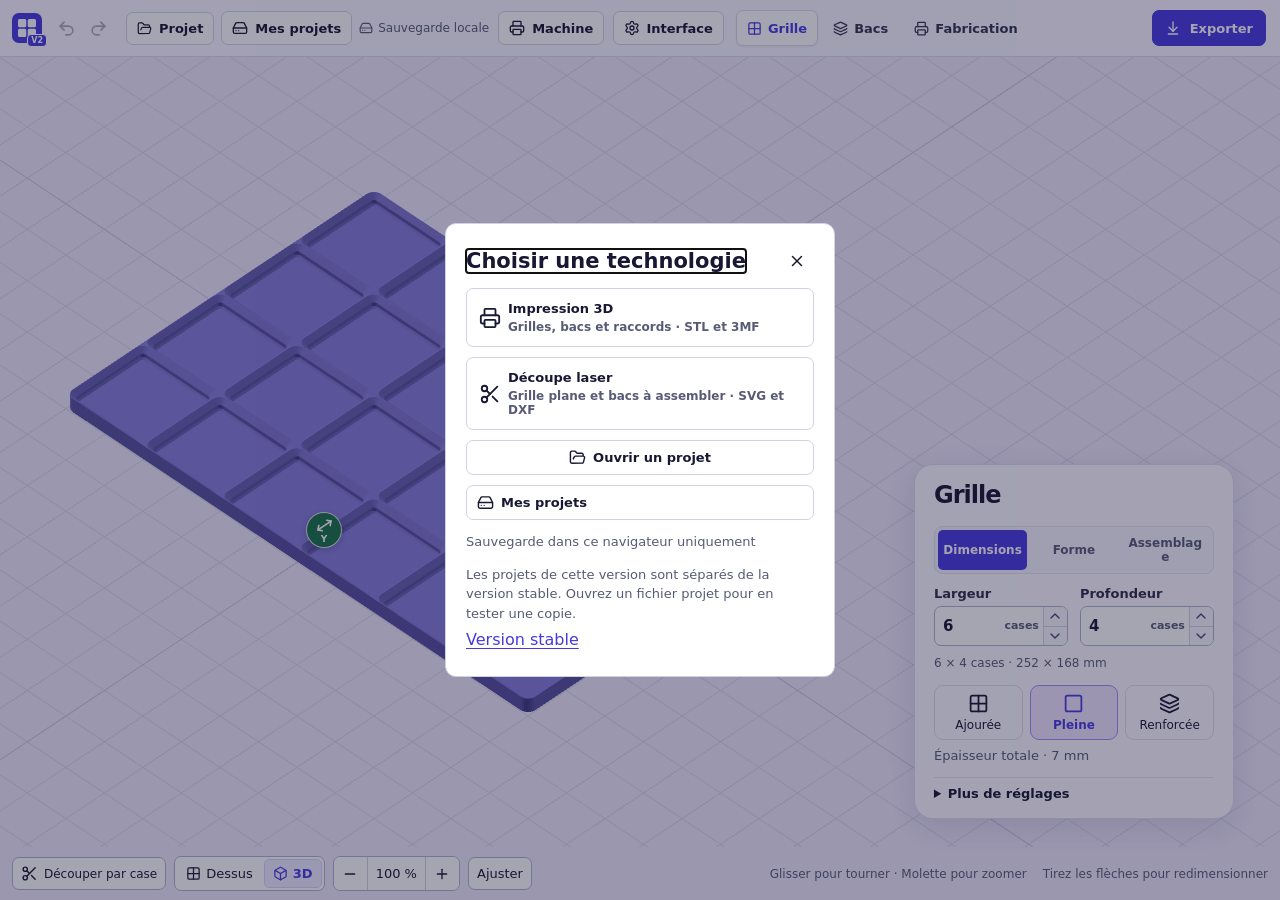
==== next/index.html @ 12ed4723 "Publish preview 0.2.0-preview.8 with grid profile controls" ====
<!doctype html>
<html lang="fr">
  <head>
    <meta charset="UTF-8">
    <meta name="viewport" content="width=device-width, initial-scale=1.0, viewport-fit=cover, interactive-widget=resizes-content">
    <meta name="description" content="Concevez, découpez et préparez une grille Gridfinity pour l’impression 3D.">
    <meta name="theme-color" content="#ffffff">
    <link rel="icon" href="./gridfinity.svg" type="image/svg+xml">
    <title>Ultimate Gridfinity</title>
    <script type="module" crossorigin src="./assets/index-DjkcQC_R.js"></script>
    <link rel="stylesheet" crossorigin href="./assets/index-CkT2dF80.css">
  </head>
  <body>
    <div id="root"></div>
  </body>
</html>
---- next/assets/index-CkT2dF80.css ----
:root{color:#181833;font-synthesis:none;--ink:#181833;--muted:#575b75;--border:#cfd2e2;--line:#e1e3ed;--accent:#4739df;--accent-hover:#382ac6;--accent-soft:#eeebff;--radius:7px;--workbench:#eee8fa;background:#fff;font-family:Inter,Segoe UI,system-ui,sans-serif}*,:before,:after{box-sizing:border-box}body{margin:0}button,input,select{color:inherit;font:inherit}button{cursor:pointer}button:disabled{opacity:.55;cursor:default}button:focus-visible,input:focus-visible,select:focus-visible,summary:focus-visible{outline:2px solid var(--accent);outline-offset:3px}button svg{flex:none}h1,h2,p,dl{margin:0}button,output{font-variant-numeric:tabular-nums}.visually-hidden{clip-path:inset(50%);white-space:nowrap;width:1px;height:1px;padding:0;position:absolute;overflow:hidden}.topbar{z-index:3;background:#f9f7ff;border-bottom:1px solid #ded8ef;grid-template-columns:minmax(max-content,1fr) auto minmax(max-content,1fr);align-items:center;min-height:57px;display:grid}.project-bar{align-items:center;gap:9px;padding:8px 12px;display:flex}.project-bar .project-controls{margin-left:4px}.brand-mark{flex:none}.stage-bar{display:contents}.stage-bar .primary{white-space:nowrap;grid-column:3;justify-self:end;width:auto;min-height:36px;margin-right:14px;padding:7px 12px;font-size:13px}.history-actions{gap:2px;display:flex}.history-actions button{width:30px;height:32px;padding:0}.history-actions button:disabled{opacity:.35;color:inherit;background:0 0}.technology-dialog .technology-choice{text-align:left;justify-content:flex-start;align-items:center;gap:12px;width:100%;margin-top:8px;padding:12px;display:flex}.technology-choice span{gap:4px;display:grid}.technology-choice small{color:var(--muted);font-size:12px}.outline-control{margin:12px 0}.grid-corner-controls{margin-bottom:12px}.corner-picker{grid-template-columns:1fr 1fr;gap:6px;margin:12px 0;display:grid}.corner-picker button{border:1px solid var(--border);border-radius:var(--radius);background:var(--panel,#fff);min-width:0;min-height:36px;color:var(--muted);padding:7px 6px;font-size:12px}.corner-picker button[aria-pressed=true]{border-color:var(--accent);background:var(--accent-soft);color:var(--accent)}.corner-picker .corner-preview{grid-column:1/-1;justify-items:center;gap:5px;display:grid}.corner-preview svg{width:100%;height:74px;overflow:visible}.corner-preview path{fill:var(--accent-soft);stroke:var(--accent);stroke-width:1.5px;vector-effect:non-scaling-stroke}.corner-preview circle{fill:var(--muted);opacity:.3}.corner-preview circle.active{fill:var(--accent);opacity:1}.corner-types{margin-bottom:10px}.corner-types button{flex-direction:column;flex:1;align-items:center;gap:4px;min-width:0;padding:7px 3px;font-size:12px;display:flex}.corner-types svg{fill:none;stroke:currentColor;stroke-width:1.8px;stroke-linecap:round;stroke-linejoin:round}.grid-corner-controls>.field{margin:10px 0}.outline-control .outline-preview{border:1px solid var(--line);border-radius:var(--radius);background:var(--workbench);width:100%;height:98px;fill:var(--accent-soft);stroke:var(--accent);stroke-width:.007px;margin:8px 0;padding:8px;display:block}.level-picker{border:1px solid var(--border);border-radius:var(--radius);background:var(--panel);align-items:center;gap:5px;min-width:0;padding:0 5px;display:flex}.level-picker select{min-width:0;max-width:100%;min-height:33px;color:var(--ink);background:var(--panel);border:0}.laser-toolpath{stroke:var(--accent);stroke-width:1px;stroke-dasharray:4 2;vector-effect:non-scaling-stroke;pointer-events:none}.laser-bin-fields{margin-top:12px}.laser-bin{cursor:pointer}.laser-bin :is(rect,path){fill-opacity:.42;stroke:var(--ink);stroke-width:1px;vector-effect:non-scaling-stroke}.laser-bin.selected :is(rect,path){stroke:var(--accent);stroke-width:2px}.laser-bin.conflict :is(rect,path){stroke:#b03c22;stroke-dasharray:4 2}.laser-bin text{fill:var(--ink);text-anchor:middle;dominant-baseline:central;font-weight:700}.laser-placement-target{cursor:pointer}.laser-placement-dot{fill:var(--accent);fill-opacity:.55;pointer-events:none}.laser-placement-target:is(:hover,:focus-visible) .laser-placement-dot{fill-opacity:1}.laser-bin-create,.laser-bin-measures{margin-block:12px}.laser-bin-options .checkbox-field{margin-top:8px}.laser-explode{align-items:center;gap:6px;display:inline-flex}.laser-explode[aria-pressed=true]{background:var(--accent-soft);color:var(--accent)}.laser-bin-view-select{max-width:100%;min-height:42px;font:inherit;color:var(--ink);background:var(--panel,white);border:1px solid var(--border);border-radius:var(--radius);padding:0 5px;font-size:16px;display:none}.laser-workbench-viewport{inset:0 var(--scene-reserve) 0 0;grid-template:minmax(0,1fr)/minmax(0,1fr);place-items:center;min-width:0;display:grid;position:absolute;overflow:hidden}.laser-panel-sheet{flex-direction:column;justify-content:center;align-items:center;gap:7px;width:min(94%,890px);height:92%;margin:0;display:flex}.laser-panel-sheet svg{width:100%;height:auto;max-height:calc(100% - 24px)}.laser-sheet-stock{fill:var(--panel,white)}.laser-panel-sheet path{fill-opacity:.4;stroke:var(--accent);stroke-width:1px;vector-effect:non-scaling-stroke}.laser-panel-sheet text{fill:var(--ink);text-anchor:middle;dominant-baseline:central;font-weight:700}.laser-panel-sheet figcaption{text-align:center;color:var(--muted);font-size:12px}.laser-interior-plan{-webkit-user-select:none;user-select:none;flex-direction:column;justify-content:center;align-items:center;gap:5px;width:min(90%,720px);height:88%;min-height:0;margin:0;display:flex}.laser-interior-plan svg{touch-action:none;width:100%;height:auto;min-height:0;max-height:calc(100% - 22px);display:block}.laser-interior-plan figcaption{color:var(--muted);text-align:center;font-size:12px}.laser-interior-rim,.laser-interior-floor{stroke-width:1px;vector-effect:non-scaling-stroke}.laser-interior-rim{fill:var(--accent-soft);stroke:var(--accent)}.laser-interior-floor{fill:var(--panel,white);stroke:var(--border)}.laser-divider{cursor:grab;touch-action:none}.laser-divider:active{cursor:grabbing}.laser-divider:focus{outline:none}.laser-divider-hit{stroke:#0000;stroke-width:26px;stroke-linecap:round;vector-effect:non-scaling-stroke}.laser-divider-shape,.laser-divider-number{stroke-width:1px;vector-effect:non-scaling-stroke;pointer-events:none}.laser-divider-shape{fill:#8394c4;stroke:#50628e}.laser-divider-number{fill:var(--panel,white);stroke:#50628e}.laser-divider:is(.selected,:hover) .laser-divider-shape{fill:var(--accent);stroke:var(--accent)}.laser-divider.selected .laser-divider-number{stroke:var(--accent);stroke-width:2px}.laser-divider:focus-visible .laser-divider-shape{stroke:var(--ink);stroke-width:1.5px;stroke-dasharray:3 2}.laser-divider text{fill:var(--ink);dominant-baseline:central;text-anchor:middle;pointer-events:none;font-weight:750}.laser-segment-controls{gap:13px;margin-top:12px;display:grid}.laser-interior-bin-picker{grid-template-columns:auto minmax(0,1fr);align-items:center;gap:8px}.laser-segment-controls .fields{gap:9px 12px;margin-top:0}.laser-divider-actions .secondary{justify-content:center;align-items:center;gap:5px;display:inline-flex}.laser-divider-add{grid-template-columns:repeat(2,minmax(0,1fr));display:grid}.laser-divider-add button{justify-content:center;min-width:0}.laser-divider-pick{flex-wrap:wrap;gap:5px;display:flex}.laser-divider-pick .secondary{min-width:40px;min-height:36px}.laser-divider-pick .secondary[aria-pressed=true]{border-color:var(--accent);background:var(--accent-soft);color:var(--accent)}.project-controls>button,.machine-trigger,.project-dialog .secondary,.control-details .secondary{align-items:center;gap:7px;display:flex}.project-dialog{border:1px solid var(--border);width:min(390px,100% - 30px);color:var(--ink);border-radius:11px;padding:20px}.project-dialog::backdrop{background:#17153762}.dialog-heading{justify-content:space-between;align-items:center;display:flex}.dialog-heading h2{font-size:21px}.project-dialog .secondary{width:100%;margin-top:10px}.machine-dialog{width:min(460px,100% - 24px);max-height:calc(100dvh - 24px)}.machine-dialog .dialog-heading h2:focus{outline:none}.machine-setup-help{margin-top:5px}.machine-profiles>.field,.machine-settings,.laser-stock-settings{margin-top:12px}.machine-dialog .input-wrap{height:44px}.machine-dialog .profile-form{border-top:1px solid var(--line);margin-top:14px;padding-top:3px}.machine-dialog .profile-form .secondary{width:auto}.machine-dialog .profile-form .icon-button{margin-top:10px}.machine-setup-actions{border-top:1px solid var(--line);grid-template-columns:minmax(0,1fr) minmax(0,1fr);align-items:stretch;gap:8px;margin-top:15px;padding-top:13px;display:grid}.machine-setup-actions .secondary{justify-content:center;margin-top:0}.machine-setup-actions button{min-width:0}.machine-trigger{white-space:nowrap}.machine-menu-dialog>:is(.field,.notice,.machine-empty,.machine-menu-measurement){margin-top:12px}.machine-menu-actions{margin-top:14px}.machine-menu-actions .secondary{justify-content:center}@media (width>=791px) and (width<=1100px){.project-bar :is(.machine-trigger,.interface-trigger) span{display:none}}@media (width>=791px) and (width<=900px) and (height>=561px){.project-controls>button span{display:none}}.step-nav{grid-column:2;align-items:center;gap:4px;display:flex}.step-nav button{border-radius:var(--radius);color:#33344f;white-space:nowrap;background:0 0;border:1px solid #0000;align-items:center;gap:6px;min-height:36px;padding:6px 10px;font-size:13px;font-weight:650;display:flex}.step-nav button:hover{background:#ffffff80}.step-nav button[aria-current]{color:var(--accent);background:#fff;border-color:#dcd6ed;box-shadow:0 1px 2px #2a244414}.workspace{--card-right:clamp(16px, 3.6vw, 56px);--card-width:clamp(255px, 25vw, 348px);--scene-reserve:calc(var(--card-right) + var(--card-width) + 12px);grid-template-rows:minmax(0,1fr);grid-template-columns:minmax(0,1fr);height:calc(100dvh - 57px);min-height:420px;display:grid;position:relative}.sidebar{right:var(--card-right);z-index:2;width:var(--card-width);background:#fcfaff;border:1px solid #dfd7ee;border-radius:19px;flex-direction:column;max-height:calc(100% - 132px);display:flex;position:absolute;bottom:clamp(65px,9vh,108px);box-shadow:0 9px 30px #30244f20}.step-body{overscroll-behavior:contain;scrollbar-width:thin;flex:1;min-height:0;padding:17px 19px;overflow:auto}.step-body .input-wrap{height:40px}.step-body .input-wrap input{padding-left:8px}.step-body .unit{padding-inline:3px 4px;font-size:11px}.step-body .number-stepper{flex-basis:24px}.workspace.drawing-open{--card-width:clamp(304px, 35vw, 490px)}[data-step=grid] .scene-dimension{display:none}[data-step=bins] .scene-dimension[style]{visibility:hidden;opacity:0;transition:opacity .12s,visibility 0s .24s}[data-step=bins] .scene-axis:is(:hover,:focus-within,:has(.scene-resize:active)) .scene-dimension[style]{visibility:visible;opacity:1;transition-delay:0s}.bin-drawing{border-bottom:1px solid var(--line);margin-bottom:16px;padding-bottom:13px}.drawing-heading{justify-content:space-between;align-items:center;gap:8px;margin-bottom:10px;display:flex}.drawing-heading h2{letter-spacing:-.035em;font-size:22px}.drawing-pdf{color:var(--accent);align-items:center;gap:5px;padding:5px 8px;display:flex}.drawing-caption{color:var(--muted);font-size:12px}.drawing-views{grid-template-columns:repeat(3,minmax(0,1fr));gap:6px;display:grid}.drawing-views button{border:1px solid var(--border);border-radius:var(--radius);background:#fff;justify-content:center;align-items:center;gap:5px;min-height:35px;padding:4px;font-size:13px;font-weight:650;display:flex}.drawing-views button[aria-pressed=true]{background:var(--accent-soft);color:var(--accent);border-color:#af9cf3}.drawing-sheet,.drawing-placeholder{aspect-ratio:1.5;width:100%;min-height:150px;max-height:min(29dvh,280px);margin-top:8px;display:block}.drawing-placeholder{text-align:center;color:var(--muted);place-items:center;font-size:13px;display:grid}.drawing-caption{margin-top:3px}.drawing-cut-position{color:var(--muted);align-items:center;gap:8px;font-size:12px;display:flex}.drawing-cut-position input{width:0;min-width:40px;accent-color:var(--accent);flex:1}.drawing-cut-position span:last-child{text-align:right;white-space:nowrap;min-width:62px}.drawing-stock{fill:#f0edf7;stroke:#817d94;stroke-width:1.15px;vector-effect:non-scaling-stroke}.drawing-sockets rect{fill:#fff;stroke:#a39cb2;stroke-width:.8px;vector-effect:non-scaling-stroke}.drawing-cut{fill:#e3d6ff;stroke:#a083da;stroke-width:.85px;vector-effect:non-scaling-stroke}.drawing-selected{stroke:#32235c;stroke-width:2px;vector-effect:non-scaling-stroke}.drawing-hatch{fill:none;stroke:#9b7ded;stroke-width:.85px;vector-effect:non-scaling-stroke}.drawing-dimension line{stroke:#36334d;stroke-width:1px;vector-effect:non-scaling-stroke}.drawing-dimension text{fill:var(--ink);font-weight:700}.card-heading{justify-content:space-between;align-items:center;gap:8px;display:flex}.card-action{color:var(--accent);white-space:nowrap;background:0 0;border:0;border-radius:5px;align-items:center;gap:5px;padding:5px 6px;font-size:13px;font-weight:650;display:flex}.card-action:hover:not(:disabled){background:var(--accent-soft)}.grid-card-size{color:var(--muted);margin-top:10px;font-size:12px}.sidebar .grid-types{background:0 0;border:0;gap:7px;padding:0}.sidebar .grid-types button{border:1px solid #e1d9ed;border-radius:9px;align-content:center;justify-items:center;gap:4px;min-height:55px;font-size:12px;display:grid}.sidebar .grid-types button[aria-pressed=true]{background:#eee5ff;border-color:#a58af6}.sidebar .grid-card-options{border:0;border-top:1px solid var(--line);border-radius:0;padding:8px 0 0}.grid-card-options .grid-modes{margin:10px 0}.bin-color-swatch{vertical-align:-2px;border:1px solid #18183330;border-radius:4px;flex:none;width:15px;height:15px;display:inline-block}.bin-color-field{align-items:center;gap:5px;font-size:12px;font-weight:650;display:flex}.bin-color-field input{border:1px solid var(--border);cursor:pointer;background:#fff;border-radius:7px;width:34px;height:32px;padding:3px}.section-title{margin-bottom:16px}.section-title h1{letter-spacing:-.04em;font-size:24px;font-weight:745;line-height:1.14}.section-title p{color:var(--muted);margin-top:5px;font-size:13px;line-height:1.4}.dimension-settings{border-top:1px solid var(--line);margin-top:12px;padding-top:12px}.dimension-settings>.custom-units{margin-bottom:10px}.primary{border:1px solid var(--accent);border-radius:var(--radius);background:var(--accent);color:#fff;justify-content:center;align-items:center;gap:9px;width:100%;min-height:49px;padding:11px 9px;font-size:15px;font-weight:700;display:flex}.primary:hover:not(:disabled){background:var(--accent-hover)}.segments{border:1px solid var(--border);border-radius:var(--radius);background:#f7f7fc;margin-bottom:18px;padding:3px;display:flex}.segments button{background:0 0;border:1px solid #0000;border-radius:5px;flex:1;min-height:33px;font-size:14px}.segments button[aria-pressed=true]{color:var(--accent);background:#fff;border-color:#c8c2fa;font-weight:700}.grid-modes{grid-template-columns:repeat(2,minmax(0,1fr));gap:3px;display:grid}.grid-modes button,.custom-units button{white-space:nowrap;padding-inline:5px;font-size:13px}.custom-units{margin-bottom:12px}.fields{grid-template-columns:repeat(2,minmax(0,1fr));gap:13px 12px;display:grid}.field{color:#2d2e48;align-content:end;gap:5px;min-width:0;font-size:13px;font-weight:560;display:grid}.field select{border-radius:var(--radius);background:#fff;border:1px solid #aeb3ca;width:100%;min-width:0;height:39px;padding:5px 8px;font-size:14px}.variant-setting{margin-top:15px}.grid-types{gap:3px;margin-bottom:0}.grid-types button{flex:1 1 0;padding-inline:4px;font-size:13px}.variant-setting .help{margin-top:6px}.input-wrap{border-radius:var(--radius);background:#fff;border:1px solid #aeb3ca;align-items:center;min-width:0;height:50px;display:flex}.input-wrap:focus-within{border-color:var(--accent);box-shadow:0 0 0 2px #4739df24}.input-wrap.invalid{border-color:#b14229}.input-wrap input{width:100%;min-width:0;color:var(--ink);font-variant-numeric:tabular-nums;background:0 0;border:0;outline:none;padding:8px 0 8px 10px;font-size:15px}.input-wrap input:focus-visible{outline:none}.unit{color:var(--muted);padding:0 7px 0 4px;font-size:12px}.number-stepper{border-left:1px solid var(--border);flex:0 0 31px;grid-template-rows:1fr 1fr;align-self:stretch;display:grid}.number-stepper button{color:#424474;touch-action:manipulation;background:#f6f6fd;border:0;place-items:center;padding:0;display:grid}.number-stepper button:first-child{border-radius:0 6px 0 0}.number-stepper button:last-child{border-top:1px solid var(--border);border-radius:0 0 6px}.number-stepper button:hover:not(:disabled){background:var(--accent-soft);color:var(--accent)}.number-stepper button:focus-visible{z-index:1;outline-offset:-2px}.measurement{border:1px solid var(--line);border-radius:var(--radius);background:#f9f9fe;margin-top:22px;padding:8px 11px;font-size:13px}.measurement div{justify-content:space-between;gap:8px;padding:7px 0;display:flex}.measurement div+div{border-top:1px solid var(--line)}.measurement dt{color:var(--muted)}.measurement dd{white-space:nowrap;font-variant-numeric:tabular-nums;margin:0;font-weight:720}.help{color:var(--muted);margin-top:13px;font-size:13px;line-height:1.5}.sample{color:var(--accent);background:0 0;border:none;justify-content:center;align-items:center;gap:7px;margin-top:15px;padding:8px 0;font-size:13px;font-weight:640;display:flex}.sample:hover{text-decoration:underline}.shape-buttons{grid-template-columns:repeat(2,minmax(0,1fr));gap:9px;display:grid}.shape-buttons button{border-radius:var(--radius);background:#fff;border:1px solid #aeb3ca;align-content:center;justify-items:center;gap:6px;min-height:72px;padding:8px 4px;font-size:14px;font-weight:580;display:grid}.shape-buttons button.active,.shape-buttons button:hover:not(:disabled){border-color:var(--accent);background:var(--accent-soft)}.shape-buttons button.active svg{color:var(--accent)}.cut-section,.print-list,.draw-help{border-top:1px solid var(--line);margin-top:20px;padding-top:16px}.cut-list{scrollbar-width:thin;gap:4px;max-height:126px;margin-bottom:13px;display:grid;overflow:auto}.cut-row{border-radius:var(--radius);min-height:38px;display:flex}.cut-row.active,.files li.active{background:var(--accent-soft)}.cut-row:hover,.files li:hover{background:#f3f1ff}.cut-row>button:first-child{text-align:left;background:0 0;border:0;flex:1;align-items:center;gap:9px;padding:8px;font-size:14px;display:flex}.cut-row.active>button:first-child{font-weight:720}.icon-button{background:0 0;border:0;border-radius:5px;place-items:center;padding:8px;display:inline-grid}.icon-button:hover{color:var(--accent);background:#e6e1ff}.vertices{color:#31324e;margin-top:13px;font-size:13px}.vertices summary{cursor:pointer;width:fit-content;font-weight:650}.reference-mode{margin-bottom:11px}.reference-mode button{font-size:12px}.vertex-choice{align-items:center;gap:10px;margin:9px 0;display:flex}.vertex-choice select{border:1px solid var(--border);background:#fff;border-radius:5px;flex:1;min-width:0;padding:6px 8px}.draw-help h2{font-size:15px}.draw-help p{color:var(--muted);margin:5px 0 9px;font-size:13px;line-height:1.45}.draw-actions{align-items:center;gap:7px;display:flex}.secondary{border:1px solid var(--border);border-radius:var(--radius);background:#fff;padding:8px 10px;font-size:13px;font-weight:650}.control-details{border:1px solid var(--line);border-radius:var(--radius);margin-top:12px;padding:9px 10px}.control-details summary{cursor:pointer;font-size:13px;font-weight:700}.control-details .fields,.control-details>.field,.profile-form>.field{margin-top:10px}.control-details .help{margin:8px 0}.control-actions{align-items:center;gap:8px;display:flex}.profile-apply{margin-top:7px}.text-field{border-radius:var(--radius);background:#fff;border:1px solid #aeb3ca;width:100%;padding:8px 9px}.bin-suggestion{margin:8px 0;font-size:13px}.space-actions{gap:6px;display:grid}.checkbox-field{align-items:center;gap:7px;margin-top:10px;font-size:13px;display:flex}.cut-border-controls>.field{margin-top:8px}.control-heading{margin-bottom:9px;font-size:14px;font-weight:740}.connector-setting{margin-top:16px}.connector-setting>.field+.field,.connector-setting .help{margin-top:8px}.clearance-presets,.connector-filter{align-items:center;gap:6px;margin-top:8px;display:flex}.clearance-presets{flex-wrap:wrap}.clearance-presets button{padding:5px 7px;font-size:12px}.clearance-presets button[aria-pressed=true]{border-color:var(--accent);color:var(--accent);background:var(--accent-soft)}.connector-comparison{margin-top:12px}.connector-filter{font-size:12px}.connector-filter input{accent-color:var(--accent)}.connector-choices,.junction-rows{margin:8px 0 0;padding:0;list-style:none}.connector-choices li,.junction-rows li{border-top:1px solid var(--line);padding:8px 5px;font-size:13px}.connector-choices li.active,.junction-rows li.active{background:var(--accent-soft)}.connector-choices small,.junction-rows small{color:var(--muted);overflow-wrap:anywhere;margin-top:3px;display:block}.connector-choices .connector-best{color:#176554;font-weight:700}.connector-choices .file-download{margin-top:5px}.junction-list{margin-bottom:10px}.junction-count{color:var(--muted);margin-left:5px;font-weight:550}.junction-rows li{justify-content:space-between;align-items:flex-start;gap:5px;display:flex}.junction-rows .junction-open{color:#854516}.connector-status{margin-block:7px}.usable-area,.assembled-size{color:var(--muted);flex-wrap:wrap;justify-content:space-between;gap:4px 8px;font-size:13px;display:flex}.usable-area{margin-top:12px}.assembled-size{margin-top:6px}.usable-area strong,.assembled-size strong{color:var(--ink)}.print-summary{letter-spacing:-.02em;font-size:18px;font-weight:740}.cell-count{color:#87530f;margin-top:4px;font-size:13px;font-weight:650}.notice{border-radius:var(--radius);color:#754711;background:#fff7ea;border:1px solid #edd2a7;margin:10px 0;padding:9px 10px;font-size:13px;line-height:1.38}.notice.error{color:#8d2e1a;background:#fff1ed;border-color:#efc7bc}.files{margin:11px 0 0;padding:0;list-style:none}.files li{border-top:1px solid var(--line);justify-content:space-between;align-items:center;gap:3px;min-height:46px;padding:4px;display:flex}.file-piece{text-align:left;background:0 0;border:0;flex:1;align-items:center;gap:9px;padding:4px 0;font-size:13px;display:flex}.file-piece small{color:var(--muted);margin-top:2px;font-size:12px;display:block}.file-number{background:var(--accent-soft);min-width:25px;height:25px;color:var(--accent);border-radius:50%;place-items:center;font-weight:720;display:grid}.file-download{border:1px solid var(--border);background:#fff;border-radius:5px;justify-content:center;align-items:center;gap:4px;min-height:31px;padding:4px 6px;font-size:12px;display:flex}.file-download:hover:not(:disabled){border-color:var(--accent);color:var(--accent)}.clip-file>span{padding-left:5px;font-size:13px}.clip-file strong{color:#087c6e;margin-left:4px}.download-status{color:#276c60;text-align:center;overflow-wrap:anywhere;margin-top:7px;font-size:12px}.print-tabs{margin-bottom:13px}.print-tabs+.download-status{margin-bottom:10px}.print-tabs button{min-width:0;padding-inline:2px;font-size:12px}.workspace.notice-open{--card-right:20px;--card-width:clamp(268px, 23vw, 314px);background:var(--workbench)}.notice-open .sidebar{max-height:calc(100% - 56px);top:28px;bottom:auto}.notice-preview{min-width:0;min-height:0;padding:19px calc(var(--scene-reserve) + 12px) 11px 22px;grid-template-rows:minmax(0,1fr) auto;display:grid}.notice-scroll{min-height:0;padding:9px 7px 12px;overflow:auto}.notice-spread{grid-template-columns:repeat(2,minmax(0,1fr));place-items:start center;gap:14px;display:grid}.notice-spread:has(>:only-child){grid-template-columns:minmax(0,1fr)}.notice-paper{background:#fff;border:1px solid #dad3e9;border-radius:5px;width:min(100%,70.7dvh - 111.706px);min-width:0;height:auto;font-family:Arial,Helvetica,sans-serif;display:block;box-shadow:0 5px 15px #30244f18}.notice-spread.enlarged{grid-template-columns:minmax(595px,1fr)}.notice-spread.enlarged .notice-paper{width:min(100%,680px)}.notice-pagination{justify-content:center;align-items:center;gap:9px;display:flex}.notice-pagination button{place-items:center;min-height:32px;padding:3px 7px;display:inline-grid}.notice-pagination .notice-zoom{align-items:center;gap:5px;margin-left:5px;display:inline-flex}.notice-pagination output,.notice-empty{color:var(--muted);font-size:13px}.notice-empty{text-align:center;margin:30px auto}.notice-sections{gap:7px;margin-block:5px 13px;display:grid}.notice-sections button{text-align:left;align-items:center;gap:8px;min-height:41px;display:flex}.notice-sections button svg:last-child{margin-left:auto}.notice-sections button[aria-pressed=true]{color:var(--accent);background:var(--accent-soft);border-color:#bbb1f2}.notice-download{margin-bottom:8px}.notice-ink{margin-bottom:12px}.notice-ink button{font-size:12px}@media (width<=1090px){.notice-spread{grid-template-columns:minmax(0,1fr)}.notice-paper:nth-child(2){display:none}}.plan{background:var(--workbench);grid-area:1/1;grid-template-rows:minmax(0,1fr) auto;grid-template-columns:auto minmax(0,1fr);min-width:0;min-height:0;display:grid;overflow:hidden}.plan-heading,.plan-footer{justify-content:space-between;align-items:center;gap:12px;padding:9px 12px;display:flex}.plan-heading{grid-area:2/1}.plan-footer{grid-area:2/2;justify-self:end}.plan-tools{flex-wrap:wrap;flex:auto;align-items:center;gap:8px;display:flex}.cell-tool{border-radius:var(--radius);white-space:nowrap;background:#fff;border:1px solid #aeb3ca;align-items:center;gap:6px;min-height:33px;padding:5px 8px;font-size:12px;display:flex}.cell-tool[aria-pressed=true]{color:#794207;background:#ffecd0;border-color:#b5640b}.view-switch{border-radius:var(--radius);background:#fff;border:1px solid #aeb3ca;gap:2px;padding:2px;display:flex}.view-switch button{white-space:nowrap;background:0 0;border:1px solid #0000;border-radius:5px;justify-content:center;align-items:center;gap:5px;height:29px;padding:0 8px;font-size:13px;display:flex}.view-switch button[aria-pressed=true]{background:var(--accent-soft);color:var(--accent);border-color:#d9d1ff;font-weight:680}.view-switch button:hover:not(:disabled){color:var(--accent)}.zoom-tools{flex:none;align-items:center;gap:8px;display:flex}.zoom-tools button,.zoom-tools output{background:#fff;place-items:center;height:33px;padding:0 8px;font-size:13px;display:grid}.zoom-tools button:hover:not(:disabled){color:var(--accent);background:var(--accent-soft)}.zoom-group{border-radius:var(--radius);border:1px solid #aeb3ca;display:flex;overflow:hidden}.zoom-group button{border:0;width:33px}.zoom-group button:focus-visible{outline-offset:-3px}.zoom-group output{border-left:1px solid var(--border);border-right:1px solid var(--border);min-width:59px}.fit-button{border-radius:var(--radius);border:1px solid #aeb3ca}.paper{grid-area:1/1/2/-1;min-height:0;display:grid;position:relative}.plan-canvas{display:contents}.mobile-tool-icon,.mobile-panel-bar{display:none}.plan-canvas>svg{touch-action:none;-webkit-user-select:none;user-select:none;cursor:grab;width:100%;height:100%;min-height:0;transition:opacity .18s;display:block}.plan-canvas>svg:active{cursor:grabbing}.plan-canvas>svg.drawing,.plan-canvas>svg.drawing *{cursor:crosshair}.plan-canvas.showing-3d>svg{opacity:0;pointer-events:none}.scene3d{opacity:0;pointer-events:none;background:var(--workbench);min-height:0;transition:opacity .24s;display:grid;position:absolute;inset:0;overflow:hidden}.scene3d.active{opacity:1;pointer-events:auto}.scene3d canvas{touch-action:none;cursor:grab;width:100%;height:100%;min-height:0;display:block}.scene3d canvas:active{cursor:grabbing}.scene3d canvas:focus-visible{outline:2px solid var(--accent);outline-offset:-3px}.scene-labels{pointer-events:none;position:absolute;inset:0}.scene-labels span{color:#4231c5;background:#fff;border:1px solid #5a45cf;border-radius:50%;place-items:center;min-width:25px;min-height:25px;padding:2px 4px;font-size:12px;font-weight:740;display:grid;position:absolute;top:0;left:0;box-shadow:0 1px 4px #30246b28}.scene-labels .selected{color:#fff;background:var(--accent)}.scene-options{bottom:7px;left:0;right:var(--scene-reserve);pointer-events:none;flex-wrap:wrap;justify-content:center;align-items:center;gap:10px;padding-inline:8px;display:flex;position:absolute}.print-visibility{pointer-events:auto}.print-visibility-select{display:none}.explode-button{pointer-events:auto;background:#fff;border:1px solid #c8c3e4;border-radius:8px;justify-content:center;align-items:center;gap:6px;min-height:43px;display:flex;box-shadow:0 2px 5px #30246b0c}.explode-button:hover,.explode-button[aria-pressed=true]{color:#3928c7;background:#e8e1ff}.scene-dimensions{pointer-events:none;position:absolute;inset:0}.scene-dimension{color:#fff;pointer-events:auto;background:#201c2d;border-radius:17px;width:130px;padding:6px 7px 5px 11px;position:absolute;top:0;left:0;box-shadow:0 3px 12px #28213b2e}.scene-dimension:not([style]){visibility:hidden}.scene-resize{background:var(--axis-color);color:#fff;cursor:grab;touch-action:none;-webkit-user-select:none;user-select:none;pointer-events:auto;border:1px solid #ffffffc9;border-radius:50%;grid-template-rows:18px 10px;align-content:center;place-items:center;width:36px;height:36px;display:grid;position:absolute;top:0;left:0;box-shadow:0 2px 7px #27204b45}.scene-resize:not([style]){visibility:hidden}.scene-resize svg{transform:rotate(var(--resize-angle));pointer-events:none}[data-axis=width]{--axis-color:#a92c40}[data-axis=depth]{--axis-color:#187347}[data-axis=height]{--axis-color:#2257ad}.scene-axis-letter{pointer-events:none;font-size:9px;font-weight:800;line-height:1}.scene-resize:hover,.scene-resize:active{background:color-mix(in srgb, var(--axis-color), black 18%)}.scene-resize:active{cursor:grabbing}.scene-resize:focus-visible{outline:2px solid var(--axis-color);outline-offset:3px}.section-indicator{color:#392589;background:#e7e1ff;border-radius:7px;margin:0;padding:6px 10px;font-size:12px;font-weight:650}.drawing-selection{margin-bottom:10px}.stretch-feedback{z-index:1;border-radius:var(--radius);color:#165c4b;pointer-events:none;background:#f5fffa;border:1px solid #b3d9ce;max-width:min(380px,100% - 24px);padding:8px 11px;font-size:13px;font-weight:650;position:absolute;bottom:12px;left:12px}.stretch-feedback.blocked{color:#834b19;background:#fff6e9;border-color:#eccb9b}.scene-dimension .field{color:#ece7fa;gap:1px}.scene-dimension .field label{white-space:nowrap;font-size:11px}.scene-dimension .input-wrap{background:0 0;border:0;border-radius:5px;height:31px}.scene-dimension .input-wrap:focus-within{box-shadow:0 0 0 2px #a99aff}.scene-dimension .input-wrap.invalid{box-shadow:0 0 0 2px #fba287}.scene-dimension .input-wrap input{color:#fff;padding:1px 0;font-size:17px;font-weight:720}.scene-dimension .unit{color:#e0d9f2;padding:0 4px 0 0;font-size:10px}.scene-dimension .number-stepper{border:0;flex-basis:23px}.scene-dimension .number-stepper button{color:#fff;background:#ffffff16;border-color:#ffffff28}.scene-dimension .number-stepper button:hover:not(:disabled){color:#fff;background:#ffffff34}.scene-dimension .number-stepper svg{width:13px;height:13px}.explode-button{min-height:38px;color:var(--accent);padding:6px 14px;font-size:13px;font-weight:680}.scene-help{color:var(--muted);flex-wrap:wrap;align-items:center;gap:5px 16px;font-size:12px;display:flex}.scene-conflict-note{color:#8d430a;font-weight:650}.scene-fit-bin{border-radius:var(--radius);color:#783706;background:#fff7e9;border:1px solid #a65b26;max-width:calc(100% - 24px);min-height:38px;padding:7px 12px;font-size:13px;font-weight:700;position:absolute;top:12px;left:12px;box-shadow:0 2px 8px #34204726}.scene-fit-bin:hover{background:#ffe9cc}.scene-touch{display:none}.scene-clip-note{align-items:center;gap:5px;display:inline-flex}.viewer-status{border:1px solid var(--border);color:var(--muted);background:#fff;border-radius:6px;padding:5px 8px;font-size:12px;position:absolute;inset:8px 8px auto auto}.scene-unavailable{color:var(--muted);font-size:12px}.empty-plan{color:var(--muted);text-align:center;pointer-events:none;place-self:center;padding:10px;position:absolute}.dimensions{pointer-events:none;text-anchor:middle;fill:var(--ink);font-weight:740}.dimensions line{stroke:#30304b;stroke-width:1px;vector-effect:non-scaling-stroke}.stock,.socket-rim,.socket-floor,.cut-shape,.cut-handle,.affected,.affected-split,.seam,.clip,.print-piece{vector-effect:non-scaling-stroke}.stock{fill:#ece8ff;stroke:#494569;stroke-width:1.25px}.sockets{pointer-events:none}.socket-rim{fill:#ffffff65;stroke:#696485;stroke-width:.85px}.socket-floor{fill:#fefeff;stroke:#6c688c;stroke-width:.8px}.magnet-pocket{fill:#c4b9e5;stroke:#69598e;stroke-width:.9px;vector-effect:non-scaling-stroke}.weight-pocket{fill:none;stroke:#69598e;stroke-dasharray:3 2;vector-effect:non-scaling-stroke}.screw-hole{fill:#51466f}.edge-guides{pointer-events:none}.edge-guides line{stroke:#9c550d;stroke-width:1.2px;stroke-dasharray:3 3;vector-effect:non-scaling-stroke}.edge-guides text{fill:#794207;stroke:#fffefa;stroke-width:3px;paint-order:stroke;stroke-linejoin:round;vector-effect:non-scaling-stroke;font-weight:720}.affected{fill:#ffd78c31;stroke:#b16a239e;stroke-width:1px;stroke-dasharray:4 3}.affected-split{fill:#6857ef17;stroke:#5743bda8;stroke-width:1px;stroke-dasharray:4 3}.cut-shape{fill:#ffbf5965;stroke:#b5640b;stroke-width:1.3px;stroke-dasharray:6 4;cursor:move}.cut-shape.selected{stroke:#c26903;stroke-width:1.8px}.cut-border{fill:#52a6a68a;stroke:#276d74;stroke-width:1px;vector-effect:non-scaling-stroke;pointer-events:none}.cut-handle{fill:#fff6e9;stroke:#c26903;stroke-width:1.7px;cursor:crosshair}.cell-hit{fill:#0000;stroke:#0000;cursor:crosshair;vector-effect:non-scaling-stroke}.cell-hit:hover,.cell-hit:focus-visible{fill:#f4a94b4d;stroke:#a25512;stroke-width:1.2px;outline:none}.scene3d canvas[data-placement-target=available]:not(:active){cursor:copy}.scene3d canvas[data-placement-target=blocked]:not(:active){cursor:not-allowed}.placement-hint{color:#276c60;font-size:13px;font-weight:650}.placement-hint.blocked{color:#8d2e1a}.bin-slot{cursor:pointer}.bin-outline{fill-opacity:.33;stroke-width:1.5px;vector-effect:non-scaling-stroke}.bin-slot.selected .bin-outline,.bin-slot:focus-visible .bin-outline{fill-opacity:.55;stroke-width:2.5px}.bin-slot.conflict .bin-outline{fill:#f89882;stroke:#a94230;stroke-dasharray:4 2}.bin-slot text{text-anchor:middle;dominant-baseline:central;fill:#2b2542;pointer-events:none;paint-order:stroke;stroke:#fff;stroke-width:2px;vector-effect:non-scaling-stroke;font-weight:740}.bin-divider,.bin-notch{vector-effect:non-scaling-stroke;pointer-events:none}.bin-divider{stroke:#463a64;stroke-width:1.25px;opacity:.65}.bin-notch{stroke:#fff;stroke-width:3px;stroke-linecap:round}.bin-space-preview{fill:#55b7a52b;stroke:#168370;stroke-dasharray:6 4;stroke-width:2px;vector-effect:non-scaling-stroke;pointer-events:none}.key.bin-space-key{background:#e2f2ee;border:1px dashed #168370}.add-bin{color:var(--accent);align-items:center;gap:7px;display:flex}.bin-count{margin-bottom:10px;font-size:13px;font-weight:680}.bins-list>summary{align-items:center;gap:5px;min-height:20px;display:flex}.bins-list>summary>.bin-caption{margin-left:auto}.bins-list[open]>summary>svg{transform:rotate(180deg)}.bins-list .cut-list{margin:8px 0 0}.bin-inspector{border:1px solid var(--line);background:#faf9fe;border-radius:10px;margin-top:12px}.bin-inspector-header{justify-content:space-between;align-items:center;gap:4px;padding:10px;display:flex}.bin-inspector-header>div:first-child{overflow-wrap:anywhere;min-width:0}.bin-inspector-header h2{font-size:16px}.bin-inspector-header .bin-caption{white-space:nowrap}.bin-caption{color:var(--muted);font-size:12px;font-weight:500}.bin-inspector-actions{align-items:center;gap:3px;display:flex}.bin-inspector-actions .icon-button{width:26px;height:32px;padding:0}.bin-inspector>.notice{margin:0 10px 10px}.bin-inspector>.notice>button{margin-top:7px;display:flex}.bin-supports{margin:0 10px 8px}.bin-inspector-body{border-top:1px solid var(--line);padding:10px}.bin-inspector-body .fields{gap:9px 8px}.bin-size-label{margin-top:7px}.bin-stack-action{justify-content:center;width:100%;margin-top:10px}.bin-options{border:0;border-top:1px solid var(--line);border-radius:0;margin:0}.bin-option-group{border-top:1px solid var(--line);margin-top:10px;padding-top:10px}.bin-option-group .control-heading{margin:0;font-size:13px}.bin-separate-action{margin-top:10px}.bin-height-sizes{color:var(--muted);margin:5px 0 12px;padding:0;font-size:12px;line-height:1.6;list-style:none}.bin-file-height{color:var(--muted);margin-top:3px;display:block}.draft{pointer-events:none}.draft polyline{fill:none;stroke:#b5640b;stroke-width:1.5px;vector-effect:non-scaling-stroke}.draft circle{fill:#b5640b}.seam{stroke:#5847df;stroke-width:1.8px;stroke-dasharray:7 4;pointer-events:none}.seam.missing{stroke:#aa3d25}.seam.inspected{stroke-width:3.2px}.seam.muted,.link-muted{opacity:.28}.junction-label{fill:#302162;stroke:#fff;stroke-width:2.5px;paint-order:stroke;vector-effect:non-scaling-stroke;pointer-events:none;font-weight:750}.clip{fill:#48c8b5;stroke:#056f61;stroke-width:1.15px}.print-piece{stroke:#5f5778;stroke-width:1px;cursor:grab}.print-piece.highlighted{fill:#c9bfff;stroke:var(--accent);stroke-width:2px}.piece-number{cursor:grab}.piece-number circle{fill:#fff;stroke:var(--accent);stroke-width:1.5px;vector-effect:non-scaling-stroke}.piece-number text{text-anchor:middle;dominant-baseline:central;fill:var(--accent);pointer-events:none;font-weight:730}.piece-number.highlighted circle{fill:var(--accent)}.piece-number.highlighted text{fill:#fff}.plan-footer{min-height:47px}.legend{color:#373952;flex-wrap:wrap;gap:8px 16px;font-size:12px;display:flex}.legend span{white-space:nowrap;align-items:center;gap:6px;display:flex}.key{background:#ece8ff;border:1px solid #696485;border-radius:3px;width:15px;height:14px}.key.cut{background:#ffecd0;border:1px dashed #b5640b}.key.cut-border-key{background:#a2d0d0;border-color:#276d74}.key.join{border:0;border-top:2px dashed #5847df;border-radius:0;height:0}.key.clip-key{background:#6dd4c4;border-color:#056f61}.key.opening{background:0 0;border-color:#8f89a9}.key.magnet{background:#c4b9e5;border-color:#69598e;border-radius:50%}.key.weight-pocket-key{border:1px dashed #69598e}.key.screw-hole-key{background:#51466f;border-radius:50%}.key.bin-key{background:#f4c9a6;border-color:#b57540}.scale{text-align:center;white-space:nowrap;flex:none;min-width:2px;font-size:11px}.scale span{width:max-content;display:block;position:relative;left:50%;transform:translate(-50%)}.scale i{border:1px solid #45445f;border-top-width:0;height:6px;display:block}@media (pointer:coarse){.scene-mouse{display:none}.scene-touch{display:inline}}@media (prefers-reduced-motion:reduce){.scene3d,.plan-canvas>svg{transition:none}}.junction-editor{border:1px solid var(--line);background:var(--accent-soft);border-radius:10px;margin:0 0 14px;padding:10px 12px}.junction-editor h2{margin:0;font-size:16px}.junction-editor .field{margin:8px 0}.junction-editor .help{margin:5px 0 0}.scene-junctions{pointer-events:none;position:absolute;inset:0}.scene-junctions .junction-pin{color:#3c2a9c;pointer-events:auto;background:#fff;border:1px solid #5744d1;border-radius:9px;place-items:center;min-width:30px;height:29px;padding:0 6px;font-size:12px;font-weight:750;display:grid;position:absolute;top:0;left:0;box-shadow:0 2px 6px #24194845}.scene-junctions .junction-pin:not([style]){visibility:hidden}.scene-junctions .junction-pin.position{border-radius:50%;width:20px;min-width:20px;height:20px;padding:0}.scene-junctions .junction-pin[aria-pressed=true],.scene-junctions .junction-pin:hover{color:#fff;background:#4a36cf}.scene-junctions .junction-pin.warning:not([aria-pressed=true]):not(:hover){color:#932f13;border-color:#aa3d25}.junction-pin circle{fill:#fff;stroke:#5744d1;stroke-width:1.3px;vector-effect:non-scaling-stroke;cursor:pointer}.junction-pin text{fill:#3c2a9c;pointer-events:none;font-weight:750}.junction-pin.selected circle,.junction-pin:hover circle,.junction-pin:focus-visible circle{fill:#4a36cf}.junction-pin.selected text,.junction-pin:hover text,.junction-pin:focus-visible text{fill:#fff}.junction-pin.warning:not(.selected):not(:hover) circle{stroke:#aa3d25}.junction-hint{background:var(--panel);color:var(--ink);pointer-events:none;border-radius:7px;margin:0;padding:6px 9px;font-size:12px;position:absolute;top:10px;left:12px}:root{--ready-bg:#f2fbf7;--ready-ink:#21634f;--ready-line:#c2ddd2;--warning-bg:#fff7ea;--warning-ink:#754711;--warning-line:#edd2a7}.interface-trigger{white-space:nowrap;align-items:center;gap:6px;display:inline-flex}.interface-dialog .field{margin-block:18px}.interface-label{margin-bottom:7px;font-size:13px;font-weight:700}.appearance-options{margin-bottom:0}.appearance-options button{justify-content:center;align-items:center;gap:6px;display:flex}.drawer-height-field{margin-block:12px}.drawer-height-field .help{margin-top:5px}.drawer-clearance,.print-preflight{border:1px solid var(--ready-line);background:var(--ready-bg);color:var(--ready-ink);border-radius:9px;margin-block:9px;padding:9px 10px;font-size:13px;line-height:1.4}.drawer-clearance.warning,.print-preflight.warning{border-color:var(--warning-line);background:var(--warning-bg);color:var(--warning-ink)}.drawer-clearance p{margin-top:3px}.drawer-clearance ul{margin:5px 0;padding-left:17px}.print-preflight h3{align-items:center;gap:6px;margin:0 0 3px;font-size:14px;display:flex}.print-preflight .help{color:inherit}.print-preflight .drawer-clearance{margin:8px 0 5px}.preflight-actions{flex-wrap:wrap;gap:6px;margin-top:8px;display:flex}.preflight-actions button{font-size:12px}.preflight-issues{margin:5px 0 0;padding:0;list-style:none}.preflight-issues li{flex-wrap:wrap;align-items:center;gap:5px;padding:5px 0;display:flex}.preflight-issues li+li{border-top:1px solid var(--warning-line)}.preflight-issues small{flex-basis:100%}.preflight-issues .file-download{min-height:27px}:root[data-theme=dark]{--lightningcss-light: ;--lightningcss-dark:initial;color-scheme:dark;color:#eeedf7;--ink:#eeedf7;--muted:#b6b3cb;--border:#53536f;--line:#3e3b55;--accent:#b8acff;--accent-hover:#6753e6;--accent-soft:#373057;--workbench:#202036;--panel:#27263a;--control:#302e45;--control-soft:#2c2a40;--ready-bg:#233e38;--ready-ink:#a9e6ce;--ready-line:#436c5d;--warning-bg:#493421;--warning-ink:#ffdbaf;--warning-line:#775838;background:#141423}[data-theme=dark] .topbar{border-color:var(--line);background:#222135}[data-theme=dark] .sidebar{background:var(--panel);border-color:var(--line);box-shadow:0 9px 30px #09071780}[data-theme=dark] .step-body .field,[data-theme=dark] .step-nav button,[data-theme=dark] .vertices,[data-theme=dark] .legend{color:var(--ink)}[data-theme=dark] .step-nav button:hover,[data-theme=dark] .step-nav button[aria-current],[data-theme=dark] .icon-button:hover,[data-theme=dark] .cut-row:hover,[data-theme=dark] .files li:hover{background:var(--accent-soft);color:var(--accent);border-color:var(--line)}[data-theme=dark] .primary{color:#fff;background:#5745d5}[data-theme=dark] .primary:hover:not(:disabled){background:var(--accent-hover)}[data-theme=dark] :is(.project-dialog,.secondary,.text-field,.input-wrap,.field select,.vertex-choice select,.bin-color-field input,.drawing-views button,.file-download,.cell-tool,.view-switch,.zoom-tools button,.zoom-tools output,.explode-button,.print-visibility-select,.viewer-status,.cut-row){background:var(--control);border-color:var(--border);color:var(--ink)}[data-theme=dark] :is(.segments,.measurement,.bin-inspector,.number-stepper button){background:var(--control-soft);border-color:var(--line);color:var(--ink)}[data-theme=dark] .input-wrap input{color:var(--ink)}[data-theme=dark] .unit{color:var(--muted)}[data-theme=dark] :is(.segments,.view-switch,.drawing-views,.notice-sections,.clearance-presets) button[aria-pressed=true],[data-theme=dark] .sidebar .grid-types button[aria-pressed=true]{background:var(--accent-soft);color:var(--accent);border-color:#7766bd}[data-theme=dark] .sidebar .grid-types button{border-color:var(--border)}[data-theme=dark] .notice{background:var(--warning-bg);color:var(--warning-ink);border-color:var(--warning-line)}[data-theme=dark] .notice.error{color:#ffc9c1;background:#502b30;border-color:#845056}[data-theme=dark] :is(.junction-open,.cell-count,.scene-conflict-note,.placement-hint.blocked){color:var(--warning-ink)}[data-theme=dark] :is(.connector-choices .connector-best,.clip-file strong,.download-status,.placement-hint){color:var(--ready-ink)}[data-theme=dark] .placement-hint.blocked{color:var(--warning-ink)}[data-theme=dark] .drawing-stock{fill:#403956;stroke:#aaa0bd}[data-theme=dark] .drawing-sockets rect{fill:#2b263d;stroke:#9185ab}[data-theme=dark] .drawing-dimension line,[data-theme=dark] .dimensions line{stroke:#bfb9d1}[data-theme=dark] .drawing-selected{stroke:#d1bbff}[data-theme=dark] .stock{fill:#4b435f;stroke:#b0a8c7}[data-theme=dark] .socket-rim{fill:#35324a;stroke:#a19ab6}[data-theme=dark] .socket-floor{fill:#242236;stroke:#aaa1c3}[data-theme=dark] .print-piece{opacity:.88}[data-theme=dark] .piece-number circle{fill:#27233a;stroke:var(--accent)}[data-theme=dark] .piece-number text{fill:var(--accent)}[data-theme=dark] .piece-number.highlighted circle{fill:#5947cb}[data-theme=dark] .piece-number.highlighted text{fill:#fff}[data-theme=dark] .junction-label{fill:#f4edff;stroke:#272138}[data-theme=dark] .scale i{border-color:var(--muted)}[data-theme=dark] .dimensions text{stroke:var(--workbench);fill:var(--ink)}[data-theme=dark] .notice-paper{border-color:var(--border);background:#fff}[data-theme=dark] .scene-dimension .input-wrap input{color:#fff}[data-theme=dark] .scene-dimension .number-stepper button{color:#fff;background:#ffffff16}[data-theme=dark] .stretch-feedback{background:var(--ready-bg);color:var(--ready-ink);border-color:var(--ready-line)}[data-theme=dark] .stretch-feedback.blocked,[data-theme=dark] .scene-fit-bin{background:var(--warning-bg);color:var(--warning-ink);border-color:var(--warning-line)}@media (width<=490px){.interface-trigger span{display:none}}@media (width<=790px),(width<=960px) and (height<=560px) and (orientation:landscape){:root{--mobile-nav:calc(56px + env(safe-area-inset-bottom,0px));--mobile-bar:#f9f7ff;--mobile-surface:#fcfaff;--mobile-left:max(8px, env(safe-area-inset-left,0px));--mobile-right:max(8px, env(safe-area-inset-right,0px))}:root[data-theme=dark]{--mobile-bar:#222135;--mobile-surface:var(--panel)}body{overflow:hidden}#root{height:100dvh;padding:0 0 var(--mobile-nav);background:var(--workbench);flex-direction:column;display:flex}.topbar{min-height:0;padding:env(safe-area-inset-top,0px) var(--mobile-right) 0 var(--mobile-left);background:var(--mobile-bar);border-color:var(--line);flex:none;grid-template-columns:minmax(0,1fr) auto}.project-bar{gap:5px;min-width:0;padding:4px 0}.project-bar .project-controls{margin:0}.project-bar .brand-mark{width:29px;height:29px}.project-bar .history-actions{gap:0}.project-bar :is(.history-actions button,.project-controls>button,.machine-trigger,.interface-trigger),.stage-bar .stage-export{justify-content:center;min-width:44px;min-height:44px}.project-bar .history-actions button{width:44px}.project-controls>button,.machine-trigger{padding-inline:8px}.interface-trigger span,.machine-trigger span,.stage-export span{display:none}.stage-bar .stage-export{grid-area:1/2;margin:0 0 0 5px;padding:0 11px}.step-nav{z-index:4;min-height:var(--mobile-nav);padding:4px var(--mobile-right) calc(4px + env(safe-area-inset-bottom,0px)) var(--mobile-left);background:var(--mobile-bar);border-top:1px solid var(--line);grid-template-columns:repeat(3,minmax(0,1fr));gap:3px;display:grid;position:fixed;inset:auto 0 0}.step-nav button{text-align:center;white-space:normal;overflow-wrap:anywhere;flex-direction:column;justify-content:center;gap:3px;min-width:0;min-height:47px;padding:4px 2px;font-size:11px;line-height:1.12}.step-nav svg{width:17px;height:17px}.workspace,.workspace.drawing-open,.workspace.notice-open{--scene-reserve:0px;min-width:0;height:auto;min-height:0;padding-inline:env(safe-area-inset-left,0px) env(safe-area-inset-right,0px);flex-direction:column;flex:1 1 0;display:flex;overflow:hidden}.plan,.notice-preview{flex:1 1 0;width:100%;min-height:0}.plan{grid-template-rows:minmax(0,1fr) auto auto;grid-template-columns:minmax(0,1fr)}.paper{grid-area:1/1;grid-template-rows:minmax(0,1fr) auto;min-width:0}.plan-canvas{grid-area:1/1;min-width:0;min-height:0;display:grid;position:relative;overflow:hidden}.plan-heading{border-top:1px solid var(--line);background:var(--mobile-bar);grid-area:2/1}.plan-footer{grid-area:3/1;justify-self:stretch;min-height:0}.plan-footer:empty{padding:0}.plan-heading,.plan-footer{gap:5px;padding:4px 8px}.plan-tools{justify-content:space-between;gap:5px;min-width:0}.zoom-tools,.view-switch{gap:3px}.plan-tools .view-switch button,.zoom-tools button,.zoom-tools output,.cell-tool{min-width:40px;min-height:42px;padding:0 6px;font-size:12px}.zoom-tools .fit-button{width:42px}.zoom-group output{min-width:43px}.plan-tools .view-switch svg{width:15px;height:15px}.level-picker select{min-height:42px;font-size:16px}.laser-explode,.laser-bin-view-switch button{min-height:42px}.laser-divider-pick .secondary{min-width:44px;min-height:44px}.laser-bin-view-switch svg{display:none}.mobile-tool-icon{display:block}.fit-button span{display:none}.scene-options{overscroll-behavior-inline:contain;scrollbar-width:none;background:var(--mobile-bar);border-top:1px solid var(--line);pointer-events:auto;flex-wrap:nowrap;grid-area:2/1;justify-content:flex-start;gap:4px;padding:2px 7px;position:static;overflow:auto}.scene-options .view-switch{flex:none}.scene-options .view-switch button{min-height:39px;padding:0 6px;font-size:11px}.scene-options .explode-button{flex:none;width:42px;min-height:42px;padding:0}.scene-options .explode-button span{display:none}.scene-options .section-indicator{flex:none}.scene-help{font-size:11px}.plan-footer .legend{gap:4px 7px;font-size:10px}.plan-footer .legend span{white-space:normal}.plan-footer .key{flex:none;width:10px;height:10px}.placement-hint{font-size:12px}.sidebar,.notice-open .sidebar{border:1px solid var(--line);background:var(--mobile-surface);width:100%;min-height:0;max-height:none;box-shadow:none;border-width:1px 0 0;border-radius:14px 14px 0 0;flex:0 0 min(100%,clamp(11rem,44%,25rem));order:0;margin:0;position:static}.workspace[data-panel=scene] .sidebar{flex:none}.workspace[data-panel=scene] .step-body,.workspace[data-panel=settings] :is(.plan,.notice-preview){display:none}.workspace[data-panel=settings] .sidebar{border-radius:0;flex:1 1 0}.mobile-panel-bar{border-bottom:1px solid var(--line);flex:none;align-items:center;gap:4px;padding:0 7px;display:flex}.mobile-panel-bar button{border-radius:var(--radius);min-height:45px;color:var(--ink);background:0 0;border:0;justify-content:center;align-items:center;gap:8px;font-size:13px;font-weight:700;display:flex}.mobile-panel-bar button:active{background:var(--accent-soft)}.mobile-panel-toggle{flex:1;min-width:0;padding:0 8px}.mobile-panel-toggle span{text-align:left;flex:1}.mobile-panel-size{flex:none;width:44px;padding:0}.step-body{overscroll-behavior:contain;padding:13px 12px 16px;scroll-padding-block:12px;overflow:auto}.step-body .section-title{margin-bottom:12px}.step-body .section-title h1{font-size:21px}.step-body .input-wrap{height:45px}.step-body .number-stepper{flex:none;display:flex}.step-body .number-stepper button{border:0;border-radius:0;min-width:33px}.step-body .number-stepper button+button{border-left:1px solid var(--border)}.step-body :is(.field select,.text-field),.interface-dialog select{min-height:44px}.step-body :is(input:not([type=range]),select),.project-dialog select{font-size:16px}.step-body :is(.print-tabs button,.drawing-views button,.primary,.file-download,.control-actions button){min-height:44px}.step-body .shape-buttons{grid-template-columns:repeat(4,minmax(0,1fr));gap:5px}.step-body .shape-buttons button{overflow-wrap:anywhere;min-height:54px;font-size:11px}.notice-preview{padding:4px 5px 6px}.notice-scroll{overscroll-behavior:contain;padding:4px 4px 8px}.notice-spread{grid-template-columns:minmax(0,1fr)}.notice-paper{width:min(100%,555px)}.notice-pagination button{min-width:42px;min-height:42px}.project-dialog{max-height:calc(100dvh - 24px);overflow:auto}.project-dialog .secondary,.appearance-options button{min-height:44px}}@media (width<=540px){.laser-bin-view-switch{display:none}.laser-bin-view-select{display:block}.cell-tool span,.plan-footer .legend,.plan-footer .scene-mouse,.plan-footer .scene-touch{display:none}.plan-footer:not(:has(.placement-hint,.scene-conflict-note,.scale,.scene-unavailable)){display:none}.plan-footer .scale{margin-left:auto}.scene-dimension{display:none}.scene-resize{width:44px;height:44px}.scene-junctions .junction-pin{min-width:34px;height:34px}.scene-junctions .junction-pin.position{width:28px;min-width:28px;height:28px}}@media (width<=375px){.project-controls>button span{display:none}}@media (width<=350px){.project-bar{gap:2px}.project-bar .brand-mark{width:24px;height:24px}.plan-tools{gap:3px}.plan-tools .view-switch button,.zoom-tools button{min-width:36px}.step-body .number-stepper button{min-width:29px}}@media (width<=960px) and (height<=560px) and (orientation:landscape){:root{--mobile-nav:calc(45px + env(safe-area-inset-bottom,0px))}.step-nav{padding-block:2px calc(2px + env(safe-area-inset-bottom,0px))}.step-nav button{flex-direction:row;min-height:40px}.workspace,.workspace.drawing-open,.workspace.notice-open{flex-direction:row}.plan,.notice-preview{width:auto;min-width:0}.sidebar,.notice-open .sidebar{border-width:0 0 0 1px;border-radius:0;flex-basis:clamp(220px,39%,350px)}.workspace[data-panel=scene] .sidebar{right:env(safe-area-inset-right,0px);border-radius:0 0 0 10px;width:auto;position:absolute;top:0}.workspace[data-panel=scene] .mobile-panel-toggle{min-width:145px}.workspace[data-panel=settings] .sidebar{border:0}.step-body{container-type:inline-size}.plan{grid-template-columns:auto minmax(0,1fr);container-type:inline-size}.paper{display:contents}.plan-canvas{grid-area:1/1/2/-1}.plan-heading,.plan-footer{grid-column:1/-1}.plan-heading{padding:2px 6px}.plan:has(.scene-options) .plan-heading{grid-column:1}.plan:has(.scene-options) .plan-tools{flex-wrap:nowrap}.plan:has(.scene-options) .plan-tools .view-switch span{display:none}.scene-options{grid-area:2/2;min-width:0;padding:2px 6px}.scene-options .print-visibility{display:none}.print-visibility-select{border:1px solid var(--border);border-radius:var(--radius);background:var(--panel);min-width:0;max-width:136px;min-height:44px;color:var(--ink);font:inherit;flex:0 auto;padding:0 5px;font-size:16px;display:block}.plan-footer :is(.legend,.scene-mouse,.scene-touch){display:none}.plan-footer:not(:has(.placement-hint,.scene-conflict-note,.scene-clip-note,.scale,.scene-unavailable)){display:none}.plan-footer .scale{margin-left:auto}@container (width<560px){.plan:has(.scene-options>button:nth-of-type(3)) .zoom-group output{display:none}.laser-bin-view-switch{display:none}.laser-bin-view-select{display:block}}@container (width<490px){.plan:has(.scene-options) .zoom-group output{display:none}}@container (width<475px){.plan:has(.scene-options>button:nth-of-type(3)) .plan-heading{grid-column:1/-1}.scene-options:has(>button:nth-of-type(3)){grid-area:3/1/4/-1}.plan:has(.scene-options>button:nth-of-type(3)) .plan-footer{grid-row:4}.laser-workbench .zoom-group output,.laser-explode span{display:none}.laser-explode{justify-content:center;min-width:42px}}@container (width<380px){.plan:has(.scene-options) .plan-heading{grid-column:1/-1}.scene-options{grid-area:3/1/4/-1}.plan-footer{grid-row:4}}@container (width<275px){.step-body .fields{grid-template-columns:minmax(0,1fr)}}}@media (width<=790px) and (height<=420px) and (orientation:portrait){.workspace:has(.step-body :is(input,select):focus) :is(.plan,.notice-preview){display:none}.workspace:has(.step-body :is(input,select):focus) .sidebar{flex:1 1 0}}@media (width<=790px),(width<=960px) and (height<=560px) and (orientation:landscape){.step-nav{right:25%}.project-bar .project-controls>.library-trigger{z-index:4;width:25%;min-height:var(--mobile-nav);padding:4px var(--mobile-right) calc(4px + env(safe-area-inset-bottom,0px)) 4px;border:0;border-top:1px solid var(--line);background:var(--mobile-bar);white-space:normal;text-align:center;border-radius:0;flex-direction:column;justify-content:center;align-items:center;gap:3px;margin:0;font-size:12px;line-height:1.2;display:flex;position:fixed;bottom:0;right:0}.project-bar .project-controls>.library-trigger span{display:inline}.project-bar .project-controls>.library-trigger[aria-expanded=true]{background:var(--accent-soft)}.library-trigger svg{width:17px;height:17px}}@media (width<=960px) and (height<=560px) and (orientation:landscape){.project-bar .project-controls>.library-trigger{flex-direction:row;gap:6px}}.release-notice{z-index:4;pointer-events:none;gap:7px;max-width:min(450px,100% - 32px);font-size:12px;display:grid;position:absolute;top:12px;left:16px}.brand-identity{flex:none;align-items:center;display:flex;position:relative}.preview-brand-badge{border:1px solid var(--panel,#fff);color:#fff;pointer-events:none;background:#4739df;border-radius:4px;padding:1px 3px;font-size:8px;font-weight:750;line-height:1.15;position:absolute;bottom:-4px;right:-5px}.preview-return{color:var(--accent);text-underline-offset:3px;margin-block:7px;display:inline-block}.recovery-notice{background:var(--panel,#fcfaff);color:var(--ink);border:1px solid var(--line);pointer-events:auto;border-radius:8px;align-items:center;gap:8px;padding:8px 10px;display:flex}.inspector-tabs{border:1px solid var(--line);background:var(--control-soft,#f6f3fc);border-radius:8px;gap:2px;margin:4px 0 12px;padding:3px;display:flex}.inspector-tabs button{min-width:0;min-height:34px;color:var(--muted);overflow-wrap:anywhere;background:0 0;border:0;border-radius:5px;flex:1;padding:6px 4px;font-size:12px;font-weight:600}.inspector-tabs button[aria-selected=true]{background:var(--accent);color:#fff}[data-theme=dark] .inspector-tabs button[aria-selected=true]{background:var(--accent-soft);color:var(--accent);box-shadow:inset 0 0 0 1px var(--accent)}.inspector-page[hidden],.grid-card-options[hidden]{display:none}.grid-profile{margin-top:10px}.puzzle-profile-hint{margin:8px 0}.puzzle-profile-hint .card-action{margin-top:5px}.grid-support-review{margin:10px 0}.grid-support-list{gap:6px;margin:6px 0 0;padding:0;list-style:none;display:grid}.grid-support-list li{color:var(--muted);align-items:baseline;gap:8px;font-size:12px;display:flex}.inspector-page .workshop-section{margin-top:0}.inspector-page .bin-option-group{margin-top:12px}.step-body .bin-options{border:0}@media (pointer:coarse){.inspector-tabs button{min-height:44px}}@media (width<=540px){.release-notice{max-width:calc(100% - 16px);font-size:11px;top:5px;left:8px}}.inspector-back{color:var(--muted);background:0 0;border:0;align-items:center;gap:4px;margin:-3px 0 10px;padding:5px 0;font-size:13px;font-weight:600;display:inline-flex}.inspector-back:hover{color:var(--accent)}.workshop-section{margin-top:18px}.workshop-section>.control-heading{margin:0 0 8px;font-size:14px}.workshop-tools{gap:1px;display:grid}.workshop-tool{border:0;border-bottom:1px solid var(--line);width:100%;min-width:0;min-height:54px;color:var(--ink);text-align:left;background:0 0;align-items:center;gap:10px;padding:10px 0;display:flex}.workshop-tool>span{flex:1;gap:3px;min-width:0;display:grid}.workshop-tool strong{font-size:14px;font-weight:650}.workshop-tool small{color:var(--muted);font-size:12px;line-height:1.4}.workshop-tool>svg:first-child{color:var(--accent)}.workshop-tool>svg:last-child{color:var(--muted)}.workshop-tool:hover:not(:disabled){color:var(--accent)}.creation-actions{flex-wrap:wrap;gap:8px;margin:0 0 14px;display:flex}.creation-actions>button{white-space:normal;min-width:0;min-height:38px;padding:7px 9px;font-size:13px}.creation-actions>:is(.primary,.secondary){flex:auto;justify-content:center}.creation-actions>.card-action{flex-basis:100%}.creation-actions svg{flex-shrink:0}.machine-summary{border:1px solid var(--line);background:var(--panel,#fff);text-align:left;border-radius:9px;align-items:center;gap:9px;width:100%;margin:0 0 14px;padding:11px;display:flex}.machine-summary span{gap:4px;min-width:0;display:grid}.machine-summary strong{font-size:13px;font-weight:650}.machine-summary small{color:var(--muted);font-size:12px}.machine-summary:hover{border-color:var(--accent)}.bin-split-recommendation{border:1px solid var(--accent);background:var(--accent-soft);color:var(--ink);border-radius:9px;gap:7px;margin:8px 0 12px;padding:12px;font-size:13px;line-height:1.45;display:grid}.bin-split-recommendation>strong{color:var(--accent);font-size:14px}.bin-split-recommendation>small{color:var(--muted);font-size:12px}.split-recommendation-actions{flex-wrap:wrap;align-items:center;gap:5px 8px;display:flex}.split-recommendation-actions>.primary{min-height:38px;padding:8px 10px;font-size:13px}.split-recommendation-actions>.card-action{white-space:normal}.inspector-actions{gap:6px;margin:0 0 16px;display:flex}.inspector-actions>button{flex:1;justify-items:center;gap:5px;min-width:0;padding:9px 4px;font-size:12px;display:grid}.step-body .bin-inspector{background:0 0;border:0}.step-body .bin-inspector-header,.step-body .bin-inspector-body{padding:12px 0}.step-body .bin-inspector>.notice,.step-body .bin-supports{margin-inline:0}.step-body .bin-options{padding-inline:0}.bin-inspector-body .workshop-tool{margin-top:10px}.piece-files .files{margin-top:8px}.profile-save .profile-form{margin-top:10px}.profile-save .control-actions{margin-bottom:0}.setup-open-project{justify-content:center;align-items:center;gap:7px;width:100%;margin-top:18px;display:flex}.laser-content-filter button{min-width:0;font-size:12px}.step-body .grid-corner-controls{margin-bottom:0}@media (width<=790px),(height<=560px) and (pointer:coarse){.step-nav{grid-template-columns:repeat(3,minmax(0,1fr))}.inspector-back{min-height:40px}.creation-actions>button{min-height:44px}.inspector-actions>button{min-height:50px}.workshop-tool{min-height:58px}}.bin-cut-controls{gap:12px;display:grid}.bin-cut-parts{gap:7px;margin:0;padding:0;list-style:none;display:grid}.bin-cut-parts li{align-items:center;gap:8px;font-size:14px;display:flex}.bin-cut-parts li>span:last-child{color:var(--muted);margin-left:auto}.part-swatch{border:1px solid #0002;border-radius:4px;flex:none;width:14px;height:14px}.scene-bin-labels,.scene-cut-handles{pointer-events:none;position:absolute;inset:0;overflow:hidden}.scene-bin-labels span{background:var(--panel,#fff);color:var(--ink);white-space:nowrap;border:2px solid;border-radius:8px;padding:4px 7px;font-size:12px;font-weight:700;position:absolute;top:0;left:0}.bin-cut-handle{background:var(--panel,#fff);min-height:40px;color:var(--ink);cursor:ew-resize;touch-action:none;pointer-events:auto;white-space:nowrap;border:2px solid #d34c68;border-radius:12px;align-items:center;gap:7px;padding:7px 10px;font-size:13px;display:flex;position:absolute;top:0;left:0;box-shadow:0 3px 12px #21173a26}.bin-cut-handle.axis-y{border-color:#189976}.bin-cut-handle strong{color:#c93655}.bin-cut-handle.axis-y strong{color:#128664}.bin-cut-handle[hidden],.scene-bin-labels span[hidden]{display:none}:root[data-theme=dark] .bin-cut-handle strong{color:#ff9bb0}:root[data-theme=dark] .bin-cut-handle.axis-y strong{color:#71dcb9}.project-controls{align-items:center;gap:7px;display:flex}.library-trigger{white-space:nowrap}.library-trigger[aria-expanded=true]{background:var(--accent-soft);border-color:var(--accent);color:var(--accent)}.local-save-badge{max-width:160px;color:var(--muted);align-items:center;gap:5px;font-size:12px;display:flex}.local-save-badge>span{text-overflow:ellipsis;white-space:nowrap;overflow:hidden}.local-save-badge.unavailable{color:var(--warning-ink)}.local-project-dialog{width:min(560px,100% - 24px);max-height:calc(100dvh - 32px);overflow-y:auto}.local-storage-notice{border:1px solid var(--line);background:var(--accent-soft);border-radius:8px;margin-top:16px;padding:12px;font-size:14px;line-height:1.5}.local-storage-notice p{color:var(--muted);margin-top:7px}.local-project-file-actions{grid-template-columns:1fr 1fr;gap:8px;display:grid}.local-project-file-actions>button{justify-content:center}.local-project-library{border-top:1px solid var(--line);margin-top:20px;padding-top:16px}.local-project-library h3{margin:20px 0 12px;font-size:16px}.local-project-form{gap:12px;display:grid}.local-project-form .field{color:var(--ink);font-size:14px}.local-project-form .text-field{width:100%;min-height:44px}.local-project-actions{flex-wrap:wrap;align-items:center;gap:8px;display:flex}.local-project-actions>button{min-height:44px}.local-project-actions>.primary{flex:1}.project-dialog .local-project-actions>.secondary{width:auto;margin:0}.local-project-list{gap:8px;max-height:300px;margin:0;padding:0;list-style:none;display:grid;overflow-y:auto}.local-project-list li{border:1px solid var(--border);border-radius:8px;align-items:center;gap:8px;padding:6px 8px;display:flex}.local-project-list li.active{border-color:var(--accent)}.local-project-open{text-align:left;background:0 0;border:0;flex:1;gap:5px;min-width:0;padding:7px 0;display:grid}.local-project-open strong{overflow-wrap:anywhere;align-items:center;gap:6px;font-size:14px;display:flex}.local-project-open small{color:var(--muted);font-size:12px}.local-project-delete{gap:5px;max-width:130px;display:grid}.local-project-status{color:var(--ready-ink);margin-top:12px;font-size:14px}.project-autosave-help{margin-top:12px}@media (width<=1050px){.local-save-badge>span{display:none}}@media (width<=420px){.local-project-file-actions{grid-template-columns:1fr;gap:0}}@media (width<=540px){.local-save-badge:not(.unavailable){display:none}.local-save-badge.unavailable{z-index:3;top:calc(60px + env(safe-area-inset-top,0px));border:1px solid var(--warning-line);background:var(--warning-bg);border-radius:7px;max-width:260px;padding:8px 10px;font-size:14px;position:fixed;right:8px}.local-save-badge.unavailable>span{display:inline}}
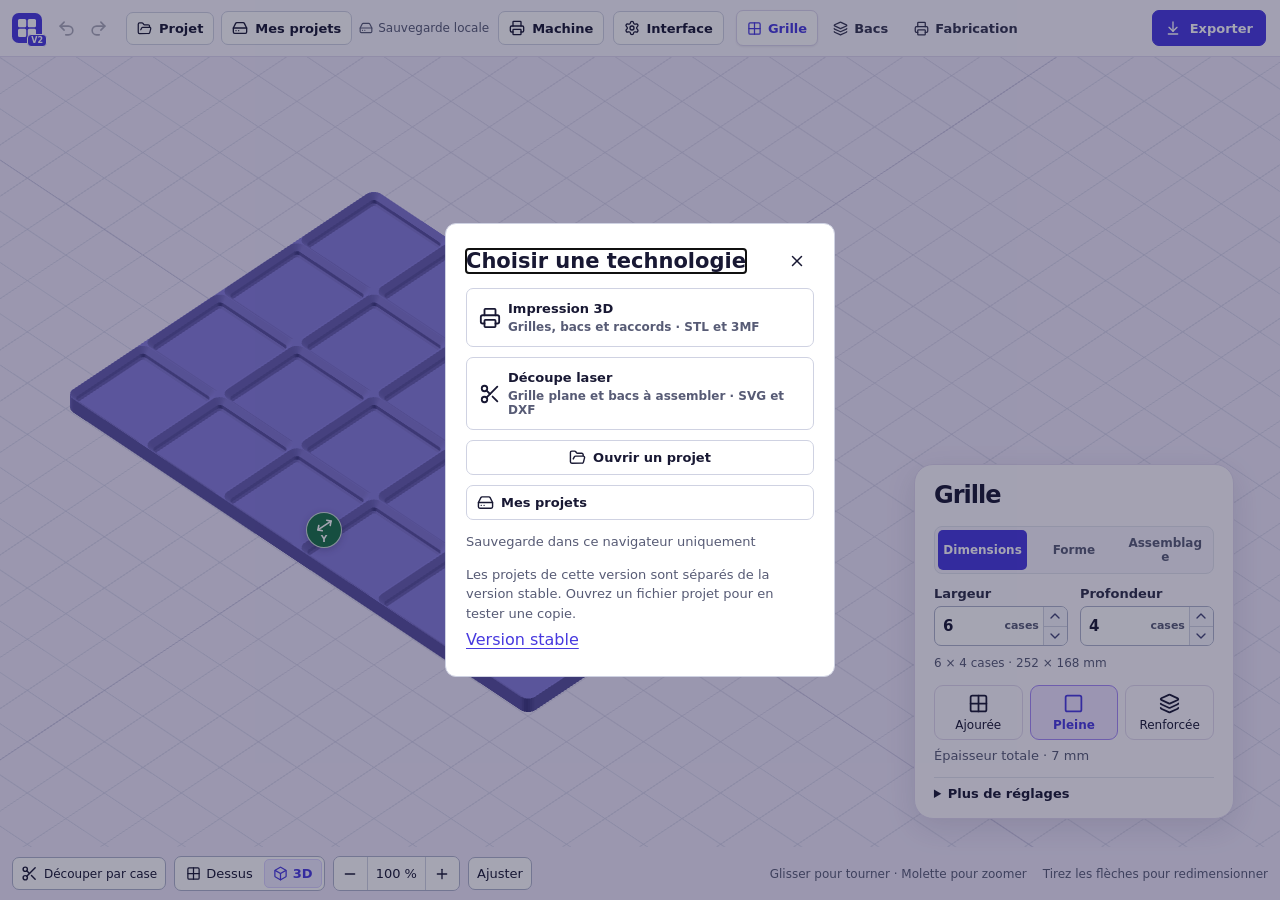
==== commit 62ff830e: "Publish V2 preview.9 with fabrication verification" ====
--- a/next/index.html
+++ b/next/index.html
@@ -7,8 +7,8 @@
     <meta name="theme-color" content="#ffffff">
     <link rel="icon" href="./gridfinity.svg" type="image/svg+xml">
     <title>Ultimate Gridfinity</title>
-    <script type="module" crossorigin src="./assets/index-DjkcQC_R.js"></script>
-    <link rel="stylesheet" crossorigin href="./assets/index-CkT2dF80.css">
+    <script type="module" crossorigin src="./assets/index-BOZpH4cC.js"></script>
+    <link rel="stylesheet" crossorigin href="./assets/index-D-LChztu.css">
   </head>
   <body>
     <div id="root"></div>
--- a/next/assets/index-D-LChztu.css
+++ b/next/assets/index-D-LChztu.css
@@ -0,0 +1 @@
+:root{color:#181833;font-synthesis:none;--ink:#181833;--muted:#575b75;--border:#cfd2e2;--line:#e1e3ed;--accent:#4739df;--accent-hover:#382ac6;--accent-soft:#eeebff;--radius:7px;--workbench:#eee8fa;background:#fff;font-family:Inter,Segoe UI,system-ui,sans-serif}*,:before,:after{box-sizing:border-box}body{margin:0}button,input,select{color:inherit;font:inherit}button{cursor:pointer}button:disabled{opacity:.55;cursor:default}button:focus-visible,input:focus-visible,select:focus-visible,summary:focus-visible{outline:2px solid var(--accent);outline-offset:3px}button svg{flex:none}h1,h2,p,dl{margin:0}button,output{font-variant-numeric:tabular-nums}.visually-hidden{clip-path:inset(50%);white-space:nowrap;width:1px;height:1px;padding:0;position:absolute;overflow:hidden}.topbar{z-index:3;background:#f9f7ff;border-bottom:1px solid #ded8ef;grid-template-columns:minmax(max-content,1fr) auto minmax(max-content,1fr);align-items:center;min-height:57px;display:grid}.project-bar{align-items:center;gap:9px;padding:8px 12px;display:flex}.project-bar .project-controls{margin-left:4px}.brand-mark{flex:none}.stage-bar{display:contents}.stage-bar .primary{white-space:nowrap;grid-column:3;justify-self:end;width:auto;min-height:36px;margin-right:14px;padding:7px 12px;font-size:13px}.history-actions{gap:2px;display:flex}.history-actions button{width:30px;height:32px;padding:0}.history-actions button:disabled{opacity:.35;color:inherit;background:0 0}.technology-dialog .technology-choice{text-align:left;justify-content:flex-start;align-items:center;gap:12px;width:100%;margin-top:8px;padding:12px;display:flex}.technology-choice span{gap:4px;display:grid}.technology-choice small{color:var(--muted);font-size:12px}.outline-control{margin:12px 0}.grid-corner-controls{margin-bottom:12px}.corner-picker{grid-template-columns:1fr 1fr;gap:6px;margin:12px 0;display:grid}.corner-picker button{border:1px solid var(--border);border-radius:var(--radius);background:var(--panel,#fff);min-width:0;min-height:36px;color:var(--muted);padding:7px 6px;font-size:12px}.corner-picker button[aria-pressed=true]{border-color:var(--accent);background:var(--accent-soft);color:var(--accent)}.corner-picker .corner-preview{grid-column:1/-1;justify-items:center;gap:5px;display:grid}.corner-preview svg{width:100%;height:74px;overflow:visible}.corner-preview path{fill:var(--accent-soft);stroke:var(--accent);stroke-width:1.5px;vector-effect:non-scaling-stroke}.corner-preview circle{fill:var(--muted);opacity:.3}.corner-preview circle.active{fill:var(--accent);opacity:1}.corner-types{margin-bottom:10px}.corner-types button{flex-direction:column;flex:1;align-items:center;gap:4px;min-width:0;padding:7px 3px;font-size:12px;display:flex}.corner-types svg{fill:none;stroke:currentColor;stroke-width:1.8px;stroke-linecap:round;stroke-linejoin:round}.grid-corner-controls>.field{margin:10px 0}.outline-control .outline-preview{border:1px solid var(--line);border-radius:var(--radius);background:var(--workbench);width:100%;height:98px;fill:var(--accent-soft);stroke:var(--accent);stroke-width:.007px;margin:8px 0;padding:8px;display:block}.level-picker{border:1px solid var(--border);border-radius:var(--radius);background:var(--panel);align-items:center;gap:5px;min-width:0;padding:0 5px;display:flex}.level-picker select{min-width:0;max-width:100%;min-height:33px;color:var(--ink);background:var(--panel);border:0}.laser-toolpath{stroke:var(--accent);stroke-width:1px;stroke-dasharray:4 2;vector-effect:non-scaling-stroke;pointer-events:none}.laser-bin-fields{margin-top:12px}.laser-bin{cursor:pointer}.laser-bin :is(rect,path){fill-opacity:.42;stroke:var(--ink);stroke-width:1px;vector-effect:non-scaling-stroke}.laser-bin.selected :is(rect,path){stroke:var(--accent);stroke-width:2px}.laser-bin.conflict :is(rect,path){stroke:#b03c22;stroke-dasharray:4 2}.laser-bin text{fill:var(--ink);text-anchor:middle;dominant-baseline:central;font-weight:700}.laser-placement-target{cursor:pointer}.laser-placement-dot{fill:var(--accent);fill-opacity:.55;pointer-events:none}.laser-placement-target:is(:hover,:focus-visible) .laser-placement-dot{fill-opacity:1}.laser-bin-create,.laser-bin-measures{margin-block:12px}.laser-bin-options .checkbox-field{margin-top:8px}.laser-explode{align-items:center;gap:6px;display:inline-flex}.laser-explode[aria-pressed=true]{background:var(--accent-soft);color:var(--accent)}.laser-bin-view-select{max-width:100%;min-height:42px;font:inherit;color:var(--ink);background:var(--panel,white);border:1px solid var(--border);border-radius:var(--radius);padding:0 5px;font-size:16px;display:none}.laser-workbench-viewport{inset:0 var(--scene-reserve) 0 0;grid-template:minmax(0,1fr)/minmax(0,1fr);place-items:center;min-width:0;display:grid;position:absolute;overflow:hidden}.laser-panel-sheet{flex-direction:column;justify-content:center;align-items:center;gap:7px;width:min(94%,890px);height:92%;margin:0;display:flex}.laser-panel-sheet svg{width:100%;height:auto;max-height:calc(100% - 24px)}.laser-sheet-stock{fill:var(--panel,white)}.laser-panel-sheet path{fill-opacity:.4;stroke:var(--accent);stroke-width:1px;vector-effect:non-scaling-stroke}.laser-sheet-marks polyline{fill:none;stroke:var(--ink);stroke-width:1.2px;vector-effect:non-scaling-stroke;pointer-events:none}.laser-panel-sheet text{fill:var(--ink);text-anchor:middle;dominant-baseline:central;font-weight:700}.laser-panel-sheet figcaption{text-align:center;color:var(--muted);font-size:12px}.laser-interior-plan{-webkit-user-select:none;user-select:none;flex-direction:column;justify-content:center;align-items:center;gap:5px;width:min(90%,720px);height:88%;min-height:0;margin:0;display:flex}.laser-interior-plan svg{touch-action:none;width:100%;height:auto;min-height:0;max-height:calc(100% - 22px);display:block}.laser-interior-plan figcaption{color:var(--muted);text-align:center;font-size:12px}.laser-interior-rim,.laser-interior-floor{stroke-width:1px;vector-effect:non-scaling-stroke}.laser-interior-rim{fill:var(--accent-soft);stroke:var(--accent)}.laser-interior-floor{fill:var(--panel,white);stroke:var(--border)}.laser-divider{cursor:grab;touch-action:none}.laser-divider:active{cursor:grabbing}.laser-divider:focus{outline:none}.laser-divider-hit{stroke:#0000;stroke-width:26px;stroke-linecap:round;vector-effect:non-scaling-stroke}.laser-divider-shape,.laser-divider-number{stroke-width:1px;vector-effect:non-scaling-stroke;pointer-events:none}.laser-divider-shape{fill:#8394c4;stroke:#50628e}.laser-divider-number{fill:var(--panel,white);stroke:#50628e}.laser-divider:is(.selected,:hover) .laser-divider-shape{fill:var(--accent);stroke:var(--accent)}.laser-divider.selected .laser-divider-number{stroke:var(--accent);stroke-width:2px}.laser-divider:focus-visible .laser-divider-shape{stroke:var(--ink);stroke-width:1.5px;stroke-dasharray:3 2}.laser-divider text{fill:var(--ink);dominant-baseline:central;text-anchor:middle;pointer-events:none;font-weight:750}.laser-segment-controls{gap:13px;margin-top:12px;display:grid}.laser-interior-bin-picker{grid-template-columns:auto minmax(0,1fr);align-items:center;gap:8px}.laser-segment-controls .fields{gap:9px 12px;margin-top:0}.laser-divider-actions .secondary{justify-content:center;align-items:center;gap:5px;display:inline-flex}.laser-divider-add{grid-template-columns:repeat(2,minmax(0,1fr));display:grid}.laser-divider-add button{justify-content:center;min-width:0}.laser-divider-pick{flex-wrap:wrap;gap:5px;display:flex}.laser-divider-pick .secondary{min-width:40px;min-height:36px}.laser-divider-pick .secondary[aria-pressed=true]{border-color:var(--accent);background:var(--accent-soft);color:var(--accent)}.project-controls>button,.machine-trigger,.project-dialog .secondary,.control-details .secondary{align-items:center;gap:7px;display:flex}.project-dialog{border:1px solid var(--border);width:min(390px,100% - 30px);color:var(--ink);border-radius:11px;padding:20px}.project-dialog::backdrop{background:#17153762}.dialog-heading{justify-content:space-between;align-items:center;display:flex}.dialog-heading h2{font-size:21px}.project-dialog .secondary{width:100%;margin-top:10px}.machine-dialog{width:min(460px,100% - 24px);max-height:calc(100dvh - 24px)}.machine-dialog .dialog-heading h2:focus{outline:none}.machine-setup-help{margin-top:5px}.machine-profiles>.field,.machine-settings,.laser-stock-settings{margin-top:12px}.machine-dialog .input-wrap{height:44px}.machine-dialog .profile-form{border-top:1px solid var(--line);margin-top:14px;padding-top:3px}.machine-dialog .profile-form .secondary{width:auto}.machine-dialog .profile-form .icon-button{margin-top:10px}.machine-setup-actions{border-top:1px solid var(--line);grid-template-columns:minmax(0,1fr) minmax(0,1fr);align-items:stretch;gap:8px;margin-top:15px;padding-top:13px;display:grid}.machine-setup-actions .secondary{justify-content:center;margin-top:0}.machine-setup-actions button{min-width:0}.machine-trigger{white-space:nowrap}.machine-menu-dialog>:is(.field,.notice,.machine-empty,.machine-menu-measurement){margin-top:12px}.machine-menu-actions{margin-top:14px}.machine-menu-actions .secondary{justify-content:center}@media (width>=791px) and (width<=1100px){.project-bar :is(.machine-trigger,.interface-trigger) span{display:none}}@media (width>=791px) and (width<=900px) and (height>=561px){.project-controls>button span{display:none}}.step-nav{grid-column:2;align-items:center;gap:4px;display:flex}.step-nav button{border-radius:var(--radius);color:#33344f;white-space:nowrap;background:0 0;border:1px solid #0000;align-items:center;gap:6px;min-height:36px;padding:6px 10px;font-size:13px;font-weight:650;display:flex}.step-nav button:hover{background:#ffffff80}.step-nav button[aria-current]{color:var(--accent);background:#fff;border-color:#dcd6ed;box-shadow:0 1px 2px #2a244414}.workspace{--card-right:clamp(16px, 3.6vw, 56px);--card-width:clamp(255px, 25vw, 348px);--scene-reserve:calc(var(--card-right) + var(--card-width) + 12px);grid-template-rows:minmax(0,1fr);grid-template-columns:minmax(0,1fr);height:calc(100dvh - 57px);min-height:420px;display:grid;position:relative}.sidebar{right:var(--card-right);z-index:2;width:var(--card-width);background:#fcfaff;border:1px solid #dfd7ee;border-radius:19px;flex-direction:column;max-height:calc(100% - 132px);display:flex;position:absolute;bottom:clamp(65px,9vh,108px);box-shadow:0 9px 30px #30244f20}.step-body{overscroll-behavior:contain;scrollbar-width:thin;flex:1;min-height:0;padding:17px 19px;overflow:auto}.step-body .input-wrap{height:40px}.step-body .input-wrap input{padding-left:8px}.step-body .unit{padding-inline:3px 4px;font-size:11px}.step-body .number-stepper{flex-basis:24px}.workspace.drawing-open{--card-width:clamp(304px, 35vw, 490px)}[data-step=grid] .scene-dimension{display:none}[data-step=bins] .scene-dimension[style]{visibility:hidden;opacity:0;transition:opacity .12s,visibility 0s .24s}[data-step=bins] .scene-axis:is(:hover,:focus-within,:has(.scene-resize:active)) .scene-dimension[style]{visibility:visible;opacity:1;transition-delay:0s}.bin-drawing{border-bottom:1px solid var(--line);margin-bottom:16px;padding-bottom:13px}.drawing-heading{justify-content:space-between;align-items:center;gap:8px;margin-bottom:10px;display:flex}.drawing-heading h2{letter-spacing:-.035em;font-size:22px}.drawing-pdf{color:var(--accent);align-items:center;gap:5px;padding:5px 8px;display:flex}.drawing-caption{color:var(--muted);font-size:12px}.drawing-views{grid-template-columns:repeat(3,minmax(0,1fr));gap:6px;display:grid}.drawing-views button{border:1px solid var(--border);border-radius:var(--radius);background:#fff;justify-content:center;align-items:center;gap:5px;min-height:35px;padding:4px;font-size:13px;font-weight:650;display:flex}.drawing-views button[aria-pressed=true]{background:var(--accent-soft);color:var(--accent);border-color:#af9cf3}.drawing-sheet,.drawing-placeholder{aspect-ratio:1.5;width:100%;min-height:150px;max-height:min(29dvh,280px);margin-top:8px;display:block}.drawing-placeholder{text-align:center;color:var(--muted);place-items:center;font-size:13px;display:grid}.drawing-caption{margin-top:3px}.drawing-cut-position{color:var(--muted);align-items:center;gap:8px;font-size:12px;display:flex}.drawing-cut-position input{width:0;min-width:40px;accent-color:var(--accent);flex:1}.drawing-cut-position span:last-child{text-align:right;white-space:nowrap;min-width:62px}.drawing-stock{fill:#f0edf7;stroke:#817d94;stroke-width:1.15px;vector-effect:non-scaling-stroke}.drawing-sockets rect{fill:#fff;stroke:#a39cb2;stroke-width:.8px;vector-effect:non-scaling-stroke}.drawing-cut{fill:#e3d6ff;stroke:#a083da;stroke-width:.85px;vector-effect:non-scaling-stroke}.drawing-selected{stroke:#32235c;stroke-width:2px;vector-effect:non-scaling-stroke}.drawing-hatch{fill:none;stroke:#9b7ded;stroke-width:.85px;vector-effect:non-scaling-stroke}.drawing-dimension line{stroke:#36334d;stroke-width:1px;vector-effect:non-scaling-stroke}.drawing-dimension text{fill:var(--ink);font-weight:700}.card-heading{justify-content:space-between;align-items:center;gap:8px;display:flex}.card-action{color:var(--accent);white-space:nowrap;background:0 0;border:0;border-radius:5px;align-items:center;gap:5px;padding:5px 6px;font-size:13px;font-weight:650;display:flex}.card-action:hover:not(:disabled){background:var(--accent-soft)}.grid-card-size{color:var(--muted);margin-top:10px;font-size:12px}.sidebar .grid-types{background:0 0;border:0;gap:7px;padding:0}.sidebar .grid-types button{border:1px solid #e1d9ed;border-radius:9px;align-content:center;justify-items:center;gap:4px;min-height:55px;font-size:12px;display:grid}.sidebar .grid-types button[aria-pressed=true]{background:#eee5ff;border-color:#a58af6}.sidebar .grid-card-options{border:0;border-top:1px solid var(--line);border-radius:0;padding:8px 0 0}.grid-card-options .grid-modes{margin:10px 0}.bin-color-swatch{vertical-align:-2px;border:1px solid #18183330;border-radius:4px;flex:none;width:15px;height:15px;display:inline-block}.bin-color-field{align-items:center;gap:5px;font-size:12px;font-weight:650;display:flex}.bin-color-field input{border:1px solid var(--border);cursor:pointer;background:#fff;border-radius:7px;width:34px;height:32px;padding:3px}.section-title{margin-bottom:16px}.section-title h1{letter-spacing:-.04em;font-size:24px;font-weight:745;line-height:1.14}.section-title p{color:var(--muted);margin-top:5px;font-size:13px;line-height:1.4}.dimension-settings{border-top:1px solid var(--line);margin-top:12px;padding-top:12px}.dimension-settings>.custom-units{margin-bottom:10px}.primary{border:1px solid var(--accent);border-radius:var(--radius);background:var(--accent);color:#fff;justify-content:center;align-items:center;gap:9px;width:100%;min-height:49px;padding:11px 9px;font-size:15px;font-weight:700;display:flex}.primary:hover:not(:disabled){background:var(--accent-hover)}.segments{border:1px solid var(--border);border-radius:var(--radius);background:#f7f7fc;margin-bottom:18px;padding:3px;display:flex}.segments button{background:0 0;border:1px solid #0000;border-radius:5px;flex:1;min-height:33px;font-size:14px}.segments button[aria-pressed=true]{color:var(--accent);background:#fff;border-color:#c8c2fa;font-weight:700}.grid-modes{grid-template-columns:repeat(2,minmax(0,1fr));gap:3px;display:grid}.grid-modes button,.custom-units button{white-space:nowrap;padding-inline:5px;font-size:13px}.custom-units{margin-bottom:12px}.fields{grid-template-columns:repeat(2,minmax(0,1fr));gap:13px 12px;display:grid}.field{color:#2d2e48;align-content:end;gap:5px;min-width:0;font-size:13px;font-weight:560;display:grid}.field select{border-radius:var(--radius);background:#fff;border:1px solid #aeb3ca;width:100%;min-width:0;height:39px;padding:5px 8px;font-size:14px}.variant-setting{margin-top:15px}.grid-types{gap:3px;margin-bottom:0}.grid-types button{flex:1 1 0;padding-inline:4px;font-size:13px}.variant-setting .help{margin-top:6px}.input-wrap{border-radius:var(--radius);background:#fff;border:1px solid #aeb3ca;align-items:center;min-width:0;height:50px;display:flex}.input-wrap:focus-within{border-color:var(--accent);box-shadow:0 0 0 2px #4739df24}.input-wrap.invalid{border-color:#b14229}.input-wrap input{width:100%;min-width:0;color:var(--ink);font-variant-numeric:tabular-nums;background:0 0;border:0;outline:none;padding:8px 0 8px 10px;font-size:15px}.input-wrap input:focus-visible{outline:none}.unit{color:var(--muted);padding:0 7px 0 4px;font-size:12px}.number-stepper{border-left:1px solid var(--border);flex:0 0 31px;grid-template-rows:1fr 1fr;align-self:stretch;display:grid}.number-stepper button{color:#424474;touch-action:manipulation;background:#f6f6fd;border:0;place-items:center;padding:0;display:grid}.number-stepper button:first-child{border-radius:0 6px 0 0}.number-stepper button:last-child{border-top:1px solid var(--border);border-radius:0 0 6px}.number-stepper button:hover:not(:disabled){background:var(--accent-soft);color:var(--accent)}.number-stepper button:focus-visible{z-index:1;outline-offset:-2px}.measurement{border:1px solid var(--line);border-radius:var(--radius);background:#f9f9fe;margin-top:22px;padding:8px 11px;font-size:13px}.measurement div{justify-content:space-between;gap:8px;padding:7px 0;display:flex}.measurement div+div{border-top:1px solid var(--line)}.measurement dt{color:var(--muted)}.measurement dd{white-space:nowrap;font-variant-numeric:tabular-nums;margin:0;font-weight:720}.help{color:var(--muted);margin-top:13px;font-size:13px;line-height:1.5}.sample{color:var(--accent);background:0 0;border:none;justify-content:center;align-items:center;gap:7px;margin-top:15px;padding:8px 0;font-size:13px;font-weight:640;display:flex}.sample:hover{text-decoration:underline}.shape-buttons{grid-template-columns:repeat(2,minmax(0,1fr));gap:9px;display:grid}.shape-buttons button{border-radius:var(--radius);background:#fff;border:1px solid #aeb3ca;align-content:center;justify-items:center;gap:6px;min-height:72px;padding:8px 4px;font-size:14px;font-weight:580;display:grid}.shape-buttons button.active,.shape-buttons button:hover:not(:disabled){border-color:var(--accent);background:var(--accent-soft)}.shape-buttons button.active svg{color:var(--accent)}.cut-section,.print-list,.draw-help{border-top:1px solid var(--line);margin-top:20px;padding-top:16px}.cut-list{scrollbar-width:thin;gap:4px;max-height:126px;margin-bottom:13px;display:grid;overflow:auto}.cut-row{border-radius:var(--radius);min-height:38px;display:flex}.cut-row.active,.files li.active{background:var(--accent-soft)}.cut-row:hover,.files li:hover{background:#f3f1ff}.cut-row>button:first-child{text-align:left;background:0 0;border:0;flex:1;align-items:center;gap:9px;padding:8px;font-size:14px;display:flex}.cut-row.active>button:first-child{font-weight:720}.icon-button{background:0 0;border:0;border-radius:5px;place-items:center;padding:8px;display:inline-grid}.icon-button:hover{color:var(--accent);background:#e6e1ff}.vertices{color:#31324e;margin-top:13px;font-size:13px}.vertices summary{cursor:pointer;width:fit-content;font-weight:650}.reference-mode{margin-bottom:11px}.reference-mode button{font-size:12px}.vertex-choice{align-items:center;gap:10px;margin:9px 0;display:flex}.vertex-choice select{border:1px solid var(--border);background:#fff;border-radius:5px;flex:1;min-width:0;padding:6px 8px}.draw-help h2{font-size:15px}.draw-help p{color:var(--muted);margin:5px 0 9px;font-size:13px;line-height:1.45}.draw-actions{align-items:center;gap:7px;display:flex}.secondary{border:1px solid var(--border);border-radius:var(--radius);background:#fff;padding:8px 10px;font-size:13px;font-weight:650}.control-details{border:1px solid var(--line);border-radius:var(--radius);margin-top:12px;padding:9px 10px}.control-details summary{cursor:pointer;font-size:13px;font-weight:700}.control-details .fields,.control-details>.field,.profile-form>.field{margin-top:10px}.control-details .help{margin:8px 0}.control-actions{align-items:center;gap:8px;display:flex}.profile-apply{margin-top:7px}.text-field{border-radius:var(--radius);background:#fff;border:1px solid #aeb3ca;width:100%;padding:8px 9px}.bin-suggestion{margin:8px 0;font-size:13px}.space-actions{gap:6px;display:grid}.checkbox-field{align-items:center;gap:7px;margin-top:10px;font-size:13px;display:flex}.cut-border-controls>.field{margin-top:8px}.control-heading{margin-bottom:9px;font-size:14px;font-weight:740}.connector-setting{margin-top:16px}.connector-setting>.field+.field,.connector-setting .help{margin-top:8px}.clearance-presets,.connector-filter{align-items:center;gap:6px;margin-top:8px;display:flex}.clearance-presets{flex-wrap:wrap}.clearance-presets button{padding:5px 7px;font-size:12px}.clearance-presets button[aria-pressed=true]{border-color:var(--accent);color:var(--accent);background:var(--accent-soft)}.connector-comparison{margin-top:12px}.connector-filter{font-size:12px}.connector-filter input{accent-color:var(--accent)}.connector-choices,.junction-rows{margin:8px 0 0;padding:0;list-style:none}.connector-choices li,.junction-rows li{border-top:1px solid var(--line);padding:8px 5px;font-size:13px}.connector-choices li.active,.junction-rows li.active{background:var(--accent-soft)}.connector-choices small,.junction-rows small{color:var(--muted);overflow-wrap:anywhere;margin-top:3px;display:block}.connector-choices .connector-best{color:#176554;font-weight:700}.connector-choices .file-download{margin-top:5px}.junction-list{margin-bottom:10px}.junction-count{color:var(--muted);margin-left:5px;font-weight:550}.junction-rows li{justify-content:space-between;align-items:flex-start;gap:5px;display:flex}.junction-rows .junction-open{color:#854516}.connector-status{margin-block:7px}.usable-area,.assembled-size{color:var(--muted);flex-wrap:wrap;justify-content:space-between;gap:4px 8px;font-size:13px;display:flex}.usable-area{margin-top:12px}.assembled-size{margin-top:6px}.usable-area strong,.assembled-size strong{color:var(--ink)}.print-summary{letter-spacing:-.02em;font-size:18px;font-weight:740}.cell-count{color:#87530f;margin-top:4px;font-size:13px;font-weight:650}.notice{border-radius:var(--radius);color:#754711;background:#fff7ea;border:1px solid #edd2a7;margin:10px 0;padding:9px 10px;font-size:13px;line-height:1.38}.notice.error{color:#8d2e1a;background:#fff1ed;border-color:#efc7bc}.files{margin:11px 0 0;padding:0;list-style:none}.files li{border-top:1px solid var(--line);justify-content:space-between;align-items:center;gap:3px;min-height:46px;padding:4px;display:flex}.file-piece{text-align:left;background:0 0;border:0;flex:1;align-items:center;gap:9px;padding:4px 0;font-size:13px;display:flex}.file-piece small{color:var(--muted);margin-top:2px;font-size:12px;display:block}.file-number{background:var(--accent-soft);min-width:25px;height:25px;color:var(--accent);border-radius:50%;place-items:center;font-weight:720;display:grid}.file-download{border:1px solid var(--border);background:#fff;border-radius:5px;justify-content:center;align-items:center;gap:4px;min-height:31px;padding:4px 6px;font-size:12px;display:flex}.file-download:hover:not(:disabled){border-color:var(--accent);color:var(--accent)}.clip-file>span{padding-left:5px;font-size:13px}.clip-file strong{color:#087c6e;margin-left:4px}.download-status{color:#276c60;text-align:center;overflow-wrap:anywhere;margin-top:7px;font-size:12px}.print-tabs{margin-bottom:13px}.print-tabs+.download-status{margin-bottom:10px}.print-tabs button{min-width:0;padding-inline:2px;font-size:12px}.workspace.notice-open{--card-right:20px;--card-width:clamp(268px, 23vw, 314px);background:var(--workbench)}.notice-open .sidebar{max-height:calc(100% - 56px);top:28px;bottom:auto}.notice-preview{min-width:0;min-height:0;padding:19px calc(var(--scene-reserve) + 12px) 11px 22px;grid-template-rows:minmax(0,1fr) auto;display:grid}.notice-scroll{min-height:0;padding:9px 7px 12px;overflow:auto}.notice-spread{grid-template-columns:repeat(2,minmax(0,1fr));place-items:start center;gap:14px;display:grid}.notice-spread:has(>:only-child){grid-template-columns:minmax(0,1fr)}.notice-paper{background:#fff;border:1px solid #dad3e9;border-radius:5px;width:min(100%,70.7dvh - 111.706px);min-width:0;height:auto;font-family:Arial,Helvetica,sans-serif;display:block;box-shadow:0 5px 15px #30244f18}.notice-spread.enlarged{grid-template-columns:minmax(595px,1fr)}.notice-spread.enlarged .notice-paper{width:min(100%,680px)}.notice-pagination{justify-content:center;align-items:center;gap:9px;display:flex}.notice-pagination button{place-items:center;min-height:32px;padding:3px 7px;display:inline-grid}.notice-pagination .notice-zoom{align-items:center;gap:5px;margin-left:5px;display:inline-flex}.notice-pagination output,.notice-empty{color:var(--muted);font-size:13px}.notice-empty{text-align:center;margin:30px auto}.notice-sections{gap:7px;margin-block:5px 13px;display:grid}.notice-sections button{text-align:left;align-items:center;gap:8px;min-height:41px;display:flex}.notice-sections button svg:last-child{margin-left:auto}.notice-sections button[aria-pressed=true]{color:var(--accent);background:var(--accent-soft);border-color:#bbb1f2}.notice-download{margin-bottom:8px}.notice-ink{margin-bottom:12px}.notice-ink button{font-size:12px}@media (width<=1090px){.notice-spread{grid-template-columns:minmax(0,1fr)}.notice-paper:nth-child(2){display:none}}.plan{background:var(--workbench);grid-area:1/1;grid-template-rows:minmax(0,1fr) auto;grid-template-columns:auto minmax(0,1fr);min-width:0;min-height:0;display:grid;overflow:hidden}.plan-heading,.plan-footer{justify-content:space-between;align-items:center;gap:12px;padding:9px 12px;display:flex}.plan-heading{grid-area:2/1}.plan-footer{grid-area:2/2;justify-self:end}.plan-tools{flex-wrap:wrap;flex:auto;align-items:center;gap:8px;display:flex}.cell-tool{border-radius:var(--radius);white-space:nowrap;background:#fff;border:1px solid #aeb3ca;align-items:center;gap:6px;min-height:33px;padding:5px 8px;font-size:12px;display:flex}.cell-tool[aria-pressed=true]{color:#794207;background:#ffecd0;border-color:#b5640b}.view-switch{border-radius:var(--radius);background:#fff;border:1px solid #aeb3ca;gap:2px;padding:2px;display:flex}.view-switch button{white-space:nowrap;background:0 0;border:1px solid #0000;border-radius:5px;justify-content:center;align-items:center;gap:5px;height:29px;padding:0 8px;font-size:13px;display:flex}.view-switch button[aria-pressed=true]{background:var(--accent-soft);color:var(--accent);border-color:#d9d1ff;font-weight:680}.view-switch button:hover:not(:disabled){color:var(--accent)}.zoom-tools{flex:none;align-items:center;gap:8px;display:flex}.zoom-tools button,.zoom-tools output{background:#fff;place-items:center;height:33px;padding:0 8px;font-size:13px;display:grid}.zoom-tools button:hover:not(:disabled){color:var(--accent);background:var(--accent-soft)}.zoom-group{border-radius:var(--radius);border:1px solid #aeb3ca;display:flex;overflow:hidden}.zoom-group button{border:0;width:33px}.zoom-group button:focus-visible{outline-offset:-3px}.zoom-group output{border-left:1px solid var(--border);border-right:1px solid var(--border);min-width:59px}.fit-button{border-radius:var(--radius);border:1px solid #aeb3ca}.paper{grid-area:1/1/2/-1;min-height:0;display:grid;position:relative}.plan-canvas{display:contents}.mobile-tool-icon,.mobile-panel-bar{display:none}.plan-canvas>svg{touch-action:none;-webkit-user-select:none;user-select:none;cursor:grab;width:100%;height:100%;min-height:0;transition:opacity .18s;display:block}.plan-canvas>svg:active{cursor:grabbing}.plan-canvas>svg.drawing,.plan-canvas>svg.drawing *{cursor:crosshair}.plan-canvas.showing-3d>svg{opacity:0;pointer-events:none}.scene3d{opacity:0;pointer-events:none;background:var(--workbench);min-height:0;transition:opacity .24s;display:grid;position:absolute;inset:0;overflow:hidden}.scene3d.active{opacity:1;pointer-events:auto}.scene3d canvas{touch-action:none;cursor:grab;width:100%;height:100%;min-height:0;display:block}.scene3d canvas:active{cursor:grabbing}.scene3d canvas:focus-visible{outline:2px solid var(--accent);outline-offset:-3px}.scene-labels{pointer-events:none;position:absolute;inset:0}.scene-labels span{color:#4231c5;background:#fff;border:1px solid #5a45cf;border-radius:50%;place-items:center;min-width:25px;min-height:25px;padding:2px 4px;font-size:12px;font-weight:740;display:grid;position:absolute;top:0;left:0;box-shadow:0 1px 4px #30246b28}.scene-labels .selected{color:#fff;background:var(--accent)}.scene-options{bottom:7px;left:0;right:var(--scene-reserve);pointer-events:none;flex-wrap:wrap;justify-content:center;align-items:center;gap:10px;padding-inline:8px;display:flex;position:absolute}.print-visibility{pointer-events:auto}.print-visibility-select{display:none}.explode-button{pointer-events:auto;background:#fff;border:1px solid #c8c3e4;border-radius:8px;justify-content:center;align-items:center;gap:6px;min-height:43px;display:flex;box-shadow:0 2px 5px #30246b0c}.explode-button:hover,.explode-button[aria-pressed=true]{color:#3928c7;background:#e8e1ff}.scene-dimensions{pointer-events:none;position:absolute;inset:0}.scene-dimension{color:#fff;pointer-events:auto;background:#201c2d;border-radius:17px;width:130px;padding:6px 7px 5px 11px;position:absolute;top:0;left:0;box-shadow:0 3px 12px #28213b2e}.scene-dimension:not([style]){visibility:hidden}.scene-resize{background:var(--axis-color);color:#fff;cursor:grab;touch-action:none;-webkit-user-select:none;user-select:none;pointer-events:auto;border:1px solid #ffffffc9;border-radius:50%;grid-template-rows:18px 10px;align-content:center;place-items:center;width:36px;height:36px;display:grid;position:absolute;top:0;left:0;box-shadow:0 2px 7px #27204b45}.scene-resize:not([style]){visibility:hidden}.scene-resize svg{transform:rotate(var(--resize-angle));pointer-events:none}[data-axis=width]{--axis-color:#a92c40}[data-axis=depth]{--axis-color:#187347}[data-axis=height]{--axis-color:#2257ad}.scene-axis-letter{pointer-events:none;font-size:9px;font-weight:800;line-height:1}.scene-resize:hover,.scene-resize:active{background:color-mix(in srgb, var(--axis-color), black 18%)}.scene-resize:active{cursor:grabbing}.scene-resize:focus-visible{outline:2px solid var(--axis-color);outline-offset:3px}.section-indicator{color:#392589;background:#e7e1ff;border-radius:7px;margin:0;padding:6px 10px;font-size:12px;font-weight:650}.drawing-selection{margin-bottom:10px}.stretch-feedback{z-index:1;border-radius:var(--radius);color:#165c4b;pointer-events:none;background:#f5fffa;border:1px solid #b3d9ce;max-width:min(380px,100% - 24px);padding:8px 11px;font-size:13px;font-weight:650;position:absolute;bottom:12px;left:12px}.stretch-feedback.blocked{color:#834b19;background:#fff6e9;border-color:#eccb9b}.scene-dimension .field{color:#ece7fa;gap:1px}.scene-dimension .field label{white-space:nowrap;font-size:11px}.scene-dimension .input-wrap{background:0 0;border:0;border-radius:5px;height:31px}.scene-dimension .input-wrap:focus-within{box-shadow:0 0 0 2px #a99aff}.scene-dimension .input-wrap.invalid{box-shadow:0 0 0 2px #fba287}.scene-dimension .input-wrap input{color:#fff;padding:1px 0;font-size:17px;font-weight:720}.scene-dimension .unit{color:#e0d9f2;padding:0 4px 0 0;font-size:10px}.scene-dimension .number-stepper{border:0;flex-basis:23px}.scene-dimension .number-stepper button{color:#fff;background:#ffffff16;border-color:#ffffff28}.scene-dimension .number-stepper button:hover:not(:disabled){color:#fff;background:#ffffff34}.scene-dimension .number-stepper svg{width:13px;height:13px}.explode-button{min-height:38px;color:var(--accent);padding:6px 14px;font-size:13px;font-weight:680}.scene-help{color:var(--muted);flex-wrap:wrap;align-items:center;gap:5px 16px;font-size:12px;display:flex}.scene-conflict-note{color:#8d430a;font-weight:650}.scene-fit-bin{border-radius:var(--radius);color:#783706;background:#fff7e9;border:1px solid #a65b26;max-width:calc(100% - 24px);min-height:38px;padding:7px 12px;font-size:13px;font-weight:700;position:absolute;top:12px;left:12px;box-shadow:0 2px 8px #34204726}.scene-fit-bin:hover{background:#ffe9cc}.scene-touch{display:none}.scene-clip-note{align-items:center;gap:5px;display:inline-flex}.viewer-status{border:1px solid var(--border);color:var(--muted);background:#fff;border-radius:6px;padding:5px 8px;font-size:12px;position:absolute;inset:8px 8px auto auto}.scene-unavailable{color:var(--muted);font-size:12px}.empty-plan{color:var(--muted);text-align:center;pointer-events:none;place-self:center;padding:10px;position:absolute}.dimensions{pointer-events:none;text-anchor:middle;fill:var(--ink);font-weight:740}.dimensions line{stroke:#30304b;stroke-width:1px;vector-effect:non-scaling-stroke}.stock,.socket-rim,.socket-floor,.cut-shape,.cut-handle,.affected,.affected-split,.seam,.clip,.print-piece{vector-effect:non-scaling-stroke}.stock{fill:#ece8ff;stroke:#494569;stroke-width:1.25px}.sockets{pointer-events:none}.socket-rim{fill:#ffffff65;stroke:#696485;stroke-width:.85px}.socket-floor{fill:#fefeff;stroke:#6c688c;stroke-width:.8px}.magnet-pocket{fill:#c4b9e5;stroke:#69598e;stroke-width:.9px;vector-effect:non-scaling-stroke}.weight-pocket{fill:none;stroke:#69598e;stroke-dasharray:3 2;vector-effect:non-scaling-stroke}.screw-hole{fill:#51466f}.edge-guides{pointer-events:none}.edge-guides line{stroke:#9c550d;stroke-width:1.2px;stroke-dasharray:3 3;vector-effect:non-scaling-stroke}.edge-guides text{fill:#794207;stroke:#fffefa;stroke-width:3px;paint-order:stroke;stroke-linejoin:round;vector-effect:non-scaling-stroke;font-weight:720}.affected{fill:#ffd78c31;stroke:#b16a239e;stroke-width:1px;stroke-dasharray:4 3}.affected-split{fill:#6857ef17;stroke:#5743bda8;stroke-width:1px;stroke-dasharray:4 3}.cut-shape{fill:#ffbf5965;stroke:#b5640b;stroke-width:1.3px;stroke-dasharray:6 4;cursor:move}.cut-shape.selected{stroke:#c26903;stroke-width:1.8px}.cut-border{fill:#52a6a68a;stroke:#276d74;stroke-width:1px;vector-effect:non-scaling-stroke;pointer-events:none}.cut-handle{fill:#fff6e9;stroke:#c26903;stroke-width:1.7px;cursor:crosshair}.cell-hit{fill:#0000;stroke:#0000;cursor:crosshair;vector-effect:non-scaling-stroke}.cell-hit:hover,.cell-hit:focus-visible{fill:#f4a94b4d;stroke:#a25512;stroke-width:1.2px;outline:none}.scene3d canvas[data-placement-target=available]:not(:active){cursor:copy}.scene3d canvas[data-placement-target=blocked]:not(:active){cursor:not-allowed}.placement-hint{color:#276c60;font-size:13px;font-weight:650}.placement-hint.blocked{color:#8d2e1a}.bin-slot{cursor:pointer}.bin-outline{fill-opacity:.33;stroke-width:1.5px;vector-effect:non-scaling-stroke}.bin-slot.selected .bin-outline,.bin-slot:focus-visible .bin-outline{fill-opacity:.55;stroke-width:2.5px}.bin-slot.conflict .bin-outline{fill:#f89882;stroke:#a94230;stroke-dasharray:4 2}.bin-slot text{text-anchor:middle;dominant-baseline:central;fill:#2b2542;pointer-events:none;paint-order:stroke;stroke:#fff;stroke-width:2px;vector-effect:non-scaling-stroke;font-weight:740}.bin-divider,.bin-notch{vector-effect:non-scaling-stroke;pointer-events:none}.bin-divider{stroke:#463a64;stroke-width:1.25px;opacity:.65}.bin-notch{stroke:#fff;stroke-width:3px;stroke-linecap:round}.bin-space-preview{fill:#55b7a52b;stroke:#168370;stroke-dasharray:6 4;stroke-width:2px;vector-effect:non-scaling-stroke;pointer-events:none}.key.bin-space-key{background:#e2f2ee;border:1px dashed #168370}.add-bin{color:var(--accent);align-items:center;gap:7px;display:flex}.bin-count{margin-bottom:10px;font-size:13px;font-weight:680}.bins-list>summary{align-items:center;gap:5px;min-height:20px;display:flex}.bins-list>summary>.bin-caption{margin-left:auto}.bins-list[open]>summary>svg{transform:rotate(180deg)}.bins-list .cut-list{margin:8px 0 0}.bin-inspector{border:1px solid var(--line);background:#faf9fe;border-radius:10px;margin-top:12px}.bin-inspector-header{justify-content:space-between;align-items:center;gap:4px;padding:10px;display:flex}.bin-inspector-header>div:first-child{overflow-wrap:anywhere;min-width:0}.bin-inspector-header h2{font-size:16px}.bin-inspector-header .bin-caption{white-space:nowrap}.bin-caption{color:var(--muted);font-size:12px;font-weight:500}.bin-inspector-actions{align-items:center;gap:3px;display:flex}.bin-inspector-actions .icon-button{width:26px;height:32px;padding:0}.bin-inspector>.notice{margin:0 10px 10px}.bin-inspector>.notice>button{margin-top:7px;display:flex}.bin-supports{margin:0 10px 8px}.bin-inspector-body{border-top:1px solid var(--line);padding:10px}.bin-inspector-body .fields{gap:9px 8px}.bin-size-label{margin-top:7px}.bin-stack-action{justify-content:center;width:100%;margin-top:10px}.bin-options{border:0;border-top:1px solid var(--line);border-radius:0;margin:0}.bin-option-group{border-top:1px solid var(--line);margin-top:10px;padding-top:10px}.bin-option-group .control-heading{margin:0;font-size:13px}.bin-separate-action{margin-top:10px}.bin-height-sizes{color:var(--muted);margin:5px 0 12px;padding:0;font-size:12px;line-height:1.6;list-style:none}.bin-file-height{color:var(--muted);margin-top:3px;display:block}.draft{pointer-events:none}.draft polyline{fill:none;stroke:#b5640b;stroke-width:1.5px;vector-effect:non-scaling-stroke}.draft circle{fill:#b5640b}.seam{stroke:#5847df;stroke-width:1.8px;stroke-dasharray:7 4;pointer-events:none}.seam.missing{stroke:#aa3d25}.seam.inspected{stroke-width:3.2px}.seam.muted,.link-muted{opacity:.28}.junction-label{fill:#302162;stroke:#fff;stroke-width:2.5px;paint-order:stroke;vector-effect:non-scaling-stroke;pointer-events:none;font-weight:750}.clip{fill:#48c8b5;stroke:#056f61;stroke-width:1.15px}.print-piece{stroke:#5f5778;stroke-width:1px;cursor:grab}.print-piece.highlighted{fill:#c9bfff;stroke:var(--accent);stroke-width:2px}.piece-number{cursor:grab}.piece-number circle{fill:#fff;stroke:var(--accent);stroke-width:1.5px;vector-effect:non-scaling-stroke}.piece-number text{text-anchor:middle;dominant-baseline:central;fill:var(--accent);pointer-events:none;font-weight:730}.piece-number.highlighted circle{fill:var(--accent)}.piece-number.highlighted text{fill:#fff}.plan-footer{min-height:47px}.legend{color:#373952;flex-wrap:wrap;gap:8px 16px;font-size:12px;display:flex}.legend span{white-space:nowrap;align-items:center;gap:6px;display:flex}.key{background:#ece8ff;border:1px solid #696485;border-radius:3px;width:15px;height:14px}.key.cut{background:#ffecd0;border:1px dashed #b5640b}.key.cut-border-key{background:#a2d0d0;border-color:#276d74}.key.join{border:0;border-top:2px dashed #5847df;border-radius:0;height:0}.key.clip-key{background:#6dd4c4;border-color:#056f61}.key.opening{background:0 0;border-color:#8f89a9}.key.magnet{background:#c4b9e5;border-color:#69598e;border-radius:50%}.key.weight-pocket-key{border:1px dashed #69598e}.key.screw-hole-key{background:#51466f;border-radius:50%}.key.bin-key{background:#f4c9a6;border-color:#b57540}.scale{text-align:center;white-space:nowrap;flex:none;min-width:2px;font-size:11px}.scale span{width:max-content;display:block;position:relative;left:50%;transform:translate(-50%)}.scale i{border:1px solid #45445f;border-top-width:0;height:6px;display:block}@media (pointer:coarse){.scene-mouse{display:none}.scene-touch{display:inline}}@media (prefers-reduced-motion:reduce){.scene3d,.plan-canvas>svg{transition:none}}.junction-editor{border:1px solid var(--line);background:var(--accent-soft);border-radius:10px;margin:0 0 14px;padding:10px 12px}.junction-editor h2{margin:0;font-size:16px}.junction-editor .field{margin:8px 0}.junction-editor .help{margin:5px 0 0}.scene-junctions{pointer-events:none;position:absolute;inset:0}.scene-junctions .junction-pin{color:#3c2a9c;pointer-events:auto;background:#fff;border:1px solid #5744d1;border-radius:9px;place-items:center;min-width:30px;height:29px;padding:0 6px;font-size:12px;font-weight:750;display:grid;position:absolute;top:0;left:0;box-shadow:0 2px 6px #24194845}.scene-junctions .junction-pin:not([style]){visibility:hidden}.scene-junctions .junction-pin.position{border-radius:50%;width:20px;min-width:20px;height:20px;padding:0}.scene-junctions .junction-pin[aria-pressed=true],.scene-junctions .junction-pin:hover{color:#fff;background:#4a36cf}.scene-junctions .junction-pin.warning:not([aria-pressed=true]):not(:hover){color:#932f13;border-color:#aa3d25}.junction-pin circle{fill:#fff;stroke:#5744d1;stroke-width:1.3px;vector-effect:non-scaling-stroke;cursor:pointer}.junction-pin text{fill:#3c2a9c;pointer-events:none;font-weight:750}.junction-pin.selected circle,.junction-pin:hover circle,.junction-pin:focus-visible circle{fill:#4a36cf}.junction-pin.selected text,.junction-pin:hover text,.junction-pin:focus-visible text{fill:#fff}.junction-pin.warning:not(.selected):not(:hover) circle{stroke:#aa3d25}.junction-hint{background:var(--panel);color:var(--ink);pointer-events:none;border-radius:7px;margin:0;padding:6px 9px;font-size:12px;position:absolute;top:10px;left:12px}:root{--ready-bg:#f2fbf7;--ready-ink:#21634f;--ready-line:#c2ddd2;--warning-bg:#fff7ea;--warning-ink:#754711;--warning-line:#edd2a7}.interface-trigger{white-space:nowrap;align-items:center;gap:6px;display:inline-flex}.interface-dialog .field{margin-block:18px}.interface-label{margin-bottom:7px;font-size:13px;font-weight:700}.appearance-options{margin-bottom:0}.appearance-options button{justify-content:center;align-items:center;gap:6px;display:flex}.drawer-height-field{margin-block:12px}.drawer-height-field .help{margin-top:5px}.drawer-clearance,.print-preflight{border:1px solid var(--ready-line);background:var(--ready-bg);color:var(--ready-ink);border-radius:9px;margin-block:9px;padding:9px 10px;font-size:13px;line-height:1.4}.drawer-clearance.warning,.print-preflight.warning{border-color:var(--warning-line);background:var(--warning-bg);color:var(--warning-ink)}.drawer-clearance p{margin-top:3px}.drawer-clearance ul{margin:5px 0;padding-left:17px}.print-preflight h3{align-items:center;gap:6px;margin:0 0 3px;font-size:14px;display:flex}.print-preflight .help{color:inherit}.print-preflight .drawer-clearance{margin:8px 0 5px}.preflight-actions{flex-wrap:wrap;gap:6px;margin-top:8px;display:flex}.preflight-actions button{font-size:12px}.preflight-issues{margin:5px 0 0;padding:0;list-style:none}.preflight-issues li{flex-wrap:wrap;align-items:center;gap:5px;padding:5px 0;display:flex}.preflight-issues li+li{border-top:1px solid var(--warning-line)}.preflight-issues small{flex-basis:100%}.preflight-issues .file-download{min-height:27px}:root[data-theme=dark]{--lightningcss-light: ;--lightningcss-dark:initial;color-scheme:dark;color:#eeedf7;--ink:#eeedf7;--muted:#b6b3cb;--border:#53536f;--line:#3e3b55;--accent:#b8acff;--accent-hover:#6753e6;--accent-soft:#373057;--workbench:#202036;--panel:#27263a;--control:#302e45;--control-soft:#2c2a40;--ready-bg:#233e38;--ready-ink:#a9e6ce;--ready-line:#436c5d;--warning-bg:#493421;--warning-ink:#ffdbaf;--warning-line:#775838;background:#141423}[data-theme=dark] .topbar{border-color:var(--line);background:#222135}[data-theme=dark] .sidebar{background:var(--panel);border-color:var(--line);box-shadow:0 9px 30px #09071780}[data-theme=dark] .step-body .field,[data-theme=dark] .step-nav button,[data-theme=dark] .vertices,[data-theme=dark] .legend{color:var(--ink)}[data-theme=dark] .step-nav button:hover,[data-theme=dark] .step-nav button[aria-current],[data-theme=dark] .icon-button:hover,[data-theme=dark] .cut-row:hover,[data-theme=dark] .files li:hover{background:var(--accent-soft);color:var(--accent);border-color:var(--line)}[data-theme=dark] .primary{color:#fff;background:#5745d5}[data-theme=dark] .primary:hover:not(:disabled){background:var(--accent-hover)}[data-theme=dark] :is(.project-dialog,.secondary,.text-field,.input-wrap,.field select,.vertex-choice select,.bin-color-field input,.drawing-views button,.file-download,.cell-tool,.view-switch,.zoom-tools button,.zoom-tools output,.explode-button,.print-visibility-select,.viewer-status,.cut-row){background:var(--control);border-color:var(--border);color:var(--ink)}[data-theme=dark] :is(.segments,.measurement,.bin-inspector,.number-stepper button){background:var(--control-soft);border-color:var(--line);color:var(--ink)}[data-theme=dark] .input-wrap input{color:var(--ink)}[data-theme=dark] .unit{color:var(--muted)}[data-theme=dark] :is(.segments,.view-switch,.drawing-views,.notice-sections,.clearance-presets) button[aria-pressed=true],[data-theme=dark] .sidebar .grid-types button[aria-pressed=true]{background:var(--accent-soft);color:var(--accent);border-color:#7766bd}[data-theme=dark] .sidebar .grid-types button{border-color:var(--border)}[data-theme=dark] .notice{background:var(--warning-bg);color:var(--warning-ink);border-color:var(--warning-line)}[data-theme=dark] .notice.error{color:#ffc9c1;background:#502b30;border-color:#845056}[data-theme=dark] :is(.junction-open,.cell-count,.scene-conflict-note,.placement-hint.blocked){color:var(--warning-ink)}[data-theme=dark] :is(.connector-choices .connector-best,.clip-file strong,.download-status,.placement-hint){color:var(--ready-ink)}[data-theme=dark] .placement-hint.blocked{color:var(--warning-ink)}[data-theme=dark] .drawing-stock{fill:#403956;stroke:#aaa0bd}[data-theme=dark] .drawing-sockets rect{fill:#2b263d;stroke:#9185ab}[data-theme=dark] .drawing-dimension line,[data-theme=dark] .dimensions line{stroke:#bfb9d1}[data-theme=dark] .drawing-selected{stroke:#d1bbff}[data-theme=dark] .stock{fill:#4b435f;stroke:#b0a8c7}[data-theme=dark] .socket-rim{fill:#35324a;stroke:#a19ab6}[data-theme=dark] .socket-floor{fill:#242236;stroke:#aaa1c3}[data-theme=dark] .print-piece{opacity:.88}[data-theme=dark] .piece-number circle{fill:#27233a;stroke:var(--accent)}[data-theme=dark] .piece-number text{fill:var(--accent)}[data-theme=dark] .piece-number.highlighted circle{fill:#5947cb}[data-theme=dark] .piece-number.highlighted text{fill:#fff}[data-theme=dark] .junction-label{fill:#f4edff;stroke:#272138}[data-theme=dark] .scale i{border-color:var(--muted)}[data-theme=dark] .dimensions text{stroke:var(--workbench);fill:var(--ink)}[data-theme=dark] .notice-paper{border-color:var(--border);background:#fff}[data-theme=dark] .scene-dimension .input-wrap input{color:#fff}[data-theme=dark] .scene-dimension .number-stepper button{color:#fff;background:#ffffff16}[data-theme=dark] .stretch-feedback{background:var(--ready-bg);color:var(--ready-ink);border-color:var(--ready-line)}[data-theme=dark] .stretch-feedback.blocked,[data-theme=dark] .scene-fit-bin{background:var(--warning-bg);color:var(--warning-ink);border-color:var(--warning-line)}@media (width<=490px){.interface-trigger span{display:none}}@media (width<=790px),(width<=960px) and (height<=560px) and (orientation:landscape){:root{--mobile-nav:calc(56px + env(safe-area-inset-bottom,0px));--mobile-bar:#f9f7ff;--mobile-surface:#fcfaff;--mobile-left:max(8px, env(safe-area-inset-left,0px));--mobile-right:max(8px, env(safe-area-inset-right,0px))}:root[data-theme=dark]{--mobile-bar:#222135;--mobile-surface:var(--panel)}body{overflow:hidden}#root{height:100dvh;padding:0 0 var(--mobile-nav);background:var(--workbench);flex-direction:column;display:flex}.topbar{min-height:0;padding:env(safe-area-inset-top,0px) var(--mobile-right) 0 var(--mobile-left);background:var(--mobile-bar);border-color:var(--line);flex:none;grid-template-columns:minmax(0,1fr) auto}.project-bar{gap:5px;min-width:0;padding:4px 0}.project-bar .project-controls{margin:0}.project-bar .brand-mark{width:29px;height:29px}.project-bar .history-actions{gap:0}.project-bar :is(.history-actions button,.project-controls>button,.machine-trigger,.interface-trigger),.stage-bar .stage-export{justify-content:center;min-width:44px;min-height:44px}.project-bar .history-actions button{width:44px}.project-controls>button,.machine-trigger{padding-inline:8px}.interface-trigger span,.machine-trigger span,.stage-export span{display:none}.stage-bar .stage-export{grid-area:1/2;margin:0 0 0 5px;padding:0 11px}.step-nav{z-index:4;min-height:var(--mobile-nav);padding:4px var(--mobile-right) calc(4px + env(safe-area-inset-bottom,0px)) var(--mobile-left);background:var(--mobile-bar);border-top:1px solid var(--line);grid-template-columns:repeat(3,minmax(0,1fr));gap:3px;display:grid;position:fixed;inset:auto 0 0}.step-nav button{text-align:center;white-space:normal;overflow-wrap:anywhere;flex-direction:column;justify-content:center;gap:3px;min-width:0;min-height:47px;padding:4px 2px;font-size:11px;line-height:1.12}.step-nav svg{width:17px;height:17px}.workspace,.workspace.drawing-open,.workspace.notice-open{--scene-reserve:0px;min-width:0;height:auto;min-height:0;padding-inline:env(safe-area-inset-left,0px) env(safe-area-inset-right,0px);flex-direction:column;flex:1 1 0;display:flex;overflow:hidden}.plan,.notice-preview{flex:1 1 0;width:100%;min-height:0}.plan{grid-template-rows:minmax(0,1fr) auto auto;grid-template-columns:minmax(0,1fr)}.paper{grid-area:1/1;grid-template-rows:minmax(0,1fr) auto;min-width:0}.plan-canvas{grid-area:1/1;min-width:0;min-height:0;display:grid;position:relative;overflow:hidden}.plan-heading{border-top:1px solid var(--line);background:var(--mobile-bar);grid-area:2/1}.plan-footer{grid-area:3/1;justify-self:stretch;min-height:0}.plan-footer:empty{padding:0}.plan-heading,.plan-footer{gap:5px;padding:4px 8px}.plan-tools{justify-content:space-between;gap:5px;min-width:0}.zoom-tools,.view-switch{gap:3px}.plan-tools .view-switch button,.zoom-tools button,.zoom-tools output,.cell-tool{min-width:40px;min-height:42px;padding:0 6px;font-size:12px}.zoom-tools .fit-button{width:42px}.zoom-group output{min-width:43px}.plan-tools .view-switch svg{width:15px;height:15px}.level-picker select{min-height:42px;font-size:16px}.laser-explode,.laser-bin-view-switch button{min-height:42px}.laser-divider-pick .secondary{min-width:44px;min-height:44px}.laser-bin-view-switch svg{display:none}.mobile-tool-icon{display:block}.fit-button span{display:none}.scene-options{overscroll-behavior-inline:contain;scrollbar-width:none;background:var(--mobile-bar);border-top:1px solid var(--line);pointer-events:auto;flex-wrap:nowrap;grid-area:2/1;justify-content:flex-start;gap:4px;padding:2px 7px;position:static;overflow:auto}.scene-options .view-switch{flex:none}.scene-options .view-switch button{min-height:39px;padding:0 6px;font-size:11px}.scene-options .explode-button{flex:none;width:42px;min-height:42px;padding:0}.scene-options .explode-button span{display:none}.scene-options .section-indicator{flex:none}.scene-help{font-size:11px}.plan-footer .legend{gap:4px 7px;font-size:10px}.plan-footer .legend span{white-space:normal}.plan-footer .key{flex:none;width:10px;height:10px}.placement-hint{font-size:12px}.sidebar,.notice-open .sidebar{border:1px solid var(--line);background:var(--mobile-surface);width:100%;min-height:0;max-height:none;box-shadow:none;border-width:1px 0 0;border-radius:14px 14px 0 0;flex:0 0 min(100%,clamp(11rem,44%,25rem));order:0;margin:0;position:static}.workspace[data-panel=scene] .sidebar{flex:none}.workspace[data-panel=scene] .step-body,.workspace[data-panel=settings] :is(.plan,.notice-preview){display:none}.workspace[data-panel=settings] .sidebar{border-radius:0;flex:1 1 0}.mobile-panel-bar{border-bottom:1px solid var(--line);flex:none;align-items:center;gap:4px;padding:0 7px;display:flex}.mobile-panel-bar button{border-radius:var(--radius);min-height:45px;color:var(--ink);background:0 0;border:0;justify-content:center;align-items:center;gap:8px;font-size:13px;font-weight:700;display:flex}.mobile-panel-bar button:active{background:var(--accent-soft)}.mobile-panel-toggle{flex:1;min-width:0;padding:0 8px}.mobile-panel-toggle span{text-align:left;flex:1}.mobile-panel-size{flex:none;width:44px;padding:0}.step-body{overscroll-behavior:contain;padding:13px 12px 16px;scroll-padding-block:12px;overflow:auto}.step-body .section-title{margin-bottom:12px}.step-body .section-title h1{font-size:21px}.step-body .input-wrap{height:45px}.step-body .number-stepper{flex:none;display:flex}.step-body .number-stepper button{border:0;border-radius:0;min-width:33px}.step-body .number-stepper button+button{border-left:1px solid var(--border)}.step-body :is(.field select,.text-field),.interface-dialog select{min-height:44px}.step-body :is(input:not([type=range]),select),.project-dialog select{font-size:16px}.step-body :is(.print-tabs button,.drawing-views button,.primary,.file-download,.control-actions button){min-height:44px}.step-body .shape-buttons{grid-template-columns:repeat(4,minmax(0,1fr));gap:5px}.step-body .shape-buttons button{overflow-wrap:anywhere;min-height:54px;font-size:11px}.notice-preview{padding:4px 5px 6px}.notice-scroll{overscroll-behavior:contain;padding:4px 4px 8px}.notice-spread{grid-template-columns:minmax(0,1fr)}.notice-paper{width:min(100%,555px)}.notice-pagination button{min-width:42px;min-height:42px}.project-dialog{max-height:calc(100dvh - 24px);overflow:auto}.project-dialog .secondary,.appearance-options button{min-height:44px}}@media (width<=540px){.laser-bin-view-switch{display:none}.laser-bin-view-select{display:block}.cell-tool span,.plan-footer .legend,.plan-footer .scene-mouse,.plan-footer .scene-touch{display:none}.plan-footer:not(:has(.placement-hint,.scene-conflict-note,.scale,.scene-unavailable)){display:none}.plan-footer .scale{margin-left:auto}.scene-dimension{display:none}.scene-resize{width:44px;height:44px}.scene-junctions .junction-pin{min-width:34px;height:34px}.scene-junctions .junction-pin.position{width:28px;min-width:28px;height:28px}}@media (width<=375px){.project-controls>button span{display:none}}@media (width<=350px){.project-bar{gap:2px}.project-bar .brand-mark{width:24px;height:24px}.plan-tools{gap:3px}.plan-tools .view-switch button,.zoom-tools button{min-width:36px}.step-body .number-stepper button{min-width:29px}}@media (width<=960px) and (height<=560px) and (orientation:landscape){:root{--mobile-nav:calc(45px + env(safe-area-inset-bottom,0px))}.step-nav{padding-block:2px calc(2px + env(safe-area-inset-bottom,0px))}.step-nav button{flex-direction:row;min-height:40px}.workspace,.workspace.drawing-open,.workspace.notice-open{flex-direction:row}.plan,.notice-preview{width:auto;min-width:0}.sidebar,.notice-open .sidebar{border-width:0 0 0 1px;border-radius:0;flex-basis:clamp(220px,39%,350px)}.workspace[data-panel=scene] .sidebar{right:env(safe-area-inset-right,0px);border-radius:0 0 0 10px;width:auto;position:absolute;top:0}.workspace[data-panel=scene] .mobile-panel-toggle{min-width:145px}.workspace[data-panel=settings] .sidebar{border:0}.step-body{container-type:inline-size}.plan{grid-template-columns:auto minmax(0,1fr);container-type:inline-size}.paper{display:contents}.plan-canvas{grid-area:1/1/2/-1}.plan-heading,.plan-footer{grid-column:1/-1}.plan-heading{padding:2px 6px}.plan:has(.scene-options) .plan-heading{grid-column:1}.plan:has(.scene-options) .plan-tools{flex-wrap:nowrap}.plan:has(.scene-options) .plan-tools .view-switch span{display:none}.scene-options{grid-area:2/2;min-width:0;padding:2px 6px}.scene-options .print-visibility{display:none}.print-visibility-select{border:1px solid var(--border);border-radius:var(--radius);background:var(--panel);min-width:0;max-width:136px;min-height:44px;color:var(--ink);font:inherit;flex:0 auto;padding:0 5px;font-size:16px;display:block}.plan-footer :is(.legend,.scene-mouse,.scene-touch){display:none}.plan-footer:not(:has(.placement-hint,.scene-conflict-note,.scene-clip-note,.scale,.scene-unavailable)){display:none}.plan-footer .scale{margin-left:auto}@container (width<560px){.plan:has(.scene-options>button:nth-of-type(3)) .zoom-group output{display:none}.laser-bin-view-switch{display:none}.laser-bin-view-select{display:block}}@container (width<490px){.plan:has(.scene-options) .zoom-group output{display:none}}@container (width<475px){.plan:has(.scene-options>button:nth-of-type(3)) .plan-heading{grid-column:1/-1}.scene-options:has(>button:nth-of-type(3)){grid-area:3/1/4/-1}.plan:has(.scene-options>button:nth-of-type(3)) .plan-footer{grid-row:4}.laser-workbench .zoom-group output,.laser-explode span{display:none}.laser-explode{justify-content:center;min-width:42px}}@container (width<380px){.plan:has(.scene-options) .plan-heading{grid-column:1/-1}.scene-options{grid-area:3/1/4/-1}.plan-footer{grid-row:4}}@container (width<275px){.step-body .fields{grid-template-columns:minmax(0,1fr)}}}@media (width<=790px) and (height<=420px) and (orientation:portrait){.workspace:has(.step-body :is(input,select):focus) :is(.plan,.notice-preview){display:none}.workspace:has(.step-body :is(input,select):focus) .sidebar{flex:1 1 0}}@media (width<=790px),(width<=960px) and (height<=560px) and (orientation:landscape){.step-nav{right:25%}.project-bar .project-controls>.library-trigger{z-index:4;width:25%;min-height:var(--mobile-nav);padding:4px var(--mobile-right) calc(4px + env(safe-area-inset-bottom,0px)) 4px;border:0;border-top:1px solid var(--line);background:var(--mobile-bar);white-space:normal;text-align:center;border-radius:0;flex-direction:column;justify-content:center;align-items:center;gap:3px;margin:0;font-size:12px;line-height:1.2;display:flex;position:fixed;bottom:0;right:0}.project-bar .project-controls>.library-trigger span{display:inline}.project-bar .project-controls>.library-trigger[aria-expanded=true]{background:var(--accent-soft)}.library-trigger svg{width:17px;height:17px}}@media (width<=960px) and (height<=560px) and (orientation:landscape){.project-bar .project-controls>.library-trigger{flex-direction:row;gap:6px}}.release-notice{z-index:4;pointer-events:none;gap:7px;max-width:min(450px,100% - 32px);font-size:12px;display:grid;position:absolute;top:12px;left:16px}.brand-identity{flex:none;align-items:center;display:flex;position:relative}.preview-brand-badge{border:1px solid var(--panel,#fff);color:#fff;pointer-events:none;background:#4739df;border-radius:4px;padding:1px 3px;font-size:8px;font-weight:750;line-height:1.15;position:absolute;bottom:-4px;right:-5px}.preview-return{color:var(--accent);text-underline-offset:3px;margin-block:7px;display:inline-block}.recovery-notice{background:var(--panel,#fcfaff);color:var(--ink);border:1px solid var(--line);pointer-events:auto;border-radius:8px;align-items:center;gap:8px;padding:8px 10px;display:flex}.inspector-tabs{border:1px solid var(--line);background:var(--control-soft,#f6f3fc);border-radius:8px;gap:2px;margin:4px 0 12px;padding:3px;display:flex}.inspector-tabs button{min-width:0;min-height:34px;color:var(--muted);overflow-wrap:anywhere;background:0 0;border:0;border-radius:5px;flex:1;padding:6px 4px;font-size:12px;font-weight:600}.inspector-tabs button[aria-selected=true]{background:var(--accent);color:#fff}[data-theme=dark] .inspector-tabs button[aria-selected=true]{background:var(--accent-soft);color:var(--accent);box-shadow:inset 0 0 0 1px var(--accent)}.inspector-page[hidden],.grid-card-options[hidden]{display:none}.grid-profile{margin-top:10px}.puzzle-profile-hint{margin:8px 0}.puzzle-profile-hint .card-action{margin-top:5px}.grid-support-review{margin:10px 0}.grid-support-list{gap:6px;margin:6px 0 0;padding:0;list-style:none;display:grid}.grid-support-list li{color:var(--muted);align-items:baseline;gap:8px;font-size:12px;display:flex}.inspector-page .workshop-section{margin-top:0}.inspector-page .bin-option-group{margin-top:12px}.step-body .bin-options{border:0}@media (pointer:coarse){.inspector-tabs button{min-height:44px}}@media (width<=540px){.release-notice{max-width:calc(100% - 16px);font-size:11px;top:5px;left:8px}}.inspector-back{color:var(--muted);background:0 0;border:0;align-items:center;gap:4px;margin:-3px 0 10px;padding:5px 0;font-size:13px;font-weight:600;display:inline-flex}.inspector-back:hover{color:var(--accent)}.workshop-section{margin-top:18px}.workshop-section>.control-heading{margin:0 0 8px;font-size:14px}.workshop-tools{gap:1px;display:grid}.workshop-tool{border:0;border-bottom:1px solid var(--line);width:100%;min-width:0;min-height:54px;color:var(--ink);text-align:left;background:0 0;align-items:center;gap:10px;padding:10px 0;display:flex}.workshop-tool>span{flex:1;gap:3px;min-width:0;display:grid}.workshop-tool strong{font-size:14px;font-weight:650}.workshop-tool small{color:var(--muted);font-size:12px;line-height:1.4}.workshop-tool>svg:first-child{color:var(--accent)}.workshop-tool>svg:last-child{color:var(--muted)}.workshop-tool:hover:not(:disabled){color:var(--accent)}.creation-actions{flex-wrap:wrap;gap:8px;margin:0 0 14px;display:flex}.creation-actions>button{white-space:normal;min-width:0;min-height:38px;padding:7px 9px;font-size:13px}.creation-actions>:is(.primary,.secondary){flex:auto;justify-content:center}.creation-actions>.card-action{flex-basis:100%}.creation-actions svg{flex-shrink:0}.machine-summary{border:1px solid var(--line);background:var(--panel,#fff);text-align:left;border-radius:9px;align-items:center;gap:9px;width:100%;margin:0 0 14px;padding:11px;display:flex}.machine-summary span{gap:4px;min-width:0;display:grid}.machine-summary strong{font-size:13px;font-weight:650}.machine-summary small{color:var(--muted);font-size:12px}.machine-summary:hover{border-color:var(--accent)}.bin-split-recommendation{border:1px solid var(--accent);background:var(--accent-soft);color:var(--ink);border-radius:9px;gap:7px;margin:8px 0 12px;padding:12px;font-size:13px;line-height:1.45;display:grid}.bin-split-recommendation>strong{color:var(--accent);font-size:14px}.bin-split-recommendation>small{color:var(--muted);font-size:12px}.split-recommendation-actions{flex-wrap:wrap;align-items:center;gap:5px 8px;display:flex}.split-recommendation-actions>.primary{min-height:38px;padding:8px 10px;font-size:13px}.split-recommendation-actions>.card-action{white-space:normal}.inspector-actions{gap:6px;margin:0 0 16px;display:flex}.inspector-actions>button{flex:1;justify-items:center;gap:5px;min-width:0;padding:9px 4px;font-size:12px;display:grid}.step-body .bin-inspector{background:0 0;border:0}.step-body .bin-inspector-header,.step-body .bin-inspector-body{padding:12px 0}.step-body .bin-inspector>.notice,.step-body .bin-supports{margin-inline:0}.step-body .bin-options{padding-inline:0}.bin-inspector-body .workshop-tool{margin-top:10px}.piece-files .files{margin-top:8px}.profile-save .profile-form{margin-top:10px}.profile-save .control-actions{margin-bottom:0}.setup-open-project{justify-content:center;align-items:center;gap:7px;width:100%;margin-top:18px;display:flex}.laser-content-filter button{min-width:0;font-size:12px}.step-body .grid-corner-controls{margin-bottom:0}@media (width<=790px),(height<=560px) and (pointer:coarse){.step-nav{grid-template-columns:repeat(3,minmax(0,1fr))}.inspector-back{min-height:40px}.creation-actions>button{min-height:44px}.inspector-actions>button{min-height:50px}.workshop-tool{min-height:58px}}.bin-cut-controls{gap:12px;display:grid}.bin-cut-parts{gap:7px;margin:0;padding:0;list-style:none;display:grid}.bin-cut-parts li{align-items:center;gap:8px;font-size:14px;display:flex}.bin-cut-parts li>span:last-child{color:var(--muted);margin-left:auto}.part-swatch{border:1px solid #0002;border-radius:4px;flex:none;width:14px;height:14px}.scene-bin-labels,.scene-cut-handles{pointer-events:none;position:absolute;inset:0;overflow:hidden}.scene-bin-labels span{background:var(--panel,#fff);color:var(--ink);white-space:nowrap;border:2px solid;border-radius:8px;padding:4px 7px;font-size:12px;font-weight:700;position:absolute;top:0;left:0}.bin-cut-handle{background:var(--panel,#fff);min-height:40px;color:var(--ink);cursor:ew-resize;touch-action:none;pointer-events:auto;white-space:nowrap;border:2px solid #d34c68;border-radius:12px;align-items:center;gap:7px;padding:7px 10px;font-size:13px;display:flex;position:absolute;top:0;left:0;box-shadow:0 3px 12px #21173a26}.bin-cut-handle.axis-y{border-color:#189976}.bin-cut-handle strong{color:#c93655}.bin-cut-handle.axis-y strong{color:#128664}.bin-cut-handle[hidden],.scene-bin-labels span[hidden]{display:none}:root[data-theme=dark] .bin-cut-handle strong{color:#ff9bb0}:root[data-theme=dark] .bin-cut-handle.axis-y strong{color:#71dcb9}.project-controls{align-items:center;gap:7px;display:flex}.library-trigger{white-space:nowrap}.library-trigger[aria-expanded=true]{background:var(--accent-soft);border-color:var(--accent);color:var(--accent)}.local-save-badge{max-width:160px;color:var(--muted);align-items:center;gap:5px;font-size:12px;display:flex}.local-save-badge>span{text-overflow:ellipsis;white-space:nowrap;overflow:hidden}.local-save-badge.unavailable{color:var(--warning-ink)}.local-project-dialog{width:min(560px,100% - 24px);max-height:calc(100dvh - 32px);overflow-y:auto}.local-storage-notice{border:1px solid var(--line);background:var(--accent-soft);border-radius:8px;margin-top:16px;padding:12px;font-size:14px;line-height:1.5}.local-storage-notice p{color:var(--muted);margin-top:7px}.local-project-file-actions{grid-template-columns:1fr 1fr;gap:8px;display:grid}.local-project-file-actions>button{justify-content:center}.local-project-library{border-top:1px solid var(--line);margin-top:20px;padding-top:16px}.local-project-library h3{margin:20px 0 12px;font-size:16px}.local-project-form{gap:12px;display:grid}.local-project-form .field{color:var(--ink);font-size:14px}.local-project-form .text-field{width:100%;min-height:44px}.local-project-actions{flex-wrap:wrap;align-items:center;gap:8px;display:flex}.local-project-actions>button{min-height:44px}.local-project-actions>.primary{flex:1}.project-dialog .local-project-actions>.secondary{width:auto;margin:0}.local-project-list{gap:8px;max-height:300px;margin:0;padding:0;list-style:none;display:grid;overflow-y:auto}.local-project-list li{border:1px solid var(--border);border-radius:8px;align-items:center;gap:8px;padding:6px 8px;display:flex}.local-project-list li.active{border-color:var(--accent)}.local-project-open{text-align:left;background:0 0;border:0;flex:1;gap:5px;min-width:0;padding:7px 0;display:grid}.local-project-open strong{overflow-wrap:anywhere;align-items:center;gap:6px;font-size:14px;display:flex}.local-project-open small{color:var(--muted);font-size:12px}.local-project-delete{gap:5px;max-width:130px;display:grid}.local-project-status{color:var(--ready-ink);margin-top:12px;font-size:14px}.project-autosave-help{margin-top:12px}@media (width<=1050px){.local-save-badge>span{display:none}}@media (width<=420px){.local-project-file-actions{grid-template-columns:1fr;gap:0}}@media (width<=540px){.local-save-badge:not(.unavailable){display:none}.local-save-badge.unavailable{z-index:3;top:calc(60px + env(safe-area-inset-top,0px));border:1px solid var(--warning-line);background:var(--warning-bg);border-radius:7px;max-width:260px;padding:8px 10px;font-size:14px;position:fixed;right:8px}.local-save-badge.unavailable>span{display:inline}}
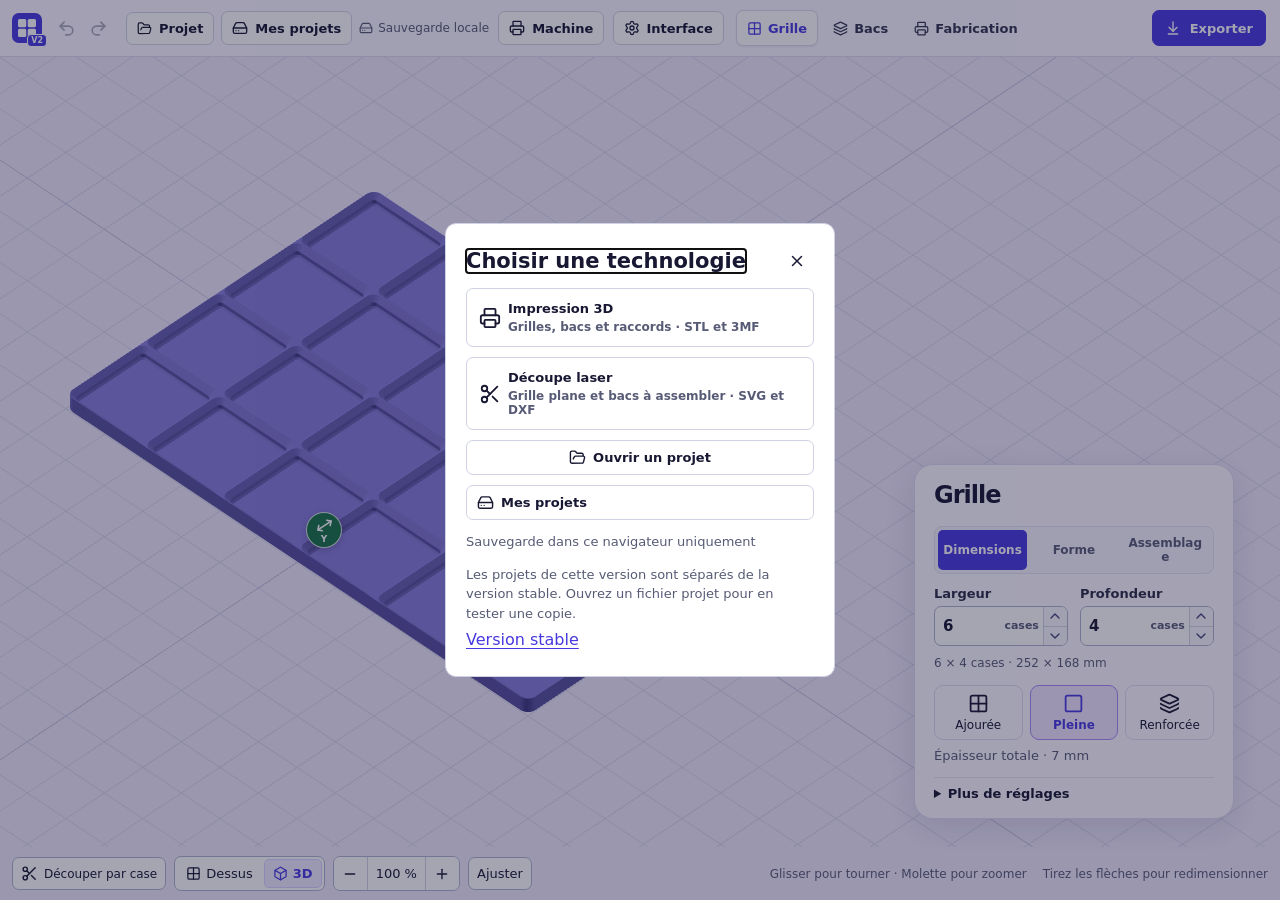
==== commit df6776b1: "Publish V2 preview.10 with object planning and fabrication layouts" ====
--- a/next/index.html
+++ b/next/index.html
@@ -7,8 +7,8 @@
     <meta name="theme-color" content="#ffffff">
     <link rel="icon" href="./gridfinity.svg" type="image/svg+xml">
     <title>Ultimate Gridfinity</title>
-    <script type="module" crossorigin src="./assets/index-BOZpH4cC.js"></script>
-    <link rel="stylesheet" crossorigin href="./assets/index-D-LChztu.css">
+    <script type="module" crossorigin src="./assets/index-DP7PN63_.js"></script>
+    <link rel="stylesheet" crossorigin href="./assets/index-DRsykoeN.css">
   </head>
   <body>
     <div id="root"></div>
--- a/next/assets/index-DRsykoeN.css
+++ b/next/assets/index-DRsykoeN.css
@@ -0,0 +1 @@
+:root{color:#181833;font-synthesis:none;--ink:#181833;--muted:#575b75;--border:#cfd2e2;--line:#e1e3ed;--accent:#4739df;--accent-hover:#382ac6;--accent-soft:#eeebff;--radius:7px;--workbench:#eee8fa;background:#fff;font-family:Inter,Segoe UI,system-ui,sans-serif}*,:before,:after{box-sizing:border-box}body{margin:0}button,input,select{color:inherit;font:inherit}button{cursor:pointer}button:disabled{opacity:.55;cursor:default}button:focus-visible,input:focus-visible,select:focus-visible,summary:focus-visible{outline:2px solid var(--accent);outline-offset:3px}button svg{flex:none}h1,h2,p,dl{margin:0}button,output{font-variant-numeric:tabular-nums}.visually-hidden{clip-path:inset(50%);white-space:nowrap;width:1px;height:1px;padding:0;position:absolute;overflow:hidden}.topbar{z-index:3;background:#f9f7ff;border-bottom:1px solid #ded8ef;grid-template-columns:minmax(max-content,1fr) auto minmax(max-content,1fr);align-items:center;min-height:57px;display:grid}.project-bar{align-items:center;gap:9px;padding:8px 12px;display:flex}.project-bar .project-controls{margin-left:4px}.brand-mark{flex:none}.stage-bar{display:contents}.stage-bar .primary{white-space:nowrap;grid-column:3;justify-self:end;width:auto;min-height:36px;margin-right:14px;padding:7px 12px;font-size:13px}.history-actions{gap:2px;display:flex}.history-actions button{width:30px;height:32px;padding:0}.history-actions button:disabled{opacity:.35;color:inherit;background:0 0}.technology-dialog .technology-choice{text-align:left;justify-content:flex-start;align-items:center;gap:12px;width:100%;margin-top:8px;padding:12px;display:flex}.technology-choice span{gap:4px;display:grid}.technology-choice small{color:var(--muted);font-size:12px}.outline-control{margin:12px 0}.grid-corner-controls{margin-bottom:12px}.corner-picker{grid-template-columns:1fr 1fr;gap:6px;margin:12px 0;display:grid}.corner-picker button{border:1px solid var(--border);border-radius:var(--radius);background:var(--panel,#fff);min-width:0;min-height:36px;color:var(--muted);padding:7px 6px;font-size:12px}.corner-picker button[aria-pressed=true]{border-color:var(--accent);background:var(--accent-soft);color:var(--accent)}.corner-picker .corner-preview{grid-column:1/-1;justify-items:center;gap:5px;display:grid}.corner-preview svg{width:100%;height:74px;overflow:visible}.corner-preview path{fill:var(--accent-soft);stroke:var(--accent);stroke-width:1.5px;vector-effect:non-scaling-stroke}.corner-preview circle{fill:var(--muted);opacity:.3}.corner-preview circle.active{fill:var(--accent);opacity:1}.corner-types{margin-bottom:10px}.corner-types button{flex-direction:column;flex:1;align-items:center;gap:4px;min-width:0;padding:7px 3px;font-size:12px;display:flex}.corner-types svg{fill:none;stroke:currentColor;stroke-width:1.8px;stroke-linecap:round;stroke-linejoin:round}.grid-corner-controls>.field{margin:10px 0}.outline-control .outline-preview{border:1px solid var(--line);border-radius:var(--radius);background:var(--workbench);width:100%;height:98px;fill:var(--accent-soft);stroke:var(--accent);stroke-width:.007px;margin:8px 0;padding:8px;display:block}.level-picker{border:1px solid var(--border);border-radius:var(--radius);background:var(--panel);align-items:center;gap:5px;min-width:0;padding:0 5px;display:flex}.level-picker select{min-width:0;max-width:100%;min-height:33px;color:var(--ink);background:var(--panel);border:0}.laser-toolpath{stroke:var(--accent);stroke-width:1px;stroke-dasharray:4 2;vector-effect:non-scaling-stroke;pointer-events:none}.laser-bin-fields{margin-top:12px}.laser-bin{cursor:pointer}.laser-bin :is(rect,path){fill-opacity:.42;stroke:var(--ink);stroke-width:1px;vector-effect:non-scaling-stroke}.laser-bin.selected :is(rect,path){stroke:var(--accent);stroke-width:2px}.laser-bin.conflict :is(rect,path){stroke:#b03c22;stroke-dasharray:4 2}.laser-bin text{fill:var(--ink);text-anchor:middle;dominant-baseline:central;font-weight:700}.laser-placement-target{cursor:pointer}.laser-placement-dot{fill:var(--accent);fill-opacity:.55;pointer-events:none}.laser-placement-target:is(:hover,:focus-visible) .laser-placement-dot{fill-opacity:1}.laser-bin-create,.laser-bin-measures{margin-block:12px}.laser-bin-options .checkbox-field{margin-top:8px}.laser-explode{align-items:center;gap:6px;display:inline-flex}.laser-explode[aria-pressed=true]{background:var(--accent-soft);color:var(--accent)}.laser-bin-view-select{max-width:100%;min-height:42px;font:inherit;color:var(--ink);background:var(--panel,white);border:1px solid var(--border);border-radius:var(--radius);padding:0 5px;font-size:16px;display:none}.laser-workbench-viewport{inset:0 var(--scene-reserve) 0 0;grid-template:minmax(0,1fr)/minmax(0,1fr);place-items:center;min-width:0;display:grid;position:absolute;overflow:hidden}.laser-panel-sheet{flex-direction:column;justify-content:center;align-items:center;gap:7px;width:min(94%,890px);height:92%;margin:0;display:flex}.laser-panel-sheet svg{width:100%;height:auto;max-height:calc(100% - 24px)}.laser-sheet-stock{fill:var(--panel,white)}.laser-panel-sheet path{fill-opacity:.4;stroke:var(--accent);stroke-width:1px;vector-effect:non-scaling-stroke}.laser-sheet-marks polyline{fill:none;stroke:var(--ink);stroke-width:1.2px;vector-effect:non-scaling-stroke;pointer-events:none}.laser-panel-sheet text{fill:var(--ink);text-anchor:middle;dominant-baseline:central;font-weight:700}.laser-panel-sheet figcaption{text-align:center;color:var(--muted);font-size:12px}.laser-interior-plan{-webkit-user-select:none;user-select:none;flex-direction:column;justify-content:center;align-items:center;gap:5px;width:min(90%,720px);height:88%;min-height:0;margin:0;display:flex}.laser-interior-plan svg{touch-action:none;width:100%;height:auto;min-height:0;max-height:calc(100% - 22px);display:block}.laser-interior-plan figcaption{color:var(--muted);text-align:center;font-size:12px}.laser-interior-rim,.laser-interior-floor{stroke-width:1px;vector-effect:non-scaling-stroke}.laser-interior-rim{fill:var(--accent-soft);stroke:var(--accent)}.laser-interior-floor{fill:var(--panel,white);stroke:var(--border)}.laser-divider{cursor:grab;touch-action:none}.laser-divider:active{cursor:grabbing}.laser-divider:focus{outline:none}.laser-divider-hit{stroke:#0000;stroke-width:26px;stroke-linecap:round;vector-effect:non-scaling-stroke}.laser-divider-shape,.laser-divider-number{stroke-width:1px;vector-effect:non-scaling-stroke;pointer-events:none}.laser-divider-shape{fill:#8394c4;stroke:#50628e}.laser-divider-number{fill:var(--panel,white);stroke:#50628e}.laser-divider:is(.selected,:hover) .laser-divider-shape{fill:var(--accent);stroke:var(--accent)}.laser-divider.selected .laser-divider-number{stroke:var(--accent);stroke-width:2px}.laser-divider:focus-visible .laser-divider-shape{stroke:var(--ink);stroke-width:1.5px;stroke-dasharray:3 2}.laser-divider text{fill:var(--ink);dominant-baseline:central;text-anchor:middle;pointer-events:none;font-weight:750}.laser-segment-controls{gap:13px;margin-top:12px;display:grid}.laser-interior-bin-picker{grid-template-columns:auto minmax(0,1fr);align-items:center;gap:8px}.laser-segment-controls .fields{gap:9px 12px;margin-top:0}.laser-divider-actions .secondary{justify-content:center;align-items:center;gap:5px;display:inline-flex}.laser-divider-add{grid-template-columns:repeat(2,minmax(0,1fr));display:grid}.laser-divider-add button{justify-content:center;min-width:0}.laser-divider-pick{flex-wrap:wrap;gap:5px;display:flex}.laser-divider-pick .secondary{min-width:40px;min-height:36px}.laser-divider-pick .secondary[aria-pressed=true]{border-color:var(--accent);background:var(--accent-soft);color:var(--accent)}.project-controls>button,.machine-trigger,.project-dialog .secondary,.control-details .secondary{align-items:center;gap:7px;display:flex}.project-dialog{border:1px solid var(--border);width:min(390px,100% - 30px);color:var(--ink);border-radius:11px;padding:20px}.project-dialog::backdrop{background:#17153762}.dialog-heading{justify-content:space-between;align-items:center;display:flex}.dialog-heading h2{font-size:21px}.project-dialog .secondary{width:100%;margin-top:10px}.machine-dialog{width:min(460px,100% - 24px);max-height:calc(100dvh - 24px)}.machine-dialog .dialog-heading h2:focus{outline:none}.machine-setup-help{margin-top:5px}.machine-profiles>.field,.machine-settings,.laser-stock-settings{margin-top:12px}.machine-dialog .input-wrap{height:44px}.machine-dialog .profile-form{border-top:1px solid var(--line);margin-top:14px;padding-top:3px}.machine-dialog .profile-form .secondary{width:auto}.machine-dialog .profile-form .icon-button{margin-top:10px}.machine-setup-actions{border-top:1px solid var(--line);grid-template-columns:minmax(0,1fr) minmax(0,1fr);align-items:stretch;gap:8px;margin-top:15px;padding-top:13px;display:grid}.machine-setup-actions .secondary{justify-content:center;margin-top:0}.machine-setup-actions button{min-width:0}.machine-trigger{white-space:nowrap}.machine-menu-dialog>:is(.field,.notice,.machine-empty,.machine-menu-measurement){margin-top:12px}.machine-menu-actions{margin-top:14px}.machine-menu-actions .secondary{justify-content:center}@media (width>=791px) and (width<=1100px){.project-bar :is(.machine-trigger,.interface-trigger) span{display:none}}@media (width>=791px) and (width<=900px) and (height>=561px){.project-controls>button span{display:none}}.step-nav{grid-column:2;align-items:center;gap:4px;display:flex}.step-nav button{border-radius:var(--radius);color:#33344f;white-space:nowrap;background:0 0;border:1px solid #0000;align-items:center;gap:6px;min-height:36px;padding:6px 10px;font-size:13px;font-weight:650;display:flex}.step-nav button:hover{background:#ffffff80}.step-nav button[aria-current]{color:var(--accent);background:#fff;border-color:#dcd6ed;box-shadow:0 1px 2px #2a244414}.workspace{--card-right:clamp(16px, 3.6vw, 56px);--card-width:clamp(255px, 25vw, 348px);--scene-reserve:calc(var(--card-right) + var(--card-width) + 12px);grid-template-rows:minmax(0,1fr);grid-template-columns:minmax(0,1fr);height:calc(100dvh - 57px);min-height:420px;display:grid;position:relative}.sidebar{right:var(--card-right);z-index:2;width:var(--card-width);background:#fcfaff;border:1px solid #dfd7ee;border-radius:19px;flex-direction:column;max-height:calc(100% - 132px);display:flex;position:absolute;bottom:clamp(65px,9vh,108px);box-shadow:0 9px 30px #30244f20}.step-body{overscroll-behavior:contain;scrollbar-width:thin;flex:1;min-height:0;padding:17px 19px;overflow:auto}.step-body .input-wrap{height:40px}.step-body .input-wrap input{padding-left:8px}.step-body .unit{padding-inline:3px 4px;font-size:11px}.step-body .number-stepper{flex-basis:24px}.workspace.drawing-open{--card-width:clamp(304px, 35vw, 490px)}[data-step=grid] .scene-dimension{display:none}[data-step=bins] .scene-dimension[style]{visibility:hidden;opacity:0;transition:opacity .12s,visibility 0s .24s}[data-step=bins] .scene-axis:is(:hover,:focus-within,:has(.scene-resize:active)) .scene-dimension[style]{visibility:visible;opacity:1;transition-delay:0s}.bin-drawing{border-bottom:1px solid var(--line);margin-bottom:16px;padding-bottom:13px}.drawing-heading{justify-content:space-between;align-items:center;gap:8px;margin-bottom:10px;display:flex}.drawing-heading h2{letter-spacing:-.035em;font-size:22px}.drawing-pdf{color:var(--accent);align-items:center;gap:5px;padding:5px 8px;display:flex}.drawing-caption{color:var(--muted);font-size:12px}.drawing-views{grid-template-columns:repeat(3,minmax(0,1fr));gap:6px;display:grid}.drawing-views button{border:1px solid var(--border);border-radius:var(--radius);background:#fff;justify-content:center;align-items:center;gap:5px;min-height:35px;padding:4px;font-size:13px;font-weight:650;display:flex}.drawing-views button[aria-pressed=true]{background:var(--accent-soft);color:var(--accent);border-color:#af9cf3}.drawing-sheet,.drawing-placeholder{aspect-ratio:1.5;width:100%;min-height:150px;max-height:min(29dvh,280px);margin-top:8px;display:block}.drawing-placeholder{text-align:center;color:var(--muted);place-items:center;font-size:13px;display:grid}.drawing-caption{margin-top:3px}.drawing-cut-position{color:var(--muted);align-items:center;gap:8px;font-size:12px;display:flex}.drawing-cut-position input{width:0;min-width:40px;accent-color:var(--accent);flex:1}.drawing-cut-position span:last-child{text-align:right;white-space:nowrap;min-width:62px}.drawing-stock{fill:#f0edf7;stroke:#817d94;stroke-width:1.15px;vector-effect:non-scaling-stroke}.drawing-sockets rect{fill:#fff;stroke:#a39cb2;stroke-width:.8px;vector-effect:non-scaling-stroke}.drawing-cut{fill:#e3d6ff;stroke:#a083da;stroke-width:.85px;vector-effect:non-scaling-stroke}.drawing-selected{stroke:#32235c;stroke-width:2px;vector-effect:non-scaling-stroke}.drawing-hatch{fill:none;stroke:#9b7ded;stroke-width:.85px;vector-effect:non-scaling-stroke}.drawing-dimension line{stroke:#36334d;stroke-width:1px;vector-effect:non-scaling-stroke}.drawing-dimension text{fill:var(--ink);font-weight:700}.card-heading{justify-content:space-between;align-items:center;gap:8px;display:flex}.card-action{color:var(--accent);white-space:nowrap;background:0 0;border:0;border-radius:5px;align-items:center;gap:5px;padding:5px 6px;font-size:13px;font-weight:650;display:flex}.card-action:hover:not(:disabled){background:var(--accent-soft)}.grid-card-size{color:var(--muted);margin-top:10px;font-size:12px}.sidebar .grid-types{background:0 0;border:0;gap:7px;padding:0}.sidebar .grid-types button{border:1px solid #e1d9ed;border-radius:9px;align-content:center;justify-items:center;gap:4px;min-height:55px;font-size:12px;display:grid}.sidebar .grid-types button[aria-pressed=true]{background:#eee5ff;border-color:#a58af6}.sidebar .grid-card-options{border:0;border-top:1px solid var(--line);border-radius:0;padding:8px 0 0}.grid-card-options .grid-modes{margin:10px 0}.bin-color-swatch{vertical-align:-2px;border:1px solid #18183330;border-radius:4px;flex:none;width:15px;height:15px;display:inline-block}.bin-color-field{align-items:center;gap:5px;font-size:12px;font-weight:650;display:flex}.bin-color-field input{border:1px solid var(--border);cursor:pointer;background:#fff;border-radius:7px;width:34px;height:32px;padding:3px}.section-title{margin-bottom:16px}.section-title h1{letter-spacing:-.04em;font-size:24px;font-weight:745;line-height:1.14}.section-title p{color:var(--muted);margin-top:5px;font-size:13px;line-height:1.4}.dimension-settings{border-top:1px solid var(--line);margin-top:12px;padding-top:12px}.dimension-settings>.custom-units{margin-bottom:10px}.primary{border:1px solid var(--accent);border-radius:var(--radius);background:var(--accent);color:#fff;justify-content:center;align-items:center;gap:9px;width:100%;min-height:49px;padding:11px 9px;font-size:15px;font-weight:700;display:flex}.primary:hover:not(:disabled){background:var(--accent-hover)}.segments{border:1px solid var(--border);border-radius:var(--radius);background:#f7f7fc;margin-bottom:18px;padding:3px;display:flex}.segments button{background:0 0;border:1px solid #0000;border-radius:5px;flex:1;min-height:33px;font-size:14px}.segments button[aria-pressed=true]{color:var(--accent);background:#fff;border-color:#c8c2fa;font-weight:700}.grid-modes{grid-template-columns:repeat(2,minmax(0,1fr));gap:3px;display:grid}.grid-modes button,.custom-units button{white-space:nowrap;padding-inline:5px;font-size:13px}.custom-units{margin-bottom:12px}.fields{grid-template-columns:repeat(2,minmax(0,1fr));gap:13px 12px;display:grid}.field{color:#2d2e48;align-content:end;gap:5px;min-width:0;font-size:13px;font-weight:560;display:grid}.field select{border-radius:var(--radius);background:#fff;border:1px solid #aeb3ca;width:100%;min-width:0;height:39px;padding:5px 8px;font-size:14px}.variant-setting{margin-top:15px}.grid-types{gap:3px;margin-bottom:0}.grid-types button{flex:1 1 0;padding-inline:4px;font-size:13px}.variant-setting .help{margin-top:6px}.input-wrap{border-radius:var(--radius);background:#fff;border:1px solid #aeb3ca;align-items:center;min-width:0;height:50px;display:flex}.input-wrap:focus-within{border-color:var(--accent);box-shadow:0 0 0 2px #4739df24}.input-wrap.invalid{border-color:#b14229}.input-wrap input{width:100%;min-width:0;color:var(--ink);font-variant-numeric:tabular-nums;background:0 0;border:0;outline:none;padding:8px 0 8px 10px;font-size:15px}.input-wrap input:focus-visible{outline:none}.unit{color:var(--muted);padding:0 7px 0 4px;font-size:12px}.number-stepper{border-left:1px solid var(--border);flex:0 0 31px;grid-template-rows:1fr 1fr;align-self:stretch;display:grid}.number-stepper button{color:#424474;touch-action:manipulation;background:#f6f6fd;border:0;place-items:center;padding:0;display:grid}.number-stepper button:first-child{border-radius:0 6px 0 0}.number-stepper button:last-child{border-top:1px solid var(--border);border-radius:0 0 6px}.number-stepper button:hover:not(:disabled){background:var(--accent-soft);color:var(--accent)}.number-stepper button:focus-visible{z-index:1;outline-offset:-2px}.measurement{border:1px solid var(--line);border-radius:var(--radius);background:#f9f9fe;margin-top:22px;padding:8px 11px;font-size:13px}.measurement div{justify-content:space-between;gap:8px;padding:7px 0;display:flex}.measurement div+div{border-top:1px solid var(--line)}.measurement dt{color:var(--muted)}.measurement dd{white-space:nowrap;font-variant-numeric:tabular-nums;margin:0;font-weight:720}.help{color:var(--muted);margin-top:13px;font-size:13px;line-height:1.5}.sample{color:var(--accent);background:0 0;border:none;justify-content:center;align-items:center;gap:7px;margin-top:15px;padding:8px 0;font-size:13px;font-weight:640;display:flex}.sample:hover{text-decoration:underline}.shape-buttons{grid-template-columns:repeat(2,minmax(0,1fr));gap:9px;display:grid}.shape-buttons button{border-radius:var(--radius);background:#fff;border:1px solid #aeb3ca;align-content:center;justify-items:center;gap:6px;min-height:72px;padding:8px 4px;font-size:14px;font-weight:580;display:grid}.shape-buttons button.active,.shape-buttons button:hover:not(:disabled){border-color:var(--accent);background:var(--accent-soft)}.shape-buttons button.active svg{color:var(--accent)}.cut-section,.print-list,.draw-help{border-top:1px solid var(--line);margin-top:20px;padding-top:16px}.cut-list{scrollbar-width:thin;gap:4px;max-height:126px;margin-bottom:13px;display:grid;overflow:auto}.cut-row{border-radius:var(--radius);min-height:38px;display:flex}.cut-row.active,.files li.active{background:var(--accent-soft)}.cut-row:hover,.files li:hover{background:#f3f1ff}.cut-row>button:first-child{text-align:left;background:0 0;border:0;flex:1;align-items:center;gap:9px;padding:8px;font-size:14px;display:flex}.cut-row.active>button:first-child{font-weight:720}.icon-button{background:0 0;border:0;border-radius:5px;place-items:center;padding:8px;display:inline-grid}.icon-button:hover{color:var(--accent);background:#e6e1ff}.vertices{color:#31324e;margin-top:13px;font-size:13px}.vertices summary{cursor:pointer;width:fit-content;font-weight:650}.reference-mode{margin-bottom:11px}.reference-mode button{font-size:12px}.vertex-choice{align-items:center;gap:10px;margin:9px 0;display:flex}.vertex-choice select{border:1px solid var(--border);background:#fff;border-radius:5px;flex:1;min-width:0;padding:6px 8px}.draw-help h2{font-size:15px}.draw-help p{color:var(--muted);margin:5px 0 9px;font-size:13px;line-height:1.45}.draw-actions{align-items:center;gap:7px;display:flex}.secondary{border:1px solid var(--border);border-radius:var(--radius);background:#fff;padding:8px 10px;font-size:13px;font-weight:650}.control-details{border:1px solid var(--line);border-radius:var(--radius);margin-top:12px;padding:9px 10px}.control-details summary{cursor:pointer;font-size:13px;font-weight:700}.control-details .fields,.control-details>.field,.profile-form>.field{margin-top:10px}.control-details .help{margin:8px 0}.control-actions{align-items:center;gap:8px;display:flex}.profile-apply{margin-top:7px}.text-field{border-radius:var(--radius);background:#fff;border:1px solid #aeb3ca;width:100%;padding:8px 9px}.bin-suggestion{margin:8px 0;font-size:13px}.space-actions{gap:6px;display:grid}.checkbox-field{align-items:center;gap:7px;margin-top:10px;font-size:13px;display:flex}.cut-border-controls>.field{margin-top:8px}.control-heading{margin-bottom:9px;font-size:14px;font-weight:740}.connector-setting{margin-top:16px}.connector-setting>.field+.field,.connector-setting .help{margin-top:8px}.clearance-presets,.connector-filter{align-items:center;gap:6px;margin-top:8px;display:flex}.clearance-presets{flex-wrap:wrap}.clearance-presets button{padding:5px 7px;font-size:12px}.clearance-presets button[aria-pressed=true]{border-color:var(--accent);color:var(--accent);background:var(--accent-soft)}.connector-comparison{margin-top:12px}.connector-filter{font-size:12px}.connector-filter input{accent-color:var(--accent)}.connector-choices,.junction-rows{margin:8px 0 0;padding:0;list-style:none}.connector-choices li,.junction-rows li{border-top:1px solid var(--line);padding:8px 5px;font-size:13px}.connector-choices li.active,.junction-rows li.active{background:var(--accent-soft)}.connector-choices small,.junction-rows small{color:var(--muted);overflow-wrap:anywhere;margin-top:3px;display:block}.connector-choices .connector-best{color:#176554;font-weight:700}.connector-choices .file-download{margin-top:5px}.junction-list{margin-bottom:10px}.junction-count{color:var(--muted);margin-left:5px;font-weight:550}.junction-rows li{justify-content:space-between;align-items:flex-start;gap:5px;display:flex}.junction-rows .junction-open{color:#854516}.connector-status{margin-block:7px}.usable-area,.assembled-size{color:var(--muted);flex-wrap:wrap;justify-content:space-between;gap:4px 8px;font-size:13px;display:flex}.usable-area{margin-top:12px}.assembled-size{margin-top:6px}.usable-area strong,.assembled-size strong{color:var(--ink)}.print-summary{letter-spacing:-.02em;font-size:18px;font-weight:740}.cell-count{color:#87530f;margin-top:4px;font-size:13px;font-weight:650}.notice{border-radius:var(--radius);color:#754711;background:#fff7ea;border:1px solid #edd2a7;margin:10px 0;padding:9px 10px;font-size:13px;line-height:1.38}.notice.error{color:#8d2e1a;background:#fff1ed;border-color:#efc7bc}.files{margin:11px 0 0;padding:0;list-style:none}.files li{border-top:1px solid var(--line);justify-content:space-between;align-items:center;gap:3px;min-height:46px;padding:4px;display:flex}.file-piece{text-align:left;background:0 0;border:0;flex:1;align-items:center;gap:9px;padding:4px 0;font-size:13px;display:flex}.file-piece small{color:var(--muted);margin-top:2px;font-size:12px;display:block}.file-number{background:var(--accent-soft);min-width:25px;height:25px;color:var(--accent);border-radius:50%;place-items:center;font-weight:720;display:grid}.file-download{border:1px solid var(--border);background:#fff;border-radius:5px;justify-content:center;align-items:center;gap:4px;min-height:31px;padding:4px 6px;font-size:12px;display:flex}.file-download:hover:not(:disabled){border-color:var(--accent);color:var(--accent)}.clip-file>span{padding-left:5px;font-size:13px}.clip-file strong{color:#087c6e;margin-left:4px}.download-status{color:#276c60;text-align:center;overflow-wrap:anywhere;margin-top:7px;font-size:12px}.print-tabs{margin-bottom:13px}.print-tabs+.download-status{margin-bottom:10px}.print-tabs button{min-width:0;padding-inline:2px;font-size:12px}.workspace.notice-open{--card-right:20px;--card-width:clamp(268px, 23vw, 314px);background:var(--workbench)}.notice-open .sidebar{max-height:calc(100% - 56px);top:28px;bottom:auto}.notice-preview{min-width:0;min-height:0;padding:19px calc(var(--scene-reserve) + 12px) 11px 22px;grid-template-rows:minmax(0,1fr) auto;display:grid}.notice-scroll{min-height:0;padding:9px 7px 12px;overflow:auto}.notice-spread{grid-template-columns:repeat(2,minmax(0,1fr));place-items:start center;gap:14px;display:grid}.notice-spread:has(>:only-child){grid-template-columns:minmax(0,1fr)}.notice-paper{background:#fff;border:1px solid #dad3e9;border-radius:5px;width:min(100%,70.7dvh - 111.706px);min-width:0;height:auto;font-family:Arial,Helvetica,sans-serif;display:block;box-shadow:0 5px 15px #30244f18}.notice-spread.enlarged{grid-template-columns:minmax(595px,1fr)}.notice-spread.enlarged .notice-paper{width:min(100%,680px)}.notice-pagination{justify-content:center;align-items:center;gap:9px;display:flex}.notice-pagination button{place-items:center;min-height:32px;padding:3px 7px;display:inline-grid}.notice-pagination .notice-zoom{align-items:center;gap:5px;margin-left:5px;display:inline-flex}.notice-pagination output,.notice-empty{color:var(--muted);font-size:13px}.notice-empty{text-align:center;margin:30px auto}.notice-sections{gap:7px;margin-block:5px 13px;display:grid}.notice-sections button{text-align:left;align-items:center;gap:8px;min-height:41px;display:flex}.notice-sections button svg:last-child{margin-left:auto}.notice-sections button[aria-pressed=true]{color:var(--accent);background:var(--accent-soft);border-color:#bbb1f2}.notice-download{margin-bottom:8px}.notice-ink{margin-bottom:12px}.notice-ink button{font-size:12px}@media (width<=1090px){.notice-spread{grid-template-columns:minmax(0,1fr)}.notice-paper:nth-child(2){display:none}}.plan{background:var(--workbench);grid-area:1/1;grid-template-rows:minmax(0,1fr) auto;grid-template-columns:auto minmax(0,1fr);min-width:0;min-height:0;display:grid;overflow:hidden}.plan-heading,.plan-footer{justify-content:space-between;align-items:center;gap:12px;padding:9px 12px;display:flex}.plan-heading{grid-area:2/1}.plan-footer{grid-area:2/2;justify-self:end}.plan-tools{flex-wrap:wrap;flex:auto;align-items:center;gap:8px;display:flex}.cell-tool{border-radius:var(--radius);white-space:nowrap;background:#fff;border:1px solid #aeb3ca;align-items:center;gap:6px;min-height:33px;padding:5px 8px;font-size:12px;display:flex}.cell-tool[aria-pressed=true]{color:#794207;background:#ffecd0;border-color:#b5640b}.view-switch{border-radius:var(--radius);background:#fff;border:1px solid #aeb3ca;gap:2px;padding:2px;display:flex}.view-switch button{white-space:nowrap;background:0 0;border:1px solid #0000;border-radius:5px;justify-content:center;align-items:center;gap:5px;height:29px;padding:0 8px;font-size:13px;display:flex}.view-switch button[aria-pressed=true]{background:var(--accent-soft);color:var(--accent);border-color:#d9d1ff;font-weight:680}.view-switch button:hover:not(:disabled){color:var(--accent)}.zoom-tools{flex:none;align-items:center;gap:8px;display:flex}.zoom-tools button,.zoom-tools output{background:#fff;place-items:center;height:33px;padding:0 8px;font-size:13px;display:grid}.zoom-tools button:hover:not(:disabled){color:var(--accent);background:var(--accent-soft)}.zoom-group{border-radius:var(--radius);border:1px solid #aeb3ca;display:flex;overflow:hidden}.zoom-group button{border:0;width:33px}.zoom-group button:focus-visible{outline-offset:-3px}.zoom-group output{border-left:1px solid var(--border);border-right:1px solid var(--border);min-width:59px}.fit-button{border-radius:var(--radius);border:1px solid #aeb3ca}.paper{grid-area:1/1/2/-1;min-height:0;display:grid;position:relative}.plan-canvas{display:contents}.mobile-tool-icon,.mobile-panel-bar{display:none}.plan-canvas>svg{touch-action:none;-webkit-user-select:none;user-select:none;cursor:grab;width:100%;height:100%;min-height:0;transition:opacity .18s;display:block}.plan-canvas>svg:active{cursor:grabbing}.plan-canvas>svg.drawing,.plan-canvas>svg.drawing *{cursor:crosshair}.plan-canvas.showing-3d>svg{opacity:0;pointer-events:none}.scene3d{opacity:0;pointer-events:none;background:var(--workbench);min-height:0;transition:opacity .24s;display:grid;position:absolute;inset:0;overflow:hidden}.scene3d.active{opacity:1;pointer-events:auto}.scene3d canvas{touch-action:none;cursor:grab;width:100%;height:100%;min-height:0;display:block}.scene3d canvas:active{cursor:grabbing}.scene3d canvas:focus-visible{outline:2px solid var(--accent);outline-offset:-3px}.scene-labels{pointer-events:none;position:absolute;inset:0}.scene-labels span{color:#4231c5;background:#fff;border:1px solid #5a45cf;border-radius:50%;place-items:center;min-width:25px;min-height:25px;padding:2px 4px;font-size:12px;font-weight:740;display:grid;position:absolute;top:0;left:0;box-shadow:0 1px 4px #30246b28}.scene-labels .selected{color:#fff;background:var(--accent)}.scene-options{bottom:7px;left:0;right:var(--scene-reserve);pointer-events:none;flex-wrap:wrap;justify-content:center;align-items:center;gap:10px;padding-inline:8px;display:flex;position:absolute}.print-visibility{pointer-events:auto}.print-visibility-select{display:none}.explode-button{pointer-events:auto;background:#fff;border:1px solid #c8c3e4;border-radius:8px;justify-content:center;align-items:center;gap:6px;min-height:43px;display:flex;box-shadow:0 2px 5px #30246b0c}.explode-button:hover,.explode-button[aria-pressed=true]{color:#3928c7;background:#e8e1ff}.scene-dimensions{pointer-events:none;position:absolute;inset:0}.scene-dimension{color:#fff;pointer-events:auto;background:#201c2d;border-radius:17px;width:130px;padding:6px 7px 5px 11px;position:absolute;top:0;left:0;box-shadow:0 3px 12px #28213b2e}.scene-dimension:not([style]){visibility:hidden}.scene-resize{background:var(--axis-color);color:#fff;cursor:grab;touch-action:none;-webkit-user-select:none;user-select:none;pointer-events:auto;border:1px solid #ffffffc9;border-radius:50%;grid-template-rows:18px 10px;align-content:center;place-items:center;width:36px;height:36px;display:grid;position:absolute;top:0;left:0;box-shadow:0 2px 7px #27204b45}.scene-resize:not([style]){visibility:hidden}.scene-resize svg{transform:rotate(var(--resize-angle));pointer-events:none}[data-axis=width]{--axis-color:#a92c40}[data-axis=depth]{--axis-color:#187347}[data-axis=height]{--axis-color:#2257ad}.scene-axis-letter{pointer-events:none;font-size:9px;font-weight:800;line-height:1}.scene-resize:hover,.scene-resize:active{background:color-mix(in srgb, var(--axis-color), black 18%)}.scene-resize:active{cursor:grabbing}.scene-resize:focus-visible{outline:2px solid var(--axis-color);outline-offset:3px}.section-indicator{color:#392589;background:#e7e1ff;border-radius:7px;margin:0;padding:6px 10px;font-size:12px;font-weight:650}.drawing-selection{margin-bottom:10px}.stretch-feedback{z-index:1;border-radius:var(--radius);color:#165c4b;pointer-events:none;background:#f5fffa;border:1px solid #b3d9ce;max-width:min(380px,100% - 24px);padding:8px 11px;font-size:13px;font-weight:650;position:absolute;bottom:12px;left:12px}.stretch-feedback.blocked{color:#834b19;background:#fff6e9;border-color:#eccb9b}.scene-dimension .field{color:#ece7fa;gap:1px}.scene-dimension .field label{white-space:nowrap;font-size:11px}.scene-dimension .input-wrap{background:0 0;border:0;border-radius:5px;height:31px}.scene-dimension .input-wrap:focus-within{box-shadow:0 0 0 2px #a99aff}.scene-dimension .input-wrap.invalid{box-shadow:0 0 0 2px #fba287}.scene-dimension .input-wrap input{color:#fff;padding:1px 0;font-size:17px;font-weight:720}.scene-dimension .unit{color:#e0d9f2;padding:0 4px 0 0;font-size:10px}.scene-dimension .number-stepper{border:0;flex-basis:23px}.scene-dimension .number-stepper button{color:#fff;background:#ffffff16;border-color:#ffffff28}.scene-dimension .number-stepper button:hover:not(:disabled){color:#fff;background:#ffffff34}.scene-dimension .number-stepper svg{width:13px;height:13px}.explode-button{min-height:38px;color:var(--accent);padding:6px 14px;font-size:13px;font-weight:680}.scene-help{color:var(--muted);flex-wrap:wrap;align-items:center;gap:5px 16px;font-size:12px;display:flex}.scene-conflict-note{color:#8d430a;font-weight:650}.scene-fit-bin{border-radius:var(--radius);color:#783706;background:#fff7e9;border:1px solid #a65b26;max-width:calc(100% - 24px);min-height:38px;padding:7px 12px;font-size:13px;font-weight:700;position:absolute;top:12px;left:12px;box-shadow:0 2px 8px #34204726}.scene-fit-bin:hover{background:#ffe9cc}.scene-touch{display:none}.scene-clip-note{align-items:center;gap:5px;display:inline-flex}.viewer-status{border:1px solid var(--border);color:var(--muted);background:#fff;border-radius:6px;padding:5px 8px;font-size:12px;position:absolute;inset:8px 8px auto auto}.scene-unavailable{color:var(--muted);font-size:12px}.empty-plan{color:var(--muted);text-align:center;pointer-events:none;place-self:center;padding:10px;position:absolute}.dimensions{pointer-events:none;text-anchor:middle;fill:var(--ink);font-weight:740}.dimensions line{stroke:#30304b;stroke-width:1px;vector-effect:non-scaling-stroke}.stock,.socket-rim,.socket-floor,.cut-shape,.cut-handle,.affected,.affected-split,.seam,.clip,.print-piece{vector-effect:non-scaling-stroke}.stock{fill:#ece8ff;stroke:#494569;stroke-width:1.25px}.sockets{pointer-events:none}.socket-rim{fill:#ffffff65;stroke:#696485;stroke-width:.85px}.socket-floor{fill:#fefeff;stroke:#6c688c;stroke-width:.8px}.magnet-pocket{fill:#c4b9e5;stroke:#69598e;stroke-width:.9px;vector-effect:non-scaling-stroke}.weight-pocket{fill:none;stroke:#69598e;stroke-dasharray:3 2;vector-effect:non-scaling-stroke}.screw-hole{fill:#51466f}.edge-guides{pointer-events:none}.edge-guides line{stroke:#9c550d;stroke-width:1.2px;stroke-dasharray:3 3;vector-effect:non-scaling-stroke}.edge-guides text{fill:#794207;stroke:#fffefa;stroke-width:3px;paint-order:stroke;stroke-linejoin:round;vector-effect:non-scaling-stroke;font-weight:720}.affected{fill:#ffd78c31;stroke:#b16a239e;stroke-width:1px;stroke-dasharray:4 3}.affected-split{fill:#6857ef17;stroke:#5743bda8;stroke-width:1px;stroke-dasharray:4 3}.cut-shape{fill:#ffbf5965;stroke:#b5640b;stroke-width:1.3px;stroke-dasharray:6 4;cursor:move}.cut-shape.selected{stroke:#c26903;stroke-width:1.8px}.cut-border{fill:#52a6a68a;stroke:#276d74;stroke-width:1px;vector-effect:non-scaling-stroke;pointer-events:none}.cut-handle{fill:#fff6e9;stroke:#c26903;stroke-width:1.7px;cursor:crosshair}.cell-hit{fill:#0000;stroke:#0000;cursor:crosshair;vector-effect:non-scaling-stroke}.cell-hit:hover,.cell-hit:focus-visible{fill:#f4a94b4d;stroke:#a25512;stroke-width:1.2px;outline:none}.scene3d canvas[data-placement-target=available]:not(:active){cursor:copy}.scene3d canvas[data-placement-target=blocked]:not(:active){cursor:not-allowed}.placement-hint{color:#276c60;font-size:13px;font-weight:650}.placement-hint.blocked{color:#8d2e1a}.bin-slot{cursor:pointer}.bin-outline{fill-opacity:.33;stroke-width:1.5px;vector-effect:non-scaling-stroke}.bin-slot.selected .bin-outline,.bin-slot:focus-visible .bin-outline{fill-opacity:.55;stroke-width:2.5px}.bin-slot.conflict .bin-outline{fill:#f89882;stroke:#a94230;stroke-dasharray:4 2}.bin-slot text{text-anchor:middle;dominant-baseline:central;fill:#2b2542;pointer-events:none;paint-order:stroke;stroke:#fff;stroke-width:2px;vector-effect:non-scaling-stroke;font-weight:740}.bin-divider,.bin-notch{vector-effect:non-scaling-stroke;pointer-events:none}.bin-divider{stroke:#463a64;stroke-width:1.25px;opacity:.65}.bin-notch{stroke:#fff;stroke-width:3px;stroke-linecap:round}.bin-space-preview{fill:#55b7a52b;stroke:#168370;stroke-dasharray:6 4;stroke-width:2px;vector-effect:non-scaling-stroke;pointer-events:none}.key.bin-space-key{background:#e2f2ee;border:1px dashed #168370}.add-bin{color:var(--accent);align-items:center;gap:7px;display:flex}.bin-count{margin-bottom:10px;font-size:13px;font-weight:680}.bins-list>summary{align-items:center;gap:5px;min-height:20px;display:flex}.bins-list>summary>.bin-caption{margin-left:auto}.bins-list[open]>summary>svg{transform:rotate(180deg)}.bins-list .cut-list{margin:8px 0 0}.bin-inspector{border:1px solid var(--line);background:#faf9fe;border-radius:10px;margin-top:12px}.bin-inspector-header{justify-content:space-between;align-items:center;gap:4px;padding:10px;display:flex}.bin-inspector-header>div:first-child{overflow-wrap:anywhere;min-width:0}.bin-inspector-header h2{font-size:16px}.bin-inspector-header .bin-caption{white-space:nowrap}.bin-caption{color:var(--muted);font-size:12px;font-weight:500}.bin-inspector-actions{align-items:center;gap:3px;display:flex}.bin-inspector-actions .icon-button{width:26px;height:32px;padding:0}.bin-inspector>.notice{margin:0 10px 10px}.bin-inspector>.notice>button{margin-top:7px;display:flex}.bin-supports{margin:0 10px 8px}.bin-inspector-body{border-top:1px solid var(--line);padding:10px}.bin-inspector-body .fields{gap:9px 8px}.bin-size-label{margin-top:7px}.bin-stack-action{justify-content:center;width:100%;margin-top:10px}.bin-options{border:0;border-top:1px solid var(--line);border-radius:0;margin:0}.bin-option-group{border-top:1px solid var(--line);margin-top:10px;padding-top:10px}.bin-option-group .control-heading{margin:0;font-size:13px}.bin-separate-action{margin-top:10px}.bin-height-sizes{color:var(--muted);margin:5px 0 12px;padding:0;font-size:12px;line-height:1.6;list-style:none}.bin-file-height{color:var(--muted);margin-top:3px;display:block}.draft{pointer-events:none}.draft polyline{fill:none;stroke:#b5640b;stroke-width:1.5px;vector-effect:non-scaling-stroke}.draft circle{fill:#b5640b}.seam{stroke:#5847df;stroke-width:1.8px;stroke-dasharray:7 4;pointer-events:none}.seam.missing{stroke:#aa3d25}.seam.inspected{stroke-width:3.2px}.seam.muted,.link-muted{opacity:.28}.junction-label{fill:#302162;stroke:#fff;stroke-width:2.5px;paint-order:stroke;vector-effect:non-scaling-stroke;pointer-events:none;font-weight:750}.clip{fill:#48c8b5;stroke:#056f61;stroke-width:1.15px}.print-piece{stroke:#5f5778;stroke-width:1px;cursor:grab}.print-piece.highlighted{fill:#c9bfff;stroke:var(--accent);stroke-width:2px}.piece-number{cursor:grab}.piece-number circle{fill:#fff;stroke:var(--accent);stroke-width:1.5px;vector-effect:non-scaling-stroke}.piece-number text{text-anchor:middle;dominant-baseline:central;fill:var(--accent);pointer-events:none;font-weight:730}.piece-number.highlighted circle{fill:var(--accent)}.piece-number.highlighted text{fill:#fff}.plan-footer{min-height:47px}.legend{color:#373952;flex-wrap:wrap;gap:8px 16px;font-size:12px;display:flex}.legend span{white-space:nowrap;align-items:center;gap:6px;display:flex}.key{background:#ece8ff;border:1px solid #696485;border-radius:3px;width:15px;height:14px}.key.cut{background:#ffecd0;border:1px dashed #b5640b}.key.cut-border-key{background:#a2d0d0;border-color:#276d74}.key.join{border:0;border-top:2px dashed #5847df;border-radius:0;height:0}.key.clip-key{background:#6dd4c4;border-color:#056f61}.key.opening{background:0 0;border-color:#8f89a9}.key.magnet{background:#c4b9e5;border-color:#69598e;border-radius:50%}.key.weight-pocket-key{border:1px dashed #69598e}.key.screw-hole-key{background:#51466f;border-radius:50%}.key.bin-key{background:#f4c9a6;border-color:#b57540}.scale{text-align:center;white-space:nowrap;flex:none;min-width:2px;font-size:11px}.scale span{width:max-content;display:block;position:relative;left:50%;transform:translate(-50%)}.scale i{border:1px solid #45445f;border-top-width:0;height:6px;display:block}@media (pointer:coarse){.scene-mouse{display:none}.scene-touch{display:inline}}@media (prefers-reduced-motion:reduce){.scene3d,.plan-canvas>svg{transition:none}}.junction-editor{border:1px solid var(--line);background:var(--accent-soft);border-radius:10px;margin:0 0 14px;padding:10px 12px}.junction-editor h2{margin:0;font-size:16px}.junction-editor .field{margin:8px 0}.junction-editor .help{margin:5px 0 0}.scene-junctions{pointer-events:none;position:absolute;inset:0}.scene-junctions .junction-pin{color:#3c2a9c;pointer-events:auto;background:#fff;border:1px solid #5744d1;border-radius:9px;place-items:center;min-width:30px;height:29px;padding:0 6px;font-size:12px;font-weight:750;display:grid;position:absolute;top:0;left:0;box-shadow:0 2px 6px #24194845}.scene-junctions .junction-pin:not([style]){visibility:hidden}.scene-junctions .junction-pin.position{border-radius:50%;width:20px;min-width:20px;height:20px;padding:0}.scene-junctions .junction-pin[aria-pressed=true],.scene-junctions .junction-pin:hover{color:#fff;background:#4a36cf}.scene-junctions .junction-pin.warning:not([aria-pressed=true]):not(:hover){color:#932f13;border-color:#aa3d25}.junction-pin circle{fill:#fff;stroke:#5744d1;stroke-width:1.3px;vector-effect:non-scaling-stroke;cursor:pointer}.junction-pin text{fill:#3c2a9c;pointer-events:none;font-weight:750}.junction-pin.selected circle,.junction-pin:hover circle,.junction-pin:focus-visible circle{fill:#4a36cf}.junction-pin.selected text,.junction-pin:hover text,.junction-pin:focus-visible text{fill:#fff}.junction-pin.warning:not(.selected):not(:hover) circle{stroke:#aa3d25}.junction-hint{background:var(--panel);color:var(--ink);pointer-events:none;border-radius:7px;margin:0;padding:6px 9px;font-size:12px;position:absolute;top:10px;left:12px}:root{--ready-bg:#f2fbf7;--ready-ink:#21634f;--ready-line:#c2ddd2;--warning-bg:#fff7ea;--warning-ink:#754711;--warning-line:#edd2a7}.interface-trigger{white-space:nowrap;align-items:center;gap:6px;display:inline-flex}.interface-dialog .field{margin-block:18px}.interface-label{margin-bottom:7px;font-size:13px;font-weight:700}.appearance-options{margin-bottom:0}.appearance-options button{justify-content:center;align-items:center;gap:6px;display:flex}.drawer-height-field{margin-block:12px}.drawer-height-field .help{margin-top:5px}.drawer-clearance,.print-preflight{border:1px solid var(--ready-line);background:var(--ready-bg);color:var(--ready-ink);border-radius:9px;margin-block:9px;padding:9px 10px;font-size:13px;line-height:1.4}.drawer-clearance.warning,.print-preflight.warning{border-color:var(--warning-line);background:var(--warning-bg);color:var(--warning-ink)}.drawer-clearance p{margin-top:3px}.drawer-clearance ul{margin:5px 0;padding-left:17px}.print-preflight h3{align-items:center;gap:6px;margin:0 0 3px;font-size:14px;display:flex}.print-preflight .help{color:inherit}.print-preflight .drawer-clearance{margin:8px 0 5px}.preflight-actions{flex-wrap:wrap;gap:6px;margin-top:8px;display:flex}.preflight-actions button{font-size:12px}.preflight-issues{margin:5px 0 0;padding:0;list-style:none}.preflight-issues li{flex-wrap:wrap;align-items:center;gap:5px;padding:5px 0;display:flex}.preflight-issues li+li{border-top:1px solid var(--warning-line)}.preflight-issues small{flex-basis:100%}.preflight-issues .file-download{min-height:27px}:root[data-theme=dark]{--lightningcss-light: ;--lightningcss-dark:initial;color-scheme:dark;color:#eeedf7;--ink:#eeedf7;--muted:#b6b3cb;--border:#53536f;--line:#3e3b55;--accent:#b8acff;--accent-hover:#6753e6;--accent-soft:#373057;--workbench:#202036;--panel:#27263a;--control:#302e45;--control-soft:#2c2a40;--ready-bg:#233e38;--ready-ink:#a9e6ce;--ready-line:#436c5d;--warning-bg:#493421;--warning-ink:#ffdbaf;--warning-line:#775838;background:#141423}[data-theme=dark] .topbar{border-color:var(--line);background:#222135}[data-theme=dark] .sidebar{background:var(--panel);border-color:var(--line);box-shadow:0 9px 30px #09071780}[data-theme=dark] .step-body .field,[data-theme=dark] .step-nav button,[data-theme=dark] .vertices,[data-theme=dark] .legend{color:var(--ink)}[data-theme=dark] .step-nav button:hover,[data-theme=dark] .step-nav button[aria-current],[data-theme=dark] .icon-button:hover,[data-theme=dark] .cut-row:hover,[data-theme=dark] .files li:hover{background:var(--accent-soft);color:var(--accent);border-color:var(--line)}[data-theme=dark] .primary{color:#fff;background:#5745d5}[data-theme=dark] .primary:hover:not(:disabled){background:var(--accent-hover)}[data-theme=dark] :is(.project-dialog,.secondary,.text-field,.input-wrap,.field select,.vertex-choice select,.bin-color-field input,.drawing-views button,.file-download,.cell-tool,.view-switch,.zoom-tools button,.zoom-tools output,.explode-button,.print-visibility-select,.viewer-status,.cut-row){background:var(--control);border-color:var(--border);color:var(--ink)}[data-theme=dark] :is(.segments,.measurement,.bin-inspector,.number-stepper button){background:var(--control-soft);border-color:var(--line);color:var(--ink)}[data-theme=dark] .input-wrap input{color:var(--ink)}[data-theme=dark] .unit{color:var(--muted)}[data-theme=dark] :is(.segments,.view-switch,.drawing-views,.notice-sections,.clearance-presets) button[aria-pressed=true],[data-theme=dark] .sidebar .grid-types button[aria-pressed=true]{background:var(--accent-soft);color:var(--accent);border-color:#7766bd}[data-theme=dark] .sidebar .grid-types button{border-color:var(--border)}[data-theme=dark] .notice{background:var(--warning-bg);color:var(--warning-ink);border-color:var(--warning-line)}[data-theme=dark] .notice.error{color:#ffc9c1;background:#502b30;border-color:#845056}[data-theme=dark] :is(.junction-open,.cell-count,.scene-conflict-note,.placement-hint.blocked){color:var(--warning-ink)}[data-theme=dark] :is(.connector-choices .connector-best,.clip-file strong,.download-status,.placement-hint){color:var(--ready-ink)}[data-theme=dark] .placement-hint.blocked{color:var(--warning-ink)}[data-theme=dark] .drawing-stock{fill:#403956;stroke:#aaa0bd}[data-theme=dark] .drawing-sockets rect{fill:#2b263d;stroke:#9185ab}[data-theme=dark] .drawing-dimension line,[data-theme=dark] .dimensions line{stroke:#bfb9d1}[data-theme=dark] .drawing-selected{stroke:#d1bbff}[data-theme=dark] .stock{fill:#4b435f;stroke:#b0a8c7}[data-theme=dark] .socket-rim{fill:#35324a;stroke:#a19ab6}[data-theme=dark] .socket-floor{fill:#242236;stroke:#aaa1c3}[data-theme=dark] .print-piece{opacity:.88}[data-theme=dark] .piece-number circle{fill:#27233a;stroke:var(--accent)}[data-theme=dark] .piece-number text{fill:var(--accent)}[data-theme=dark] .piece-number.highlighted circle{fill:#5947cb}[data-theme=dark] .piece-number.highlighted text{fill:#fff}[data-theme=dark] .junction-label{fill:#f4edff;stroke:#272138}[data-theme=dark] .scale i{border-color:var(--muted)}[data-theme=dark] .dimensions text{stroke:var(--workbench);fill:var(--ink)}[data-theme=dark] .notice-paper{border-color:var(--border);background:#fff}[data-theme=dark] .scene-dimension .input-wrap input{color:#fff}[data-theme=dark] .scene-dimension .number-stepper button{color:#fff;background:#ffffff16}[data-theme=dark] .stretch-feedback{background:var(--ready-bg);color:var(--ready-ink);border-color:var(--ready-line)}[data-theme=dark] .stretch-feedback.blocked,[data-theme=dark] .scene-fit-bin{background:var(--warning-bg);color:var(--warning-ink);border-color:var(--warning-line)}@media (width<=490px){.interface-trigger span{display:none}}@media (width<=790px),(width<=960px) and (height<=560px) and (orientation:landscape){:root{--mobile-nav:calc(56px + env(safe-area-inset-bottom,0px));--mobile-bar:#f9f7ff;--mobile-surface:#fcfaff;--mobile-left:max(8px, env(safe-area-inset-left,0px));--mobile-right:max(8px, env(safe-area-inset-right,0px))}:root[data-theme=dark]{--mobile-bar:#222135;--mobile-surface:var(--panel)}body{overflow:hidden}#root{height:100dvh;padding:0 0 var(--mobile-nav);background:var(--workbench);flex-direction:column;display:flex}.topbar{min-height:0;padding:env(safe-area-inset-top,0px) var(--mobile-right) 0 var(--mobile-left);background:var(--mobile-bar);border-color:var(--line);flex:none;grid-template-columns:minmax(0,1fr) auto}.project-bar{gap:5px;min-width:0;padding:4px 0}.project-bar .project-controls{margin:0}.project-bar .brand-mark{width:29px;height:29px}.project-bar .history-actions{gap:0}.project-bar :is(.history-actions button,.project-controls>button,.machine-trigger,.interface-trigger),.stage-bar .stage-export{justify-content:center;min-width:44px;min-height:44px}.project-bar .history-actions button{width:44px}.project-controls>button,.machine-trigger{padding-inline:8px}.interface-trigger span,.machine-trigger span,.stage-export span{display:none}.stage-bar .stage-export{grid-area:1/2;margin:0 0 0 5px;padding:0 11px}.step-nav{z-index:4;min-height:var(--mobile-nav);padding:4px var(--mobile-right) calc(4px + env(safe-area-inset-bottom,0px)) var(--mobile-left);background:var(--mobile-bar);border-top:1px solid var(--line);grid-template-columns:repeat(3,minmax(0,1fr));gap:3px;display:grid;position:fixed;inset:auto 0 0}.step-nav button{text-align:center;white-space:normal;overflow-wrap:anywhere;flex-direction:column;justify-content:center;gap:3px;min-width:0;min-height:47px;padding:4px 2px;font-size:11px;line-height:1.12}.step-nav svg{width:17px;height:17px}.workspace,.workspace.drawing-open,.workspace.notice-open{--scene-reserve:0px;min-width:0;height:auto;min-height:0;padding-inline:env(safe-area-inset-left,0px) env(safe-area-inset-right,0px);flex-direction:column;flex:1 1 0;display:flex;overflow:hidden}.plan,.notice-preview{flex:1 1 0;width:100%;min-height:0}.plan{grid-template-rows:minmax(0,1fr) auto auto;grid-template-columns:minmax(0,1fr)}.paper{grid-area:1/1;grid-template-rows:minmax(0,1fr) auto;min-width:0}.plan-canvas{grid-area:1/1;min-width:0;min-height:0;display:grid;position:relative;overflow:hidden}.plan-heading{border-top:1px solid var(--line);background:var(--mobile-bar);grid-area:2/1}.plan-footer{grid-area:3/1;justify-self:stretch;min-height:0}.plan-footer:empty{padding:0}.plan-heading,.plan-footer{gap:5px;padding:4px 8px}.plan-tools{justify-content:space-between;gap:5px;min-width:0}.zoom-tools,.view-switch{gap:3px}.plan-tools .view-switch button,.zoom-tools button,.zoom-tools output,.cell-tool{min-width:40px;min-height:42px;padding:0 6px;font-size:12px}.zoom-tools .fit-button{width:42px}.zoom-group output{min-width:43px}.plan-tools .view-switch svg{width:15px;height:15px}.level-picker select{min-height:42px;font-size:16px}.laser-explode,.laser-bin-view-switch button{min-height:42px}.laser-divider-pick .secondary{min-width:44px;min-height:44px}.laser-bin-view-switch svg{display:none}.mobile-tool-icon{display:block}.fit-button span{display:none}.scene-options{overscroll-behavior-inline:contain;scrollbar-width:none;background:var(--mobile-bar);border-top:1px solid var(--line);pointer-events:auto;flex-wrap:nowrap;grid-area:2/1;justify-content:flex-start;gap:4px;padding:2px 7px;position:static;overflow:auto}.scene-options .view-switch{flex:none}.scene-options .view-switch button{min-height:39px;padding:0 6px;font-size:11px}.scene-options .explode-button{flex:none;width:42px;min-height:42px;padding:0}.scene-options .explode-button span{display:none}.scene-options .section-indicator{flex:none}.scene-help{font-size:11px}.plan-footer .legend{gap:4px 7px;font-size:10px}.plan-footer .legend span{white-space:normal}.plan-footer .key{flex:none;width:10px;height:10px}.placement-hint{font-size:12px}.sidebar,.notice-open .sidebar{border:1px solid var(--line);background:var(--mobile-surface);width:100%;min-height:0;max-height:none;box-shadow:none;border-width:1px 0 0;border-radius:14px 14px 0 0;flex:0 0 min(100%,clamp(11rem,44%,25rem));order:0;margin:0;position:static}.workspace[data-panel=scene] .sidebar{flex:none}.workspace[data-panel=scene] .step-body,.workspace[data-panel=settings] :is(.plan,.notice-preview){display:none}.workspace[data-panel=settings] .sidebar{border-radius:0;flex:1 1 0}.mobile-panel-bar{border-bottom:1px solid var(--line);flex:none;align-items:center;gap:4px;padding:0 7px;display:flex}.mobile-panel-bar button{border-radius:var(--radius);min-height:45px;color:var(--ink);background:0 0;border:0;justify-content:center;align-items:center;gap:8px;font-size:13px;font-weight:700;display:flex}.mobile-panel-bar button:active{background:var(--accent-soft)}.mobile-panel-toggle{flex:1;min-width:0;padding:0 8px}.mobile-panel-toggle span{text-align:left;flex:1}.mobile-panel-size{flex:none;width:44px;padding:0}.step-body{overscroll-behavior:contain;padding:13px 12px 16px;scroll-padding-block:12px;overflow:auto}.step-body .section-title{margin-bottom:12px}.step-body .section-title h1{font-size:21px}.step-body .input-wrap{height:45px}.step-body .number-stepper{flex:none;display:flex}.step-body .number-stepper button{border:0;border-radius:0;min-width:33px}.step-body .number-stepper button+button{border-left:1px solid var(--border)}.step-body :is(.field select,.text-field),.interface-dialog select{min-height:44px}.step-body :is(input:not([type=range]),select),.project-dialog select{font-size:16px}.step-body :is(.print-tabs button,.drawing-views button,.primary,.file-download,.control-actions button){min-height:44px}.step-body .shape-buttons{grid-template-columns:repeat(4,minmax(0,1fr));gap:5px}.step-body .shape-buttons button{overflow-wrap:anywhere;min-height:54px;font-size:11px}.notice-preview{padding:4px 5px 6px}.notice-scroll{overscroll-behavior:contain;padding:4px 4px 8px}.notice-spread{grid-template-columns:minmax(0,1fr)}.notice-paper{width:min(100%,555px)}.notice-pagination button{min-width:42px;min-height:42px}.project-dialog{max-height:calc(100dvh - 24px);overflow:auto}.project-dialog .secondary,.appearance-options button{min-height:44px}}@media (width<=540px){.laser-bin-view-switch{display:none}.laser-bin-view-select{display:block}.cell-tool span,.plan-footer .legend,.plan-footer .scene-mouse,.plan-footer .scene-touch{display:none}.plan-footer:not(:has(.placement-hint,.scene-conflict-note,.scale,.scene-unavailable)){display:none}.plan-footer .scale{margin-left:auto}.scene-dimension{display:none}.scene-resize{width:44px;height:44px}.scene-junctions .junction-pin{min-width:34px;height:34px}.scene-junctions .junction-pin.position{width:28px;min-width:28px;height:28px}}@media (width<=375px){.project-controls>button span{display:none}}@media (width<=350px){.project-bar{gap:2px}.project-bar .brand-mark{width:24px;height:24px}.plan-tools{gap:3px}.plan-tools .view-switch button,.zoom-tools button{min-width:36px}.step-body .number-stepper button{min-width:29px}}@media (width<=960px) and (height<=560px) and (orientation:landscape){:root{--mobile-nav:calc(45px + env(safe-area-inset-bottom,0px))}.step-nav{padding-block:2px calc(2px + env(safe-area-inset-bottom,0px))}.step-nav button{flex-direction:row;min-height:40px}.workspace,.workspace.drawing-open,.workspace.notice-open{flex-direction:row}.plan,.notice-preview{width:auto;min-width:0}.sidebar,.notice-open .sidebar{border-width:0 0 0 1px;border-radius:0;flex-basis:clamp(220px,39%,350px)}.workspace[data-panel=scene] .sidebar{right:env(safe-area-inset-right,0px);border-radius:0 0 0 10px;width:auto;position:absolute;top:0}.workspace[data-panel=scene] .mobile-panel-toggle{min-width:145px}.workspace[data-panel=settings] .sidebar{border:0}.step-body{container-type:inline-size}.plan{grid-template-columns:auto minmax(0,1fr);container-type:inline-size}.paper{display:contents}.plan-canvas{grid-area:1/1/2/-1}.plan-heading,.plan-footer{grid-column:1/-1}.plan-heading{padding:2px 6px}.plan:has(.scene-options) .plan-heading{grid-column:1}.plan:has(.scene-options) .plan-tools{flex-wrap:nowrap}.plan:has(.scene-options) .plan-tools .view-switch span{display:none}.scene-options{grid-area:2/2;min-width:0;padding:2px 6px}.scene-options .print-visibility{display:none}.print-visibility-select{border:1px solid var(--border);border-radius:var(--radius);background:var(--panel);min-width:0;max-width:136px;min-height:44px;color:var(--ink);font:inherit;flex:0 auto;padding:0 5px;font-size:16px;display:block}.plan-footer :is(.legend,.scene-mouse,.scene-touch){display:none}.plan-footer:not(:has(.placement-hint,.scene-conflict-note,.scene-clip-note,.scale,.scene-unavailable)){display:none}.plan-footer .scale{margin-left:auto}@container (width<560px){.plan:has(.scene-options>button:nth-of-type(3)) .zoom-group output{display:none}.laser-bin-view-switch{display:none}.laser-bin-view-select{display:block}}@container (width<490px){.plan:has(.scene-options) .zoom-group output{display:none}}@container (width<475px){.plan:has(.scene-options>button:nth-of-type(3)) .plan-heading{grid-column:1/-1}.scene-options:has(>button:nth-of-type(3)){grid-area:3/1/4/-1}.plan:has(.scene-options>button:nth-of-type(3)) .plan-footer{grid-row:4}.laser-workbench .zoom-group output,.laser-explode span{display:none}.laser-explode{justify-content:center;min-width:42px}}@container (width<380px){.plan:has(.scene-options) .plan-heading{grid-column:1/-1}.scene-options{grid-area:3/1/4/-1}.plan-footer{grid-row:4}}@container (width<275px){.step-body .fields{grid-template-columns:minmax(0,1fr)}}}@media (width<=790px) and (height<=420px) and (orientation:portrait){.workspace:has(.step-body :is(input,select):focus) :is(.plan,.notice-preview){display:none}.workspace:has(.step-body :is(input,select):focus) .sidebar{flex:1 1 0}}@media (width<=790px),(width<=960px) and (height<=560px) and (orientation:landscape){.step-nav{right:25%}.project-bar .project-controls>.library-trigger{z-index:4;width:25%;min-height:var(--mobile-nav);padding:4px var(--mobile-right) calc(4px + env(safe-area-inset-bottom,0px)) 4px;border:0;border-top:1px solid var(--line);background:var(--mobile-bar);white-space:normal;text-align:center;border-radius:0;flex-direction:column;justify-content:center;align-items:center;gap:3px;margin:0;font-size:12px;line-height:1.2;display:flex;position:fixed;bottom:0;right:0}.project-bar .project-controls>.library-trigger span{display:inline}.project-bar .project-controls>.library-trigger[aria-expanded=true]{background:var(--accent-soft)}.library-trigger svg{width:17px;height:17px}}@media (width<=960px) and (height<=560px) and (orientation:landscape){.project-bar .project-controls>.library-trigger{flex-direction:row;gap:6px}}.release-notice{z-index:4;pointer-events:none;gap:7px;max-width:min(450px,100% - 32px);font-size:12px;display:grid;position:absolute;top:12px;left:16px}.brand-identity{flex:none;align-items:center;display:flex;position:relative}.preview-brand-badge{border:1px solid var(--panel,#fff);color:#fff;pointer-events:none;background:#4739df;border-radius:4px;padding:1px 3px;font-size:8px;font-weight:750;line-height:1.15;position:absolute;bottom:-4px;right:-5px}.preview-return{color:var(--accent);text-underline-offset:3px;margin-block:7px;display:inline-block}.recovery-notice{background:var(--panel,#fcfaff);color:var(--ink);border:1px solid var(--line);pointer-events:auto;border-radius:8px;align-items:center;gap:8px;padding:8px 10px;display:flex}.inspector-tabs{border:1px solid var(--line);background:var(--control-soft,#f6f3fc);border-radius:8px;gap:2px;margin:4px 0 12px;padding:3px;display:flex}.inspector-tabs button{min-width:0;min-height:34px;color:var(--muted);overflow-wrap:anywhere;background:0 0;border:0;border-radius:5px;flex:1;padding:6px 4px;font-size:12px;font-weight:600}.inspector-tabs button[aria-selected=true]{background:var(--accent);color:#fff}[data-theme=dark] .inspector-tabs button[aria-selected=true]{background:var(--accent-soft);color:var(--accent);box-shadow:inset 0 0 0 1px var(--accent)}.inspector-page[hidden],.grid-card-options[hidden]{display:none}.grid-profile{margin-top:10px}.puzzle-profile-hint{margin:8px 0}.puzzle-profile-hint .card-action{margin-top:5px}.grid-support-review{margin:10px 0}.grid-support-list{gap:6px;margin:6px 0 0;padding:0;list-style:none;display:grid}.grid-support-list li{color:var(--muted);align-items:baseline;gap:8px;font-size:12px;display:flex}.fabrication-plates{min-height:0;padding:14px var(--scene-reserve) 14px 14px;grid-template-rows:auto minmax(0,1fr) auto;grid-template-columns:minmax(0,1fr);gap:10px;display:grid}.plate-toolbar,.plate-navigation{align-items:center;gap:7px;display:flex}.plate-toolbar{color:var(--muted);flex-wrap:wrap;justify-content:space-between;font-size:13px}.plate-navigation select{min-height:34px;padding-inline:8px}.plate-canvas{place-items:center;min-height:0;display:grid;overflow:hidden}.plate-canvas svg{width:100%;max-width:960px;height:100%}.plate-stock{fill:var(--panel);stroke:var(--line);stroke-width:1px;vector-effect:non-scaling-stroke}.plate-margin{fill:none;stroke:var(--muted);stroke-dasharray:4 4;stroke-width:1px;vector-effect:non-scaling-stroke}.plate-part{fill-opacity:.38;stroke:var(--accent);stroke-width:1px;vector-effect:non-scaling-stroke}.plate-part.selected{fill-opacity:.82;stroke-width:2px}.plate-mark{fill:none;stroke:var(--ink);stroke-width:1px;vector-effect:non-scaling-stroke}.plate-part-list{flex-wrap:wrap;align-content:start;gap:5px;max-height:min(18vh,120px);display:flex;overflow:auto}.plate-part-list button{border:1px solid var(--line);background:var(--panel);color:var(--ink);border-radius:6px;align-items:center;gap:5px;padding:4px 6px;font-size:12px;display:flex}.plate-part-list button[aria-pressed=true]{border-color:var(--accent);background:var(--accent-soft)}.plate-part-list button span{border-radius:2px;width:9px;height:9px}.plate-export-controls{margin-top:14px}.plate-export-controls .control-actions{grid-auto-columns:minmax(0,1fr);grid-auto-flow:column;align-items:stretch;margin-top:7px;display:grid}.plate-export-controls .control-actions button{justify-content:center;min-width:0}.object-plan-item{border:1px solid var(--line);border-radius:8px;gap:6px;min-width:0;margin:10px 0;padding:8px;display:grid}.object-plan-item legend{padding-inline:4px;font-size:13px;font-weight:650}.object-plan-item .fields{margin:0}.object-plan-modes{margin-top:12px}@media (pointer:coarse){.plate-part-list button{min-height:36px}}@media (width<=790px),(width<=960px) and (height<=560px) and (orientation:landscape){.fabrication-plates{gap:6px;padding:8px}}.inspector-page .workshop-section{margin-top:0}.inspector-page .bin-option-group{margin-top:12px}.step-body .bin-options{border:0}@media (pointer:coarse){.inspector-tabs button{min-height:44px}}@media (width<=540px){.release-notice{max-width:calc(100% - 16px);font-size:11px;top:5px;left:8px}}.inspector-back{color:var(--muted);background:0 0;border:0;align-items:center;gap:4px;margin:-3px 0 10px;padding:5px 0;font-size:13px;font-weight:600;display:inline-flex}.inspector-back:hover{color:var(--accent)}.workshop-section{margin-top:18px}.workshop-section>.control-heading{margin:0 0 8px;font-size:14px}.workshop-tools{gap:1px;display:grid}.workshop-tool{border:0;border-bottom:1px solid var(--line);width:100%;min-width:0;min-height:54px;color:var(--ink);text-align:left;background:0 0;align-items:center;gap:10px;padding:10px 0;display:flex}.workshop-tool>span{flex:1;gap:3px;min-width:0;display:grid}.workshop-tool strong{font-size:14px;font-weight:650}.workshop-tool small{color:var(--muted);font-size:12px;line-height:1.4}.workshop-tool>svg:first-child{color:var(--accent)}.workshop-tool>svg:last-child{color:var(--muted)}.workshop-tool:hover:not(:disabled){color:var(--accent)}.creation-actions{flex-wrap:wrap;gap:8px;margin:0 0 14px;display:flex}.creation-actions>button{white-space:normal;min-width:0;min-height:38px;padding:7px 9px;font-size:13px}.creation-actions>:is(.primary,.secondary){flex:auto;justify-content:center}.creation-actions>.card-action{flex-basis:100%}.creation-actions svg{flex-shrink:0}.machine-summary{border:1px solid var(--line);background:var(--panel,#fff);text-align:left;border-radius:9px;align-items:center;gap:9px;width:100%;margin:0 0 14px;padding:11px;display:flex}.machine-summary span{gap:4px;min-width:0;display:grid}.machine-summary strong{font-size:13px;font-weight:650}.machine-summary small{color:var(--muted);font-size:12px}.machine-summary:hover{border-color:var(--accent)}.bin-split-recommendation{border:1px solid var(--accent);background:var(--accent-soft);color:var(--ink);border-radius:9px;gap:7px;margin:8px 0 12px;padding:12px;font-size:13px;line-height:1.45;display:grid}.bin-split-recommendation>strong{color:var(--accent);font-size:14px}.bin-split-recommendation>small{color:var(--muted);font-size:12px}.split-recommendation-actions{flex-wrap:wrap;align-items:center;gap:5px 8px;display:flex}.split-recommendation-actions>.primary{min-height:38px;padding:8px 10px;font-size:13px}.split-recommendation-actions>.card-action{white-space:normal}.inspector-actions{gap:6px;margin:0 0 16px;display:flex}.inspector-actions>button{overflow-wrap:anywhere;flex:1;justify-items:center;gap:5px;min-width:0;padding:9px 4px;font-size:12px;display:grid}.step-body .bin-inspector{background:0 0;border:0}.step-body .bin-inspector-header,.step-body .bin-inspector-body{padding:12px 0}.step-body .bin-inspector>.notice,.step-body .bin-supports{margin-inline:0}.step-body .bin-options{padding-inline:0}.bin-inspector-body .workshop-tool{margin-top:10px}.piece-files .files{margin-top:8px}.profile-save .profile-form{margin-top:10px}.profile-save .control-actions{margin-bottom:0}.setup-open-project{justify-content:center;align-items:center;gap:7px;width:100%;margin-top:18px;display:flex}.laser-content-filter button{min-width:0;font-size:12px}.step-body .grid-corner-controls{margin-bottom:0}@media (width<=790px),(height<=560px) and (pointer:coarse){.step-nav{grid-template-columns:repeat(3,minmax(0,1fr))}.inspector-back{min-height:40px}.creation-actions>button{min-height:44px}.inspector-actions>button{min-height:50px}.workshop-tool{min-height:58px}}.bin-cut-controls{gap:12px;display:grid}.bin-cut-parts{gap:7px;margin:0;padding:0;list-style:none;display:grid}.bin-cut-parts li{align-items:center;gap:8px;font-size:14px;display:flex}.bin-cut-parts li>span:last-child{color:var(--muted);margin-left:auto}.part-swatch{border:1px solid #0002;border-radius:4px;flex:none;width:14px;height:14px}.scene-bin-labels,.scene-cut-handles{pointer-events:none;position:absolute;inset:0;overflow:hidden}.scene-bin-labels span{background:var(--panel,#fff);color:var(--ink);white-space:nowrap;border:2px solid;border-radius:8px;padding:4px 7px;font-size:12px;font-weight:700;position:absolute;top:0;left:0}.bin-cut-handle{background:var(--panel,#fff);min-height:40px;color:var(--ink);cursor:ew-resize;touch-action:none;pointer-events:auto;white-space:nowrap;border:2px solid #d34c68;border-radius:12px;align-items:center;gap:7px;padding:7px 10px;font-size:13px;display:flex;position:absolute;top:0;left:0;box-shadow:0 3px 12px #21173a26}.bin-cut-handle.axis-y{border-color:#189976}.bin-cut-handle strong{color:#c93655}.bin-cut-handle.axis-y strong{color:#128664}.bin-cut-handle[hidden],.scene-bin-labels span[hidden]{display:none}:root[data-theme=dark] .bin-cut-handle strong{color:#ff9bb0}:root[data-theme=dark] .bin-cut-handle.axis-y strong{color:#71dcb9}.project-controls{align-items:center;gap:7px;display:flex}.library-trigger{white-space:nowrap}.library-trigger[aria-expanded=true]{background:var(--accent-soft);border-color:var(--accent);color:var(--accent)}.local-save-badge{max-width:160px;color:var(--muted);align-items:center;gap:5px;font-size:12px;display:flex}.local-save-badge>span{text-overflow:ellipsis;white-space:nowrap;overflow:hidden}.local-save-badge.unavailable{color:var(--warning-ink)}.local-project-dialog{width:min(560px,100% - 24px);max-height:calc(100dvh - 32px);overflow-y:auto}.local-storage-notice{border:1px solid var(--line);background:var(--accent-soft);border-radius:8px;margin-top:16px;padding:12px;font-size:14px;line-height:1.5}.local-storage-notice p{color:var(--muted);margin-top:7px}.local-project-file-actions{grid-template-columns:1fr 1fr;gap:8px;display:grid}.local-project-file-actions>button{justify-content:center}.local-project-library{border-top:1px solid var(--line);margin-top:20px;padding-top:16px}.local-project-library h3{margin:20px 0 12px;font-size:16px}.local-project-form{gap:12px;display:grid}.local-project-form .field{color:var(--ink);font-size:14px}.local-project-form .text-field{width:100%;min-height:44px}.local-project-actions{flex-wrap:wrap;align-items:center;gap:8px;display:flex}.local-project-actions>button{min-height:44px}.local-project-actions>.primary{flex:1}.project-dialog .local-project-actions>.secondary{width:auto;margin:0}.local-project-list{gap:8px;max-height:300px;margin:0;padding:0;list-style:none;display:grid;overflow-y:auto}.local-project-list li{border:1px solid var(--border);border-radius:8px;align-items:center;gap:8px;padding:6px 8px;display:flex}.local-project-list li.active{border-color:var(--accent)}.local-project-open{text-align:left;background:0 0;border:0;flex:1;gap:5px;min-width:0;padding:7px 0;display:grid}.local-project-open strong{overflow-wrap:anywhere;align-items:center;gap:6px;font-size:14px;display:flex}.local-project-open small{color:var(--muted);font-size:12px}.local-project-delete{gap:5px;max-width:130px;display:grid}.local-project-status{color:var(--ready-ink);margin-top:12px;font-size:14px}.project-autosave-help{margin-top:12px}@media (width<=1050px){.local-save-badge>span{display:none}}@media (width<=420px){.local-project-file-actions{grid-template-columns:1fr;gap:0}}@media (width<=540px){.local-save-badge:not(.unavailable){display:none}.local-save-badge.unavailable{z-index:3;top:calc(60px + env(safe-area-inset-top,0px));border:1px solid var(--warning-line);background:var(--warning-bg);border-radius:7px;max-width:260px;padding:8px 10px;font-size:14px;position:fixed;right:8px}.local-save-badge.unavailable>span{display:inline}}
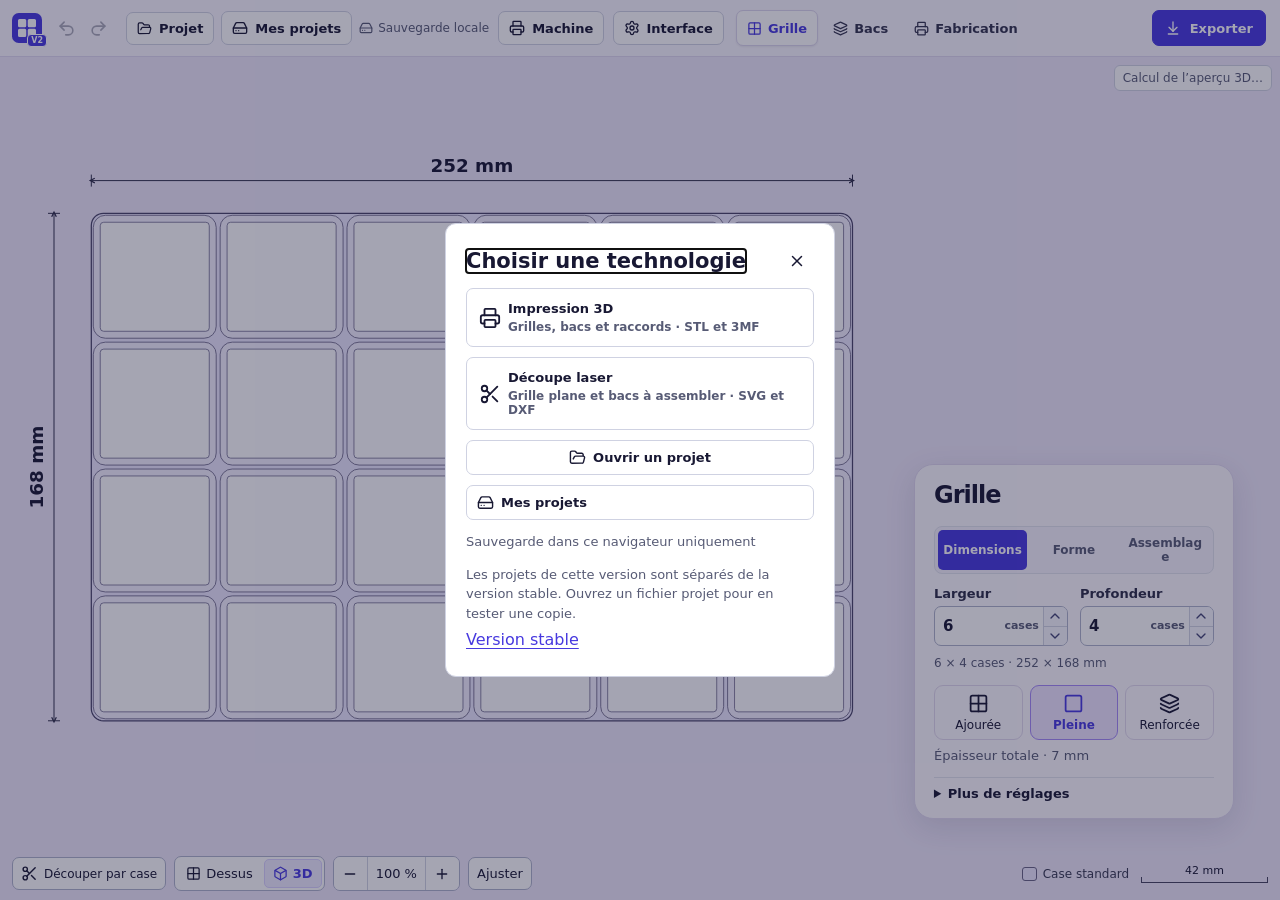
==== commit b05181a1: "Publish V2 preview.11 with assembly notice colors" ====
--- a/next/index.html
+++ b/next/index.html
@@ -7,7 +7,7 @@
     <meta name="theme-color" content="#ffffff">
     <link rel="icon" href="./gridfinity.svg" type="image/svg+xml">
     <title>Ultimate Gridfinity</title>
-    <script type="module" crossorigin src="./assets/index-DP7PN63_.js"></script>
+    <script type="module" crossorigin src="./assets/index-lnehVukB.js"></script>
     <link rel="stylesheet" crossorigin href="./assets/index-DRsykoeN.css">
   </head>
   <body>
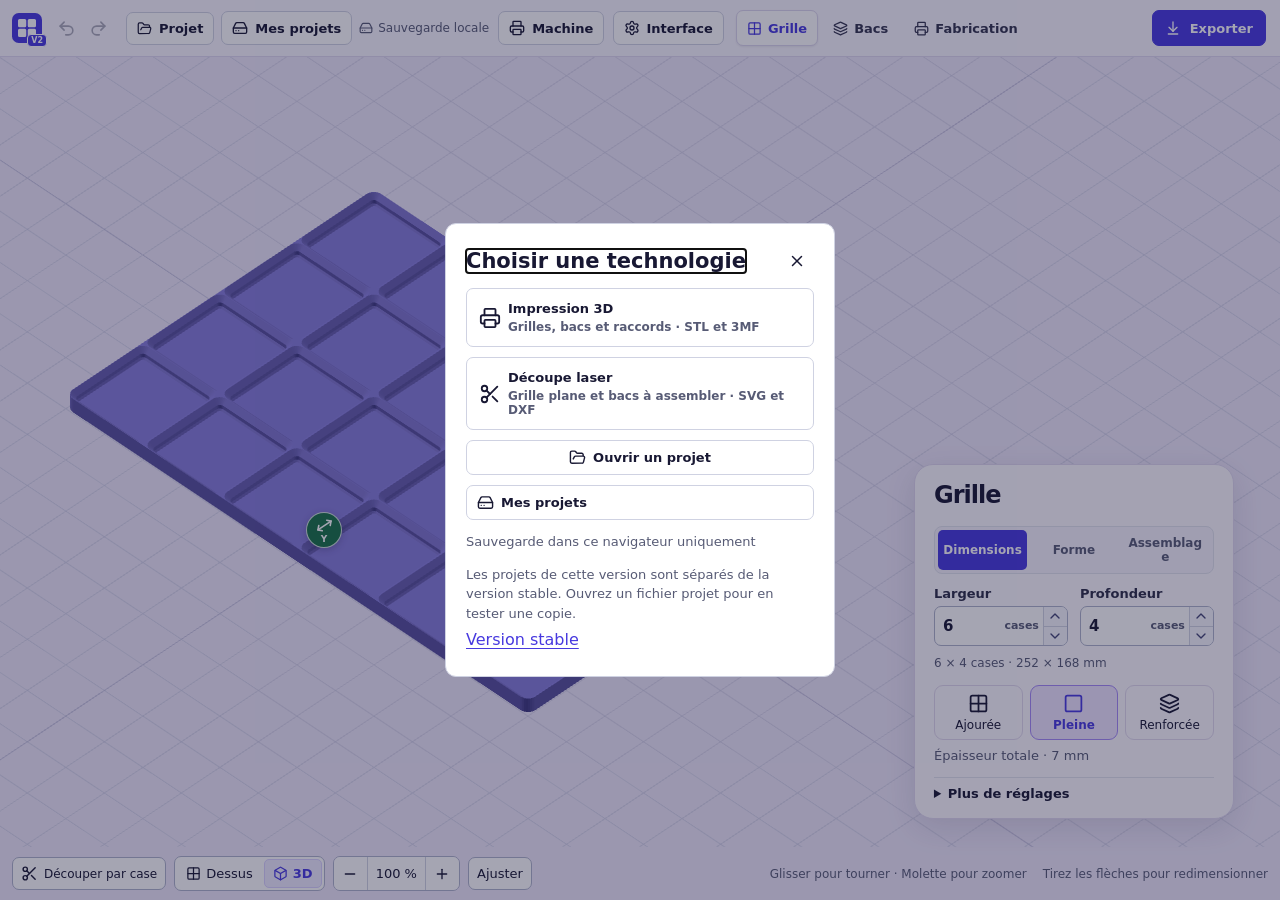
==== commit 88412be7: "Publish V2 preview.12 with editable fabrication layouts" ====
--- a/next/index.html
+++ b/next/index.html
@@ -7,8 +7,8 @@
     <meta name="theme-color" content="#ffffff">
     <link rel="icon" href="./gridfinity.svg" type="image/svg+xml">
     <title>Ultimate Gridfinity</title>
-    <script type="module" crossorigin src="./assets/index-lnehVukB.js"></script>
-    <link rel="stylesheet" crossorigin href="./assets/index-DRsykoeN.css">
+    <script type="module" crossorigin src="./assets/index-CyFAm3RC.js"></script>
+    <link rel="stylesheet" crossorigin href="./assets/index-Cq0ixWrB.css">
   </head>
   <body>
     <div id="root"></div>
--- a/next/assets/index-Cq0ixWrB.css
+++ b/next/assets/index-Cq0ixWrB.css
@@ -0,0 +1 @@
+:root{color:#181833;font-synthesis:none;--ink:#181833;--muted:#575b75;--border:#cfd2e2;--line:#e1e3ed;--accent:#4739df;--accent-hover:#382ac6;--accent-soft:#eeebff;--radius:7px;--workbench:#eee8fa;background:#fff;font-family:Inter,Segoe UI,system-ui,sans-serif}*,:before,:after{box-sizing:border-box}body{margin:0}button,input,select{color:inherit;font:inherit}button{cursor:pointer}button:disabled{opacity:.55;cursor:default}button:focus-visible,input:focus-visible,select:focus-visible,summary:focus-visible{outline:2px solid var(--accent);outline-offset:3px}button svg{flex:none}h1,h2,p,dl{margin:0}button,output{font-variant-numeric:tabular-nums}.visually-hidden{clip-path:inset(50%);white-space:nowrap;width:1px;height:1px;padding:0;position:absolute;overflow:hidden}.topbar{z-index:3;background:#f9f7ff;border-bottom:1px solid #ded8ef;grid-template-columns:minmax(max-content,1fr) auto minmax(max-content,1fr);align-items:center;min-height:57px;display:grid}.project-bar{align-items:center;gap:9px;padding:8px 12px;display:flex}.project-bar .project-controls{margin-left:4px}.brand-mark{flex:none}.stage-bar{display:contents}.stage-bar .primary{white-space:nowrap;grid-column:3;justify-self:end;width:auto;min-height:36px;margin-right:14px;padding:7px 12px;font-size:13px}.history-actions{gap:2px;display:flex}.history-actions button{width:30px;height:32px;padding:0}.history-actions button:disabled{opacity:.35;color:inherit;background:0 0}.technology-dialog .technology-choice{text-align:left;justify-content:flex-start;align-items:center;gap:12px;width:100%;margin-top:8px;padding:12px;display:flex}.technology-choice span{gap:4px;display:grid}.technology-choice small{color:var(--muted);font-size:12px}.outline-control{margin:12px 0}.grid-corner-controls{margin-bottom:12px}.corner-picker{grid-template-columns:1fr 1fr;gap:6px;margin:12px 0;display:grid}.corner-picker button{border:1px solid var(--border);border-radius:var(--radius);background:var(--panel,#fff);min-width:0;min-height:36px;color:var(--muted);padding:7px 6px;font-size:12px}.corner-picker button[aria-pressed=true]{border-color:var(--accent);background:var(--accent-soft);color:var(--accent)}.corner-picker .corner-preview{grid-column:1/-1;justify-items:center;gap:5px;display:grid}.corner-preview svg{width:100%;height:74px;overflow:visible}.corner-preview path{fill:var(--accent-soft);stroke:var(--accent);stroke-width:1.5px;vector-effect:non-scaling-stroke}.corner-preview circle{fill:var(--muted);opacity:.3}.corner-preview circle.active{fill:var(--accent);opacity:1}.corner-types{margin-bottom:10px}.corner-types button{flex-direction:column;flex:1;align-items:center;gap:4px;min-width:0;padding:7px 3px;font-size:12px;display:flex}.corner-types svg{fill:none;stroke:currentColor;stroke-width:1.8px;stroke-linecap:round;stroke-linejoin:round}.grid-corner-controls>.field{margin:10px 0}.outline-control .outline-preview{border:1px solid var(--line);border-radius:var(--radius);background:var(--workbench);width:100%;height:98px;fill:var(--accent-soft);stroke:var(--accent);stroke-width:.007px;margin:8px 0;padding:8px;display:block}.level-picker{border:1px solid var(--border);border-radius:var(--radius);background:var(--panel);align-items:center;gap:5px;min-width:0;padding:0 5px;display:flex}.level-picker select{min-width:0;max-width:100%;min-height:33px;color:var(--ink);background:var(--panel);border:0}.laser-toolpath{stroke:var(--accent);stroke-width:1px;stroke-dasharray:4 2;vector-effect:non-scaling-stroke;pointer-events:none}.laser-bin-fields{margin-top:12px}.laser-bin{cursor:pointer}.laser-bin :is(rect,path){fill-opacity:.42;stroke:var(--ink);stroke-width:1px;vector-effect:non-scaling-stroke}.laser-bin.selected :is(rect,path){stroke:var(--accent);stroke-width:2px}.laser-bin.conflict :is(rect,path){stroke:#b03c22;stroke-dasharray:4 2}.laser-bin text{fill:var(--ink);text-anchor:middle;dominant-baseline:central;font-weight:700}.laser-placement-target{cursor:pointer}.laser-placement-dot{fill:var(--accent);fill-opacity:.55;pointer-events:none}.laser-placement-target:is(:hover,:focus-visible) .laser-placement-dot{fill-opacity:1}.laser-bin-create,.laser-bin-measures{margin-block:12px}.laser-bin-options .checkbox-field{margin-top:8px}.laser-explode{align-items:center;gap:6px;display:inline-flex}.laser-explode[aria-pressed=true]{background:var(--accent-soft);color:var(--accent)}.laser-bin-view-select{max-width:100%;min-height:42px;font:inherit;color:var(--ink);background:var(--panel,white);border:1px solid var(--border);border-radius:var(--radius);padding:0 5px;font-size:16px;display:none}.laser-workbench-viewport{inset:0 var(--scene-reserve) 0 0;grid-template:minmax(0,1fr)/minmax(0,1fr);place-items:center;min-width:0;display:grid;position:absolute;overflow:hidden}.laser-panel-sheet{flex-direction:column;justify-content:center;align-items:center;gap:7px;width:min(94%,890px);height:92%;margin:0;display:flex}.laser-panel-sheet svg{width:100%;height:auto;max-height:calc(100% - 24px)}.laser-sheet-stock{fill:var(--panel,white)}.laser-panel-sheet path{fill-opacity:.4;stroke:var(--accent);stroke-width:1px;vector-effect:non-scaling-stroke}.laser-sheet-marks polyline{fill:none;stroke:var(--ink);stroke-width:1.2px;vector-effect:non-scaling-stroke;pointer-events:none}.laser-panel-sheet text{fill:var(--ink);text-anchor:middle;dominant-baseline:central;font-weight:700}.laser-panel-sheet figcaption{text-align:center;color:var(--muted);font-size:12px}.laser-interior-plan{-webkit-user-select:none;user-select:none;flex-direction:column;justify-content:center;align-items:center;gap:5px;width:min(90%,720px);height:88%;min-height:0;margin:0;display:flex}.laser-interior-plan svg{touch-action:none;width:100%;height:auto;min-height:0;max-height:calc(100% - 22px);display:block}.laser-interior-plan figcaption{color:var(--muted);text-align:center;font-size:12px}.laser-interior-rim,.laser-interior-floor{stroke-width:1px;vector-effect:non-scaling-stroke}.laser-interior-rim{fill:var(--accent-soft);stroke:var(--accent)}.laser-interior-floor{fill:var(--panel,white);stroke:var(--border)}.laser-divider{cursor:grab;touch-action:none}.laser-divider:active{cursor:grabbing}.laser-divider:focus{outline:none}.laser-divider-hit{stroke:#0000;stroke-width:26px;stroke-linecap:round;vector-effect:non-scaling-stroke}.laser-divider-shape,.laser-divider-number{stroke-width:1px;vector-effect:non-scaling-stroke;pointer-events:none}.laser-divider-shape{fill:#8394c4;stroke:#50628e}.laser-divider-number{fill:var(--panel,white);stroke:#50628e}.laser-divider:is(.selected,:hover) .laser-divider-shape{fill:var(--accent);stroke:var(--accent)}.laser-divider.selected .laser-divider-number{stroke:var(--accent);stroke-width:2px}.laser-divider:focus-visible .laser-divider-shape{stroke:var(--ink);stroke-width:1.5px;stroke-dasharray:3 2}.laser-divider text{fill:var(--ink);dominant-baseline:central;text-anchor:middle;pointer-events:none;font-weight:750}.laser-segment-controls{gap:13px;margin-top:12px;display:grid}.laser-interior-bin-picker{grid-template-columns:auto minmax(0,1fr);align-items:center;gap:8px}.laser-segment-controls .fields{gap:9px 12px;margin-top:0}.laser-divider-actions .secondary{justify-content:center;align-items:center;gap:5px;display:inline-flex}.laser-divider-add{grid-template-columns:repeat(2,minmax(0,1fr));display:grid}.laser-divider-add button{justify-content:center;min-width:0}.laser-divider-pick{flex-wrap:wrap;gap:5px;display:flex}.laser-divider-pick .secondary{min-width:40px;min-height:36px}.laser-divider-pick .secondary[aria-pressed=true]{border-color:var(--accent);background:var(--accent-soft);color:var(--accent)}.project-controls>button,.machine-trigger,.project-dialog .secondary,.control-details .secondary{align-items:center;gap:7px;display:flex}.project-dialog{border:1px solid var(--border);width:min(390px,100% - 30px);color:var(--ink);border-radius:11px;padding:20px}.project-dialog::backdrop{background:#17153762}.dialog-heading{justify-content:space-between;align-items:center;display:flex}.dialog-heading h2{font-size:21px}.project-dialog .secondary{width:100%;margin-top:10px}.machine-dialog{width:min(460px,100% - 24px);max-height:calc(100dvh - 24px)}.machine-dialog .dialog-heading h2:focus{outline:none}.machine-setup-help{margin-top:5px}.machine-profiles>.field,.machine-settings,.laser-stock-settings{margin-top:12px}.machine-dialog .input-wrap{height:44px}.machine-dialog .profile-form{border-top:1px solid var(--line);margin-top:14px;padding-top:3px}.machine-dialog .profile-form .secondary{width:auto}.machine-dialog .profile-form .icon-button{margin-top:10px}.machine-setup-actions{border-top:1px solid var(--line);grid-template-columns:minmax(0,1fr) minmax(0,1fr);align-items:stretch;gap:8px;margin-top:15px;padding-top:13px;display:grid}.machine-setup-actions .secondary{justify-content:center;margin-top:0}.machine-setup-actions button{min-width:0}.machine-trigger{white-space:nowrap}.machine-menu-dialog>:is(.field,.notice,.machine-empty,.machine-menu-measurement){margin-top:12px}.machine-menu-actions{margin-top:14px}.machine-menu-actions .secondary{justify-content:center}@media (width>=791px) and (width<=1100px){.project-bar :is(.machine-trigger,.interface-trigger) span{display:none}}@media (width>=791px) and (width<=900px) and (height>=561px){.project-controls>button span{display:none}}.step-nav{grid-column:2;align-items:center;gap:4px;display:flex}.step-nav button{border-radius:var(--radius);color:#33344f;white-space:nowrap;background:0 0;border:1px solid #0000;align-items:center;gap:6px;min-height:36px;padding:6px 10px;font-size:13px;font-weight:650;display:flex}.step-nav button:hover{background:#ffffff80}.step-nav button[aria-current]{color:var(--accent);background:#fff;border-color:#dcd6ed;box-shadow:0 1px 2px #2a244414}.workspace{--card-right:clamp(16px, 3.6vw, 56px);--card-width:clamp(255px, 25vw, 348px);--scene-reserve:calc(var(--card-right) + var(--card-width) + 12px);grid-template-rows:minmax(0,1fr);grid-template-columns:minmax(0,1fr);height:calc(100dvh - 57px);min-height:420px;display:grid;position:relative}.sidebar{right:var(--card-right);z-index:2;width:var(--card-width);background:#fcfaff;border:1px solid #dfd7ee;border-radius:19px;flex-direction:column;max-height:calc(100% - 132px);display:flex;position:absolute;bottom:clamp(65px,9vh,108px);box-shadow:0 9px 30px #30244f20}.step-body{overscroll-behavior:contain;scrollbar-width:thin;flex:1;min-height:0;padding:17px 19px;overflow:auto}.step-body .input-wrap{height:40px}.step-body .input-wrap input{padding-left:8px}.step-body .unit{padding-inline:3px 4px;font-size:11px}.step-body .number-stepper{flex-basis:24px}.workspace.drawing-open{--card-width:clamp(304px, 35vw, 490px)}[data-step=grid] .scene-dimension{display:none}[data-step=bins] .scene-dimension[style]{visibility:hidden;opacity:0;transition:opacity .12s,visibility 0s .24s}[data-step=bins] .scene-axis:is(:hover,:focus-within,:has(.scene-resize:active)) .scene-dimension[style]{visibility:visible;opacity:1;transition-delay:0s}.bin-drawing{border-bottom:1px solid var(--line);margin-bottom:16px;padding-bottom:13px}.drawing-heading{justify-content:space-between;align-items:center;gap:8px;margin-bottom:10px;display:flex}.drawing-heading h2{letter-spacing:-.035em;font-size:22px}.drawing-pdf{color:var(--accent);align-items:center;gap:5px;padding:5px 8px;display:flex}.drawing-caption{color:var(--muted);font-size:12px}.drawing-views{grid-template-columns:repeat(3,minmax(0,1fr));gap:6px;display:grid}.drawing-views button{border:1px solid var(--border);border-radius:var(--radius);background:#fff;justify-content:center;align-items:center;gap:5px;min-height:35px;padding:4px;font-size:13px;font-weight:650;display:flex}.drawing-views button[aria-pressed=true]{background:var(--accent-soft);color:var(--accent);border-color:#af9cf3}.drawing-sheet,.drawing-placeholder{aspect-ratio:1.5;width:100%;min-height:150px;max-height:min(29dvh,280px);margin-top:8px;display:block}.drawing-placeholder{text-align:center;color:var(--muted);place-items:center;font-size:13px;display:grid}.drawing-caption{margin-top:3px}.drawing-cut-position{color:var(--muted);align-items:center;gap:8px;font-size:12px;display:flex}.drawing-cut-position input{width:0;min-width:40px;accent-color:var(--accent);flex:1}.drawing-cut-position span:last-child{text-align:right;white-space:nowrap;min-width:62px}.drawing-stock{fill:#f0edf7;stroke:#817d94;stroke-width:1.15px;vector-effect:non-scaling-stroke}.drawing-sockets rect{fill:#fff;stroke:#a39cb2;stroke-width:.8px;vector-effect:non-scaling-stroke}.drawing-cut{fill:#e3d6ff;stroke:#a083da;stroke-width:.85px;vector-effect:non-scaling-stroke}.drawing-selected{stroke:#32235c;stroke-width:2px;vector-effect:non-scaling-stroke}.drawing-hatch{fill:none;stroke:#9b7ded;stroke-width:.85px;vector-effect:non-scaling-stroke}.drawing-dimension line{stroke:#36334d;stroke-width:1px;vector-effect:non-scaling-stroke}.drawing-dimension text{fill:var(--ink);font-weight:700}.card-heading{justify-content:space-between;align-items:center;gap:8px;display:flex}.card-action{color:var(--accent);white-space:nowrap;background:0 0;border:0;border-radius:5px;align-items:center;gap:5px;padding:5px 6px;font-size:13px;font-weight:650;display:flex}.card-action:hover:not(:disabled){background:var(--accent-soft)}.grid-card-size{color:var(--muted);margin-top:10px;font-size:12px}.sidebar .grid-types{background:0 0;border:0;gap:7px;padding:0}.sidebar .grid-types button{border:1px solid #e1d9ed;border-radius:9px;align-content:center;justify-items:center;gap:4px;min-height:55px;font-size:12px;display:grid}.sidebar .grid-types button[aria-pressed=true]{background:#eee5ff;border-color:#a58af6}.sidebar .grid-card-options{border:0;border-top:1px solid var(--line);border-radius:0;padding:8px 0 0}.grid-card-options .grid-modes{margin:10px 0}.bin-color-swatch{vertical-align:-2px;border:1px solid #18183330;border-radius:4px;flex:none;width:15px;height:15px;display:inline-block}.bin-color-field{align-items:center;gap:5px;font-size:12px;font-weight:650;display:flex}.bin-color-field input{border:1px solid var(--border);cursor:pointer;background:#fff;border-radius:7px;width:34px;height:32px;padding:3px}.section-title{margin-bottom:16px}.section-title h1{letter-spacing:-.04em;font-size:24px;font-weight:745;line-height:1.14}.section-title p{color:var(--muted);margin-top:5px;font-size:13px;line-height:1.4}.dimension-settings{border-top:1px solid var(--line);margin-top:12px;padding-top:12px}.dimension-settings>.custom-units{margin-bottom:10px}.primary{border:1px solid var(--accent);border-radius:var(--radius);background:var(--accent);color:#fff;justify-content:center;align-items:center;gap:9px;width:100%;min-height:49px;padding:11px 9px;font-size:15px;font-weight:700;display:flex}.primary:hover:not(:disabled){background:var(--accent-hover)}.segments{border:1px solid var(--border);border-radius:var(--radius);background:#f7f7fc;margin-bottom:18px;padding:3px;display:flex}.segments button{background:0 0;border:1px solid #0000;border-radius:5px;flex:1;min-height:33px;font-size:14px}.segments button[aria-pressed=true]{color:var(--accent);background:#fff;border-color:#c8c2fa;font-weight:700}.grid-modes{grid-template-columns:repeat(2,minmax(0,1fr));gap:3px;display:grid}.grid-modes button,.custom-units button{white-space:nowrap;padding-inline:5px;font-size:13px}.custom-units{margin-bottom:12px}.fields{grid-template-columns:repeat(2,minmax(0,1fr));gap:13px 12px;display:grid}.field{color:#2d2e48;align-content:end;gap:5px;min-width:0;font-size:13px;font-weight:560;display:grid}.field select{border-radius:var(--radius);background:#fff;border:1px solid #aeb3ca;width:100%;min-width:0;height:39px;padding:5px 8px;font-size:14px}.variant-setting{margin-top:15px}.grid-types{gap:3px;margin-bottom:0}.grid-types button{flex:1 1 0;padding-inline:4px;font-size:13px}.variant-setting .help{margin-top:6px}.input-wrap{border-radius:var(--radius);background:#fff;border:1px solid #aeb3ca;align-items:center;min-width:0;height:50px;display:flex}.input-wrap:focus-within{border-color:var(--accent);box-shadow:0 0 0 2px #4739df24}.input-wrap.invalid{border-color:#b14229}.input-wrap input{width:100%;min-width:0;color:var(--ink);font-variant-numeric:tabular-nums;background:0 0;border:0;outline:none;padding:8px 0 8px 10px;font-size:15px}.input-wrap input:focus-visible{outline:none}.unit{color:var(--muted);padding:0 7px 0 4px;font-size:12px}.number-stepper{border-left:1px solid var(--border);flex:0 0 31px;grid-template-rows:1fr 1fr;align-self:stretch;display:grid}.number-stepper button{color:#424474;touch-action:manipulation;background:#f6f6fd;border:0;place-items:center;padding:0;display:grid}.number-stepper button:first-child{border-radius:0 6px 0 0}.number-stepper button:last-child{border-top:1px solid var(--border);border-radius:0 0 6px}.number-stepper button:hover:not(:disabled){background:var(--accent-soft);color:var(--accent)}.number-stepper button:focus-visible{z-index:1;outline-offset:-2px}.measurement{border:1px solid var(--line);border-radius:var(--radius);background:#f9f9fe;margin-top:22px;padding:8px 11px;font-size:13px}.measurement div{justify-content:space-between;gap:8px;padding:7px 0;display:flex}.measurement div+div{border-top:1px solid var(--line)}.measurement dt{color:var(--muted)}.measurement dd{white-space:nowrap;font-variant-numeric:tabular-nums;margin:0;font-weight:720}.help{color:var(--muted);margin-top:13px;font-size:13px;line-height:1.5}.sample{color:var(--accent);background:0 0;border:none;justify-content:center;align-items:center;gap:7px;margin-top:15px;padding:8px 0;font-size:13px;font-weight:640;display:flex}.sample:hover{text-decoration:underline}.shape-buttons{grid-template-columns:repeat(2,minmax(0,1fr));gap:9px;display:grid}.shape-buttons button{border-radius:var(--radius);background:#fff;border:1px solid #aeb3ca;align-content:center;justify-items:center;gap:6px;min-height:72px;padding:8px 4px;font-size:14px;font-weight:580;display:grid}.shape-buttons button.active,.shape-buttons button:hover:not(:disabled){border-color:var(--accent);background:var(--accent-soft)}.shape-buttons button.active svg{color:var(--accent)}.cut-section,.print-list,.draw-help{border-top:1px solid var(--line);margin-top:20px;padding-top:16px}.cut-list{scrollbar-width:thin;gap:4px;max-height:126px;margin-bottom:13px;display:grid;overflow:auto}.cut-row{border-radius:var(--radius);min-height:38px;display:flex}.cut-row.active,.files li.active{background:var(--accent-soft)}.cut-row:hover,.files li:hover{background:#f3f1ff}.cut-row>button:first-child{text-align:left;background:0 0;border:0;flex:1;align-items:center;gap:9px;padding:8px;font-size:14px;display:flex}.cut-row.active>button:first-child{font-weight:720}.icon-button{background:0 0;border:0;border-radius:5px;place-items:center;padding:8px;display:inline-grid}.icon-button:hover{color:var(--accent);background:#e6e1ff}.vertices{color:#31324e;margin-top:13px;font-size:13px}.vertices summary{cursor:pointer;width:fit-content;font-weight:650}.reference-mode{margin-bottom:11px}.reference-mode button{font-size:12px}.vertex-choice{align-items:center;gap:10px;margin:9px 0;display:flex}.vertex-choice select{border:1px solid var(--border);background:#fff;border-radius:5px;flex:1;min-width:0;padding:6px 8px}.draw-help h2{font-size:15px}.draw-help p{color:var(--muted);margin:5px 0 9px;font-size:13px;line-height:1.45}.draw-actions{align-items:center;gap:7px;display:flex}.secondary{border:1px solid var(--border);border-radius:var(--radius);background:#fff;padding:8px 10px;font-size:13px;font-weight:650}.control-details{border:1px solid var(--line);border-radius:var(--radius);margin-top:12px;padding:9px 10px}.control-details summary{cursor:pointer;font-size:13px;font-weight:700}.control-details .fields,.control-details>.field,.profile-form>.field{margin-top:10px}.control-details .help{margin:8px 0}.control-actions{align-items:center;gap:8px;display:flex}.profile-apply{margin-top:7px}.text-field{border-radius:var(--radius);background:#fff;border:1px solid #aeb3ca;width:100%;padding:8px 9px}.bin-suggestion{margin:8px 0;font-size:13px}.space-actions{gap:6px;display:grid}.checkbox-field{align-items:center;gap:7px;margin-top:10px;font-size:13px;display:flex}.cut-border-controls>.field{margin-top:8px}.control-heading{margin-bottom:9px;font-size:14px;font-weight:740}.connector-setting{margin-top:16px}.connector-setting>.field+.field,.connector-setting .help{margin-top:8px}.clearance-presets,.connector-filter{align-items:center;gap:6px;margin-top:8px;display:flex}.clearance-presets{flex-wrap:wrap}.clearance-presets button{padding:5px 7px;font-size:12px}.clearance-presets button[aria-pressed=true]{border-color:var(--accent);color:var(--accent);background:var(--accent-soft)}.connector-comparison{margin-top:12px}.connector-filter{font-size:12px}.connector-filter input{accent-color:var(--accent)}.connector-choices,.junction-rows{margin:8px 0 0;padding:0;list-style:none}.connector-choices li,.junction-rows li{border-top:1px solid var(--line);padding:8px 5px;font-size:13px}.connector-choices li.active,.junction-rows li.active{background:var(--accent-soft)}.connector-choices small,.junction-rows small{color:var(--muted);overflow-wrap:anywhere;margin-top:3px;display:block}.connector-choices .connector-best{color:#176554;font-weight:700}.connector-choices .file-download{margin-top:5px}.junction-list{margin-bottom:10px}.junction-count{color:var(--muted);margin-left:5px;font-weight:550}.junction-rows li{justify-content:space-between;align-items:flex-start;gap:5px;display:flex}.junction-rows .junction-open{color:#854516}.connector-status{margin-block:7px}.usable-area,.assembled-size{color:var(--muted);flex-wrap:wrap;justify-content:space-between;gap:4px 8px;font-size:13px;display:flex}.usable-area{margin-top:12px}.assembled-size{margin-top:6px}.usable-area strong,.assembled-size strong{color:var(--ink)}.print-summary{letter-spacing:-.02em;font-size:18px;font-weight:740}.cell-count{color:#87530f;margin-top:4px;font-size:13px;font-weight:650}.notice{border-radius:var(--radius);color:#754711;background:#fff7ea;border:1px solid #edd2a7;margin:10px 0;padding:9px 10px;font-size:13px;line-height:1.38}.notice.error{color:#8d2e1a;background:#fff1ed;border-color:#efc7bc}.files{margin:11px 0 0;padding:0;list-style:none}.files li{border-top:1px solid var(--line);justify-content:space-between;align-items:center;gap:3px;min-height:46px;padding:4px;display:flex}.file-piece{text-align:left;background:0 0;border:0;flex:1;align-items:center;gap:9px;padding:4px 0;font-size:13px;display:flex}.file-piece small{color:var(--muted);margin-top:2px;font-size:12px;display:block}.file-number{background:var(--accent-soft);min-width:25px;height:25px;color:var(--accent);border-radius:50%;place-items:center;font-weight:720;display:grid}.file-download{border:1px solid var(--border);background:#fff;border-radius:5px;justify-content:center;align-items:center;gap:4px;min-height:31px;padding:4px 6px;font-size:12px;display:flex}.file-download:hover:not(:disabled){border-color:var(--accent);color:var(--accent)}.clip-file>span{padding-left:5px;font-size:13px}.clip-file strong{color:#087c6e;margin-left:4px}.download-status{color:#276c60;text-align:center;overflow-wrap:anywhere;margin-top:7px;font-size:12px}.print-tabs{margin-bottom:13px}.print-tabs+.download-status{margin-bottom:10px}.print-tabs button{min-width:0;padding-inline:2px;font-size:12px}.workspace.notice-open{--card-right:20px;--card-width:clamp(268px, 23vw, 314px);background:var(--workbench)}.notice-open .sidebar{max-height:calc(100% - 56px);top:28px;bottom:auto}.notice-preview{min-width:0;min-height:0;padding:19px calc(var(--scene-reserve) + 12px) 11px 22px;grid-template-rows:minmax(0,1fr) auto;display:grid}.notice-scroll{min-height:0;padding:9px 7px 12px;overflow:auto}.notice-spread{grid-template-columns:repeat(2,minmax(0,1fr));place-items:start center;gap:14px;display:grid}.notice-spread:has(>:only-child){grid-template-columns:minmax(0,1fr)}.notice-paper{background:#fff;border:1px solid #dad3e9;border-radius:5px;width:min(100%,70.7dvh - 111.706px);min-width:0;height:auto;font-family:Arial,Helvetica,sans-serif;display:block;box-shadow:0 5px 15px #30244f18}.notice-spread.enlarged{grid-template-columns:minmax(595px,1fr)}.notice-spread.enlarged .notice-paper{width:min(100%,680px)}.notice-pagination{justify-content:center;align-items:center;gap:9px;display:flex}.notice-pagination button{place-items:center;min-height:32px;padding:3px 7px;display:inline-grid}.notice-pagination .notice-zoom{align-items:center;gap:5px;margin-left:5px;display:inline-flex}.notice-pagination output,.notice-empty{color:var(--muted);font-size:13px}.notice-empty{text-align:center;margin:30px auto}.notice-sections{gap:7px;margin-block:5px 13px;display:grid}.notice-sections button{text-align:left;align-items:center;gap:8px;min-height:41px;display:flex}.notice-sections button svg:last-child{margin-left:auto}.notice-sections button[aria-pressed=true]{color:var(--accent);background:var(--accent-soft);border-color:#bbb1f2}.notice-download{margin-bottom:8px}.notice-ink{margin-bottom:12px}.notice-ink button{font-size:12px}@media (width<=1090px){.notice-spread{grid-template-columns:minmax(0,1fr)}.notice-paper:nth-child(2){display:none}}.plan{background:var(--workbench);grid-area:1/1;grid-template-rows:minmax(0,1fr) auto;grid-template-columns:auto minmax(0,1fr);min-width:0;min-height:0;display:grid;overflow:hidden}.plan-heading,.plan-footer{justify-content:space-between;align-items:center;gap:12px;padding:9px 12px;display:flex}.plan-heading{grid-area:2/1}.plan-footer{grid-area:2/2;justify-self:end}.plan-tools{flex-wrap:wrap;flex:auto;align-items:center;gap:8px;display:flex}.cell-tool{border-radius:var(--radius);white-space:nowrap;background:#fff;border:1px solid #aeb3ca;align-items:center;gap:6px;min-height:33px;padding:5px 8px;font-size:12px;display:flex}.cell-tool[aria-pressed=true]{color:#794207;background:#ffecd0;border-color:#b5640b}.view-switch{border-radius:var(--radius);background:#fff;border:1px solid #aeb3ca;gap:2px;padding:2px;display:flex}.view-switch button{white-space:nowrap;background:0 0;border:1px solid #0000;border-radius:5px;justify-content:center;align-items:center;gap:5px;height:29px;padding:0 8px;font-size:13px;display:flex}.view-switch button[aria-pressed=true]{background:var(--accent-soft);color:var(--accent);border-color:#d9d1ff;font-weight:680}.view-switch button:hover:not(:disabled){color:var(--accent)}.zoom-tools{flex:none;align-items:center;gap:8px;display:flex}.zoom-tools button,.zoom-tools output{background:#fff;place-items:center;height:33px;padding:0 8px;font-size:13px;display:grid}.zoom-tools button:hover:not(:disabled){color:var(--accent);background:var(--accent-soft)}.zoom-group{border-radius:var(--radius);border:1px solid #aeb3ca;display:flex;overflow:hidden}.zoom-group button{border:0;width:33px}.zoom-group button:focus-visible{outline-offset:-3px}.zoom-group output{border-left:1px solid var(--border);border-right:1px solid var(--border);min-width:59px}.fit-button{border-radius:var(--radius);border:1px solid #aeb3ca}.paper{grid-area:1/1/2/-1;min-height:0;display:grid;position:relative}.plan-canvas{display:contents}.mobile-tool-icon,.mobile-panel-bar{display:none}.plan-canvas>svg{touch-action:none;-webkit-user-select:none;user-select:none;cursor:grab;width:100%;height:100%;min-height:0;transition:opacity .18s;display:block}.plan-canvas>svg:active{cursor:grabbing}.plan-canvas>svg.drawing,.plan-canvas>svg.drawing *{cursor:crosshair}.plan-canvas.showing-3d>svg{opacity:0;pointer-events:none}.scene3d{opacity:0;pointer-events:none;background:var(--workbench);min-height:0;transition:opacity .24s;display:grid;position:absolute;inset:0;overflow:hidden}.scene3d.active{opacity:1;pointer-events:auto}.scene3d canvas{touch-action:none;cursor:grab;width:100%;height:100%;min-height:0;display:block}.scene3d canvas:active{cursor:grabbing}.scene3d canvas:focus-visible{outline:2px solid var(--accent);outline-offset:-3px}.scene-labels{pointer-events:none;position:absolute;inset:0}.scene-labels span{color:#4231c5;background:#fff;border:1px solid #5a45cf;border-radius:50%;place-items:center;min-width:25px;min-height:25px;padding:2px 4px;font-size:12px;font-weight:740;display:grid;position:absolute;top:0;left:0;box-shadow:0 1px 4px #30246b28}.scene-labels .selected{color:#fff;background:var(--accent)}.scene-options{bottom:7px;left:0;right:var(--scene-reserve);pointer-events:none;flex-wrap:wrap;justify-content:center;align-items:center;gap:10px;padding-inline:8px;display:flex;position:absolute}.print-visibility{pointer-events:auto}.print-visibility-select{display:none}.explode-button{pointer-events:auto;background:#fff;border:1px solid #c8c3e4;border-radius:8px;justify-content:center;align-items:center;gap:6px;min-height:43px;display:flex;box-shadow:0 2px 5px #30246b0c}.explode-button:hover,.explode-button[aria-pressed=true]{color:#3928c7;background:#e8e1ff}.scene-dimensions{pointer-events:none;position:absolute;inset:0}.scene-dimension{color:#fff;pointer-events:auto;background:#201c2d;border-radius:17px;width:130px;padding:6px 7px 5px 11px;position:absolute;top:0;left:0;box-shadow:0 3px 12px #28213b2e}.scene-dimension:not([style]){visibility:hidden}.scene-resize{background:var(--axis-color);color:#fff;cursor:grab;touch-action:none;-webkit-user-select:none;user-select:none;pointer-events:auto;border:1px solid #ffffffc9;border-radius:50%;grid-template-rows:18px 10px;align-content:center;place-items:center;width:36px;height:36px;display:grid;position:absolute;top:0;left:0;box-shadow:0 2px 7px #27204b45}.scene-resize:not([style]){visibility:hidden}.scene-resize svg{transform:rotate(var(--resize-angle));pointer-events:none}[data-axis=width]{--axis-color:#a92c40}[data-axis=depth]{--axis-color:#187347}[data-axis=height]{--axis-color:#2257ad}.scene-axis-letter{pointer-events:none;font-size:9px;font-weight:800;line-height:1}.scene-resize:hover,.scene-resize:active{background:color-mix(in srgb, var(--axis-color), black 18%)}.scene-resize:active{cursor:grabbing}.scene-resize:focus-visible{outline:2px solid var(--axis-color);outline-offset:3px}.section-indicator{color:#392589;background:#e7e1ff;border-radius:7px;margin:0;padding:6px 10px;font-size:12px;font-weight:650}.drawing-selection{margin-bottom:10px}.stretch-feedback{z-index:1;border-radius:var(--radius);color:#165c4b;pointer-events:none;background:#f5fffa;border:1px solid #b3d9ce;max-width:min(380px,100% - 24px);padding:8px 11px;font-size:13px;font-weight:650;position:absolute;bottom:12px;left:12px}.stretch-feedback.blocked{color:#834b19;background:#fff6e9;border-color:#eccb9b}.scene-dimension .field{color:#ece7fa;gap:1px}.scene-dimension .field label{white-space:nowrap;font-size:11px}.scene-dimension .input-wrap{background:0 0;border:0;border-radius:5px;height:31px}.scene-dimension .input-wrap:focus-within{box-shadow:0 0 0 2px #a99aff}.scene-dimension .input-wrap.invalid{box-shadow:0 0 0 2px #fba287}.scene-dimension .input-wrap input{color:#fff;padding:1px 0;font-size:17px;font-weight:720}.scene-dimension .unit{color:#e0d9f2;padding:0 4px 0 0;font-size:10px}.scene-dimension .number-stepper{border:0;flex-basis:23px}.scene-dimension .number-stepper button{color:#fff;background:#ffffff16;border-color:#ffffff28}.scene-dimension .number-stepper button:hover:not(:disabled){color:#fff;background:#ffffff34}.scene-dimension .number-stepper svg{width:13px;height:13px}.explode-button{min-height:38px;color:var(--accent);padding:6px 14px;font-size:13px;font-weight:680}.scene-help{color:var(--muted);flex-wrap:wrap;align-items:center;gap:5px 16px;font-size:12px;display:flex}.scene-conflict-note{color:#8d430a;font-weight:650}.scene-fit-bin{border-radius:var(--radius);color:#783706;background:#fff7e9;border:1px solid #a65b26;max-width:calc(100% - 24px);min-height:38px;padding:7px 12px;font-size:13px;font-weight:700;position:absolute;top:12px;left:12px;box-shadow:0 2px 8px #34204726}.scene-fit-bin:hover{background:#ffe9cc}.scene-touch{display:none}.scene-clip-note{align-items:center;gap:5px;display:inline-flex}.viewer-status{border:1px solid var(--border);color:var(--muted);background:#fff;border-radius:6px;padding:5px 8px;font-size:12px;position:absolute;inset:8px 8px auto auto}.scene-unavailable{color:var(--muted);font-size:12px}.empty-plan{color:var(--muted);text-align:center;pointer-events:none;place-self:center;padding:10px;position:absolute}.dimensions{pointer-events:none;text-anchor:middle;fill:var(--ink);font-weight:740}.dimensions line{stroke:#30304b;stroke-width:1px;vector-effect:non-scaling-stroke}.stock,.socket-rim,.socket-floor,.cut-shape,.cut-handle,.affected,.affected-split,.seam,.clip,.print-piece{vector-effect:non-scaling-stroke}.stock{fill:#ece8ff;stroke:#494569;stroke-width:1.25px}.sockets{pointer-events:none}.socket-rim{fill:#ffffff65;stroke:#696485;stroke-width:.85px}.socket-floor{fill:#fefeff;stroke:#6c688c;stroke-width:.8px}.magnet-pocket{fill:#c4b9e5;stroke:#69598e;stroke-width:.9px;vector-effect:non-scaling-stroke}.weight-pocket{fill:none;stroke:#69598e;stroke-dasharray:3 2;vector-effect:non-scaling-stroke}.screw-hole{fill:#51466f}.edge-guides{pointer-events:none}.edge-guides line{stroke:#9c550d;stroke-width:1.2px;stroke-dasharray:3 3;vector-effect:non-scaling-stroke}.edge-guides text{fill:#794207;stroke:#fffefa;stroke-width:3px;paint-order:stroke;stroke-linejoin:round;vector-effect:non-scaling-stroke;font-weight:720}.affected{fill:#ffd78c31;stroke:#b16a239e;stroke-width:1px;stroke-dasharray:4 3}.affected-split{fill:#6857ef17;stroke:#5743bda8;stroke-width:1px;stroke-dasharray:4 3}.cut-shape{fill:#ffbf5965;stroke:#b5640b;stroke-width:1.3px;stroke-dasharray:6 4;cursor:move}.cut-shape.selected{stroke:#c26903;stroke-width:1.8px}.cut-border{fill:#52a6a68a;stroke:#276d74;stroke-width:1px;vector-effect:non-scaling-stroke;pointer-events:none}.cut-handle{fill:#fff6e9;stroke:#c26903;stroke-width:1.7px;cursor:crosshair}.cell-hit{fill:#0000;stroke:#0000;cursor:crosshair;vector-effect:non-scaling-stroke}.cell-hit:hover,.cell-hit:focus-visible{fill:#f4a94b4d;stroke:#a25512;stroke-width:1.2px;outline:none}.scene3d canvas[data-placement-target=available]:not(:active){cursor:copy}.scene3d canvas[data-placement-target=blocked]:not(:active){cursor:not-allowed}.placement-hint{color:#276c60;font-size:13px;font-weight:650}.placement-hint.blocked{color:#8d2e1a}.bin-slot{cursor:pointer}.bin-outline{fill-opacity:.33;stroke-width:1.5px;vector-effect:non-scaling-stroke}.bin-slot.selected .bin-outline,.bin-slot:focus-visible .bin-outline{fill-opacity:.55;stroke-width:2.5px}.bin-slot.conflict .bin-outline{fill:#f89882;stroke:#a94230;stroke-dasharray:4 2}.bin-slot text{text-anchor:middle;dominant-baseline:central;fill:#2b2542;pointer-events:none;paint-order:stroke;stroke:#fff;stroke-width:2px;vector-effect:non-scaling-stroke;font-weight:740}.bin-divider,.bin-notch{vector-effect:non-scaling-stroke;pointer-events:none}.bin-divider{stroke:#463a64;stroke-width:1.25px;opacity:.65}.bin-notch{stroke:#fff;stroke-width:3px;stroke-linecap:round}.bin-space-preview{fill:#55b7a52b;stroke:#168370;stroke-dasharray:6 4;stroke-width:2px;vector-effect:non-scaling-stroke;pointer-events:none}.key.bin-space-key{background:#e2f2ee;border:1px dashed #168370}.add-bin{color:var(--accent);align-items:center;gap:7px;display:flex}.bin-count{margin-bottom:10px;font-size:13px;font-weight:680}.bins-list>summary{align-items:center;gap:5px;min-height:20px;display:flex}.bins-list>summary>.bin-caption{margin-left:auto}.bins-list[open]>summary>svg{transform:rotate(180deg)}.bins-list .cut-list{margin:8px 0 0}.bin-inspector{border:1px solid var(--line);background:#faf9fe;border-radius:10px;margin-top:12px}.bin-inspector-header{justify-content:space-between;align-items:center;gap:4px;padding:10px;display:flex}.bin-inspector-header>div:first-child{overflow-wrap:anywhere;min-width:0}.bin-inspector-header h2{font-size:16px}.bin-inspector-header .bin-caption{white-space:nowrap}.bin-caption{color:var(--muted);font-size:12px;font-weight:500}.bin-inspector-actions{align-items:center;gap:3px;display:flex}.bin-inspector-actions .icon-button{width:26px;height:32px;padding:0}.bin-inspector>.notice{margin:0 10px 10px}.bin-inspector>.notice>button{margin-top:7px;display:flex}.bin-supports{margin:0 10px 8px}.bin-inspector-body{border-top:1px solid var(--line);padding:10px}.bin-inspector-body .fields{gap:9px 8px}.bin-size-label{margin-top:7px}.bin-stack-action{justify-content:center;width:100%;margin-top:10px}.bin-options{border:0;border-top:1px solid var(--line);border-radius:0;margin:0}.bin-option-group{border-top:1px solid var(--line);margin-top:10px;padding-top:10px}.bin-option-group .control-heading{margin:0;font-size:13px}.bin-separate-action{margin-top:10px}.bin-height-sizes{color:var(--muted);margin:5px 0 12px;padding:0;font-size:12px;line-height:1.6;list-style:none}.bin-file-height{color:var(--muted);margin-top:3px;display:block}.draft{pointer-events:none}.draft polyline{fill:none;stroke:#b5640b;stroke-width:1.5px;vector-effect:non-scaling-stroke}.draft circle{fill:#b5640b}.seam{stroke:#5847df;stroke-width:1.8px;stroke-dasharray:7 4;pointer-events:none}.seam.missing{stroke:#aa3d25}.seam.inspected{stroke-width:3.2px}.seam.muted,.link-muted{opacity:.28}.junction-label{fill:#302162;stroke:#fff;stroke-width:2.5px;paint-order:stroke;vector-effect:non-scaling-stroke;pointer-events:none;font-weight:750}.clip{fill:#48c8b5;stroke:#056f61;stroke-width:1.15px}.print-piece{stroke:#5f5778;stroke-width:1px;cursor:grab}.print-piece.highlighted{fill:#c9bfff;stroke:var(--accent);stroke-width:2px}.piece-number{cursor:grab}.piece-number circle{fill:#fff;stroke:var(--accent);stroke-width:1.5px;vector-effect:non-scaling-stroke}.piece-number text{text-anchor:middle;dominant-baseline:central;fill:var(--accent);pointer-events:none;font-weight:730}.piece-number.highlighted circle{fill:var(--accent)}.piece-number.highlighted text{fill:#fff}.plan-footer{min-height:47px}.legend{color:#373952;flex-wrap:wrap;gap:8px 16px;font-size:12px;display:flex}.legend span{white-space:nowrap;align-items:center;gap:6px;display:flex}.key{background:#ece8ff;border:1px solid #696485;border-radius:3px;width:15px;height:14px}.key.cut{background:#ffecd0;border:1px dashed #b5640b}.key.cut-border-key{background:#a2d0d0;border-color:#276d74}.key.join{border:0;border-top:2px dashed #5847df;border-radius:0;height:0}.key.clip-key{background:#6dd4c4;border-color:#056f61}.key.opening{background:0 0;border-color:#8f89a9}.key.magnet{background:#c4b9e5;border-color:#69598e;border-radius:50%}.key.weight-pocket-key{border:1px dashed #69598e}.key.screw-hole-key{background:#51466f;border-radius:50%}.key.bin-key{background:#f4c9a6;border-color:#b57540}.scale{text-align:center;white-space:nowrap;flex:none;min-width:2px;font-size:11px}.scale span{width:max-content;display:block;position:relative;left:50%;transform:translate(-50%)}.scale i{border:1px solid #45445f;border-top-width:0;height:6px;display:block}@media (pointer:coarse){.scene-mouse{display:none}.scene-touch{display:inline}}@media (prefers-reduced-motion:reduce){.scene3d,.plan-canvas>svg{transition:none}}.junction-editor{border:1px solid var(--line);background:var(--accent-soft);border-radius:10px;margin:0 0 14px;padding:10px 12px}.junction-editor h2{margin:0;font-size:16px}.junction-editor .field{margin:8px 0}.junction-editor .help{margin:5px 0 0}.scene-junctions{pointer-events:none;position:absolute;inset:0}.scene-junctions .junction-pin{color:#3c2a9c;pointer-events:auto;background:#fff;border:1px solid #5744d1;border-radius:9px;place-items:center;min-width:30px;height:29px;padding:0 6px;font-size:12px;font-weight:750;display:grid;position:absolute;top:0;left:0;box-shadow:0 2px 6px #24194845}.scene-junctions .junction-pin:not([style]){visibility:hidden}.scene-junctions .junction-pin.position{border-radius:50%;width:20px;min-width:20px;height:20px;padding:0}.scene-junctions .junction-pin[aria-pressed=true],.scene-junctions .junction-pin:hover{color:#fff;background:#4a36cf}.scene-junctions .junction-pin.warning:not([aria-pressed=true]):not(:hover){color:#932f13;border-color:#aa3d25}.junction-pin circle{fill:#fff;stroke:#5744d1;stroke-width:1.3px;vector-effect:non-scaling-stroke;cursor:pointer}.junction-pin text{fill:#3c2a9c;pointer-events:none;font-weight:750}.junction-pin.selected circle,.junction-pin:hover circle,.junction-pin:focus-visible circle{fill:#4a36cf}.junction-pin.selected text,.junction-pin:hover text,.junction-pin:focus-visible text{fill:#fff}.junction-pin.warning:not(.selected):not(:hover) circle{stroke:#aa3d25}.junction-hint{background:var(--panel);color:var(--ink);pointer-events:none;border-radius:7px;margin:0;padding:6px 9px;font-size:12px;position:absolute;top:10px;left:12px}:root{--ready-bg:#f2fbf7;--ready-ink:#21634f;--ready-line:#c2ddd2;--warning-bg:#fff7ea;--warning-ink:#754711;--warning-line:#edd2a7}.interface-trigger{white-space:nowrap;align-items:center;gap:6px;display:inline-flex}.interface-dialog .field{margin-block:18px}.interface-label{margin-bottom:7px;font-size:13px;font-weight:700}.appearance-options{margin-bottom:0}.appearance-options button{justify-content:center;align-items:center;gap:6px;display:flex}.drawer-height-field{margin-block:12px}.drawer-height-field .help{margin-top:5px}.drawer-clearance,.print-preflight{border:1px solid var(--ready-line);background:var(--ready-bg);color:var(--ready-ink);border-radius:9px;margin-block:9px;padding:9px 10px;font-size:13px;line-height:1.4}.drawer-clearance.warning,.print-preflight.warning{border-color:var(--warning-line);background:var(--warning-bg);color:var(--warning-ink)}.drawer-clearance p{margin-top:3px}.drawer-clearance ul{margin:5px 0;padding-left:17px}.print-preflight h3{align-items:center;gap:6px;margin:0 0 3px;font-size:14px;display:flex}.print-preflight .help{color:inherit}.print-preflight .drawer-clearance{margin:8px 0 5px}.preflight-actions{flex-wrap:wrap;gap:6px;margin-top:8px;display:flex}.preflight-actions button{font-size:12px}.preflight-issues{margin:5px 0 0;padding:0;list-style:none}.preflight-issues li{flex-wrap:wrap;align-items:center;gap:5px;padding:5px 0;display:flex}.preflight-issues li+li{border-top:1px solid var(--warning-line)}.preflight-issues small{flex-basis:100%}.preflight-issues .file-download{min-height:27px}:root[data-theme=dark]{--lightningcss-light: ;--lightningcss-dark:initial;color-scheme:dark;color:#eeedf7;--ink:#eeedf7;--muted:#b6b3cb;--border:#53536f;--line:#3e3b55;--accent:#b8acff;--accent-hover:#6753e6;--accent-soft:#373057;--workbench:#202036;--panel:#27263a;--control:#302e45;--control-soft:#2c2a40;--ready-bg:#233e38;--ready-ink:#a9e6ce;--ready-line:#436c5d;--warning-bg:#493421;--warning-ink:#ffdbaf;--warning-line:#775838;background:#141423}[data-theme=dark] .topbar{border-color:var(--line);background:#222135}[data-theme=dark] .sidebar{background:var(--panel);border-color:var(--line);box-shadow:0 9px 30px #09071780}[data-theme=dark] .step-body .field,[data-theme=dark] .step-nav button,[data-theme=dark] .vertices,[data-theme=dark] .legend{color:var(--ink)}[data-theme=dark] .step-nav button:hover,[data-theme=dark] .step-nav button[aria-current],[data-theme=dark] .icon-button:hover,[data-theme=dark] .cut-row:hover,[data-theme=dark] .files li:hover{background:var(--accent-soft);color:var(--accent);border-color:var(--line)}[data-theme=dark] .primary{color:#fff;background:#5745d5}[data-theme=dark] .primary:hover:not(:disabled){background:var(--accent-hover)}[data-theme=dark] :is(.project-dialog,.secondary,.text-field,.input-wrap,.field select,.vertex-choice select,.bin-color-field input,.drawing-views button,.file-download,.cell-tool,.view-switch,.zoom-tools button,.zoom-tools output,.explode-button,.print-visibility-select,.viewer-status,.cut-row){background:var(--control);border-color:var(--border);color:var(--ink)}[data-theme=dark] :is(.segments,.measurement,.bin-inspector,.number-stepper button){background:var(--control-soft);border-color:var(--line);color:var(--ink)}[data-theme=dark] .input-wrap input{color:var(--ink)}[data-theme=dark] .unit{color:var(--muted)}[data-theme=dark] :is(.segments,.view-switch,.drawing-views,.notice-sections,.clearance-presets) button[aria-pressed=true],[data-theme=dark] .sidebar .grid-types button[aria-pressed=true]{background:var(--accent-soft);color:var(--accent);border-color:#7766bd}[data-theme=dark] .sidebar .grid-types button{border-color:var(--border)}[data-theme=dark] .notice{background:var(--warning-bg);color:var(--warning-ink);border-color:var(--warning-line)}[data-theme=dark] .notice.error{color:#ffc9c1;background:#502b30;border-color:#845056}[data-theme=dark] :is(.junction-open,.cell-count,.scene-conflict-note,.placement-hint.blocked){color:var(--warning-ink)}[data-theme=dark] :is(.connector-choices .connector-best,.clip-file strong,.download-status,.placement-hint){color:var(--ready-ink)}[data-theme=dark] .placement-hint.blocked{color:var(--warning-ink)}[data-theme=dark] .drawing-stock{fill:#403956;stroke:#aaa0bd}[data-theme=dark] .drawing-sockets rect{fill:#2b263d;stroke:#9185ab}[data-theme=dark] .drawing-dimension line,[data-theme=dark] .dimensions line{stroke:#bfb9d1}[data-theme=dark] .drawing-selected{stroke:#d1bbff}[data-theme=dark] .stock{fill:#4b435f;stroke:#b0a8c7}[data-theme=dark] .socket-rim{fill:#35324a;stroke:#a19ab6}[data-theme=dark] .socket-floor{fill:#242236;stroke:#aaa1c3}[data-theme=dark] .print-piece{opacity:.88}[data-theme=dark] .piece-number circle{fill:#27233a;stroke:var(--accent)}[data-theme=dark] .piece-number text{fill:var(--accent)}[data-theme=dark] .piece-number.highlighted circle{fill:#5947cb}[data-theme=dark] .piece-number.highlighted text{fill:#fff}[data-theme=dark] .junction-label{fill:#f4edff;stroke:#272138}[data-theme=dark] .scale i{border-color:var(--muted)}[data-theme=dark] .dimensions text{stroke:var(--workbench);fill:var(--ink)}[data-theme=dark] .notice-paper{border-color:var(--border);background:#fff}[data-theme=dark] .scene-dimension .input-wrap input{color:#fff}[data-theme=dark] .scene-dimension .number-stepper button{color:#fff;background:#ffffff16}[data-theme=dark] .stretch-feedback{background:var(--ready-bg);color:var(--ready-ink);border-color:var(--ready-line)}[data-theme=dark] .stretch-feedback.blocked,[data-theme=dark] .scene-fit-bin{background:var(--warning-bg);color:var(--warning-ink);border-color:var(--warning-line)}@media (width<=490px){.interface-trigger span{display:none}}@media (width<=790px),(width<=960px) and (height<=560px) and (orientation:landscape){:root{--mobile-nav:calc(56px + env(safe-area-inset-bottom,0px));--mobile-bar:#f9f7ff;--mobile-surface:#fcfaff;--mobile-left:max(8px, env(safe-area-inset-left,0px));--mobile-right:max(8px, env(safe-area-inset-right,0px))}:root[data-theme=dark]{--mobile-bar:#222135;--mobile-surface:var(--panel)}body{overflow:hidden}#root{height:100dvh;padding:0 0 var(--mobile-nav);background:var(--workbench);flex-direction:column;display:flex}.topbar{min-height:0;padding:env(safe-area-inset-top,0px) var(--mobile-right) 0 var(--mobile-left);background:var(--mobile-bar);border-color:var(--line);flex:none;grid-template-columns:minmax(0,1fr) auto}.project-bar{gap:5px;min-width:0;padding:4px 0}.project-bar .project-controls{margin:0}.project-bar .brand-mark{width:29px;height:29px}.project-bar .history-actions{gap:0}.project-bar :is(.history-actions button,.project-controls>button,.machine-trigger,.interface-trigger),.stage-bar .stage-export{justify-content:center;min-width:44px;min-height:44px}.project-bar .history-actions button{width:44px}.project-controls>button,.machine-trigger{padding-inline:8px}.interface-trigger span,.machine-trigger span,.stage-export span{display:none}.stage-bar .stage-export{grid-area:1/2;margin:0 0 0 5px;padding:0 11px}.step-nav{z-index:4;min-height:var(--mobile-nav);padding:4px var(--mobile-right) calc(4px + env(safe-area-inset-bottom,0px)) var(--mobile-left);background:var(--mobile-bar);border-top:1px solid var(--line);grid-template-columns:repeat(3,minmax(0,1fr));gap:3px;display:grid;position:fixed;inset:auto 0 0}.step-nav button{text-align:center;white-space:normal;overflow-wrap:anywhere;flex-direction:column;justify-content:center;gap:3px;min-width:0;min-height:47px;padding:4px 2px;font-size:11px;line-height:1.12}.step-nav svg{width:17px;height:17px}.workspace,.workspace.drawing-open,.workspace.notice-open{--scene-reserve:0px;min-width:0;height:auto;min-height:0;padding-inline:env(safe-area-inset-left,0px) env(safe-area-inset-right,0px);flex-direction:column;flex:1 1 0;display:flex;overflow:hidden}.plan,.notice-preview{flex:1 1 0;width:100%;min-height:0}.plan{grid-template-rows:minmax(0,1fr) auto auto;grid-template-columns:minmax(0,1fr)}.paper{grid-area:1/1;grid-template-rows:minmax(0,1fr) auto;min-width:0}.plan-canvas{grid-area:1/1;min-width:0;min-height:0;display:grid;position:relative;overflow:hidden}.plan-heading{border-top:1px solid var(--line);background:var(--mobile-bar);grid-area:2/1}.plan-footer{grid-area:3/1;justify-self:stretch;min-height:0}.plan-footer:empty{padding:0}.plan-heading,.plan-footer{gap:5px;padding:4px 8px}.plan-tools{justify-content:space-between;gap:5px;min-width:0}.zoom-tools,.view-switch{gap:3px}.plan-tools .view-switch button,.zoom-tools button,.zoom-tools output,.cell-tool{min-width:40px;min-height:42px;padding:0 6px;font-size:12px}.zoom-tools .fit-button{width:42px}.zoom-group output{min-width:43px}.plan-tools .view-switch svg{width:15px;height:15px}.level-picker select{min-height:42px;font-size:16px}.laser-explode,.laser-bin-view-switch button{min-height:42px}.laser-divider-pick .secondary{min-width:44px;min-height:44px}.laser-bin-view-switch svg{display:none}.mobile-tool-icon{display:block}.fit-button span{display:none}.scene-options{overscroll-behavior-inline:contain;scrollbar-width:none;background:var(--mobile-bar);border-top:1px solid var(--line);pointer-events:auto;flex-wrap:nowrap;grid-area:2/1;justify-content:flex-start;gap:4px;padding:2px 7px;position:static;overflow:auto}.scene-options .view-switch{flex:none}.scene-options .view-switch button{min-height:39px;padding:0 6px;font-size:11px}.scene-options .explode-button{flex:none;width:42px;min-height:42px;padding:0}.scene-options .explode-button span{display:none}.scene-options .section-indicator{flex:none}.scene-help{font-size:11px}.plan-footer .legend{gap:4px 7px;font-size:10px}.plan-footer .legend span{white-space:normal}.plan-footer .key{flex:none;width:10px;height:10px}.placement-hint{font-size:12px}.sidebar,.notice-open .sidebar{border:1px solid var(--line);background:var(--mobile-surface);width:100%;min-height:0;max-height:none;box-shadow:none;border-width:1px 0 0;border-radius:14px 14px 0 0;flex:0 0 min(100%,clamp(11rem,44%,25rem));order:0;margin:0;position:static}.workspace[data-panel=scene] .sidebar{flex:none}.workspace[data-panel=scene] .step-body,.workspace[data-panel=settings] :is(.plan,.notice-preview){display:none}.workspace[data-panel=settings] .sidebar{border-radius:0;flex:1 1 0}.mobile-panel-bar{border-bottom:1px solid var(--line);flex:none;align-items:center;gap:4px;padding:0 7px;display:flex}.mobile-panel-bar button{border-radius:var(--radius);min-height:45px;color:var(--ink);background:0 0;border:0;justify-content:center;align-items:center;gap:8px;font-size:13px;font-weight:700;display:flex}.mobile-panel-bar button:active{background:var(--accent-soft)}.mobile-panel-toggle{flex:1;min-width:0;padding:0 8px}.mobile-panel-toggle span{text-align:left;flex:1}.mobile-panel-size{flex:none;width:44px;padding:0}.step-body{overscroll-behavior:contain;padding:13px 12px 16px;scroll-padding-block:12px;overflow:auto}.step-body .section-title{margin-bottom:12px}.step-body .section-title h1{font-size:21px}.step-body .input-wrap{height:45px}.step-body .number-stepper{flex:none;display:flex}.step-body .number-stepper button{border:0;border-radius:0;min-width:33px}.step-body .number-stepper button+button{border-left:1px solid var(--border)}.step-body :is(.field select,.text-field),.interface-dialog select{min-height:44px}.step-body :is(input:not([type=range]),select),.project-dialog select{font-size:16px}.step-body :is(.print-tabs button,.drawing-views button,.primary,.file-download,.control-actions button){min-height:44px}.step-body .shape-buttons{grid-template-columns:repeat(4,minmax(0,1fr));gap:5px}.step-body .shape-buttons button{overflow-wrap:anywhere;min-height:54px;font-size:11px}.notice-preview{padding:4px 5px 6px}.notice-scroll{overscroll-behavior:contain;padding:4px 4px 8px}.notice-spread{grid-template-columns:minmax(0,1fr)}.notice-paper{width:min(100%,555px)}.notice-pagination button{min-width:42px;min-height:42px}.project-dialog{max-height:calc(100dvh - 24px);overflow:auto}.project-dialog .secondary,.appearance-options button{min-height:44px}}@media (width<=540px){.laser-bin-view-switch{display:none}.laser-bin-view-select{display:block}.cell-tool span,.plan-footer .legend,.plan-footer .scene-mouse,.plan-footer .scene-touch{display:none}.plan-footer:not(:has(.placement-hint,.scene-conflict-note,.scale,.scene-unavailable)){display:none}.plan-footer .scale{margin-left:auto}.scene-dimension{display:none}.scene-resize{width:44px;height:44px}.scene-junctions .junction-pin{min-width:34px;height:34px}.scene-junctions .junction-pin.position{width:28px;min-width:28px;height:28px}}@media (width<=375px){.project-controls>button span{display:none}}@media (width<=350px){.project-bar{gap:2px}.project-bar .brand-mark{width:24px;height:24px}.plan-tools{gap:3px}.plan-tools .view-switch button,.zoom-tools button{min-width:36px}.step-body .number-stepper button{min-width:29px}}@media (width<=960px) and (height<=560px) and (orientation:landscape){:root{--mobile-nav:calc(45px + env(safe-area-inset-bottom,0px))}.step-nav{padding-block:2px calc(2px + env(safe-area-inset-bottom,0px))}.step-nav button{flex-direction:row;min-height:40px}.workspace,.workspace.drawing-open,.workspace.notice-open{flex-direction:row}.plan,.notice-preview{width:auto;min-width:0}.sidebar,.notice-open .sidebar{border-width:0 0 0 1px;border-radius:0;flex-basis:clamp(220px,39%,350px)}.workspace[data-panel=scene] .sidebar{right:env(safe-area-inset-right,0px);border-radius:0 0 0 10px;width:auto;position:absolute;top:0}.workspace[data-panel=scene] .mobile-panel-toggle{min-width:145px}.workspace[data-panel=settings] .sidebar{border:0}.step-body{container-type:inline-size}.plan{grid-template-columns:auto minmax(0,1fr);container-type:inline-size}.paper{display:contents}.plan-canvas{grid-area:1/1/2/-1}.plan-heading,.plan-footer{grid-column:1/-1}.plan-heading{padding:2px 6px}.plan:has(.scene-options) .plan-heading{grid-column:1}.plan:has(.scene-options) .plan-tools{flex-wrap:nowrap}.plan:has(.scene-options) .plan-tools .view-switch span{display:none}.scene-options{grid-area:2/2;min-width:0;padding:2px 6px}.scene-options .print-visibility{display:none}.print-visibility-select{border:1px solid var(--border);border-radius:var(--radius);background:var(--panel);min-width:0;max-width:136px;min-height:44px;color:var(--ink);font:inherit;flex:0 auto;padding:0 5px;font-size:16px;display:block}.plan-footer :is(.legend,.scene-mouse,.scene-touch){display:none}.plan-footer:not(:has(.placement-hint,.scene-conflict-note,.scene-clip-note,.scale,.scene-unavailable)){display:none}.plan-footer .scale{margin-left:auto}@container (width<560px){.plan:has(.scene-options>button:nth-of-type(3)) .zoom-group output{display:none}.laser-bin-view-switch{display:none}.laser-bin-view-select{display:block}}@container (width<490px){.plan:has(.scene-options) .zoom-group output{display:none}}@container (width<475px){.plan:has(.scene-options>button:nth-of-type(3)) .plan-heading{grid-column:1/-1}.scene-options:has(>button:nth-of-type(3)){grid-area:3/1/4/-1}.plan:has(.scene-options>button:nth-of-type(3)) .plan-footer{grid-row:4}.laser-workbench .zoom-group output,.laser-explode span{display:none}.laser-explode{justify-content:center;min-width:42px}}@container (width<380px){.plan:has(.scene-options) .plan-heading{grid-column:1/-1}.scene-options{grid-area:3/1/4/-1}.plan-footer{grid-row:4}}@container (width<275px){.step-body .fields{grid-template-columns:minmax(0,1fr)}}}@media (width<=790px) and (height<=420px) and (orientation:portrait){.workspace:has(.step-body :is(input,select):focus) :is(.plan,.notice-preview){display:none}.workspace:has(.step-body :is(input,select):focus) .sidebar{flex:1 1 0}}@media (width<=790px),(width<=960px) and (height<=560px) and (orientation:landscape){.step-nav{right:25%}.project-bar .project-controls>.library-trigger{z-index:4;width:25%;min-height:var(--mobile-nav);padding:4px var(--mobile-right) calc(4px + env(safe-area-inset-bottom,0px)) 4px;border:0;border-top:1px solid var(--line);background:var(--mobile-bar);white-space:normal;text-align:center;border-radius:0;flex-direction:column;justify-content:center;align-items:center;gap:3px;margin:0;font-size:12px;line-height:1.2;display:flex;position:fixed;bottom:0;right:0}.project-bar .project-controls>.library-trigger span{display:inline}.project-bar .project-controls>.library-trigger[aria-expanded=true]{background:var(--accent-soft)}.library-trigger svg{width:17px;height:17px}}@media (width<=960px) and (height<=560px) and (orientation:landscape){.project-bar .project-controls>.library-trigger{flex-direction:row;gap:6px}}.release-notice{z-index:4;pointer-events:none;gap:7px;max-width:min(450px,100% - 32px);font-size:12px;display:grid;position:absolute;top:12px;left:16px}.brand-identity{flex:none;align-items:center;display:flex;position:relative}.preview-brand-badge{border:1px solid var(--panel,#fff);color:#fff;pointer-events:none;background:#4739df;border-radius:4px;padding:1px 3px;font-size:8px;font-weight:750;line-height:1.15;position:absolute;bottom:-4px;right:-5px}.preview-return{color:var(--accent);text-underline-offset:3px;margin-block:7px;display:inline-block}.recovery-notice{background:var(--panel,#fcfaff);color:var(--ink);border:1px solid var(--line);pointer-events:auto;border-radius:8px;align-items:center;gap:8px;padding:8px 10px;display:flex}.inspector-tabs{border:1px solid var(--line);background:var(--control-soft,#f6f3fc);border-radius:8px;gap:2px;margin:4px 0 12px;padding:3px;display:flex}.inspector-tabs button{min-width:0;min-height:34px;color:var(--muted);overflow-wrap:anywhere;background:0 0;border:0;border-radius:5px;flex:1;padding:6px 4px;font-size:12px;font-weight:600}.inspector-tabs button[aria-selected=true]{background:var(--accent);color:#fff}[data-theme=dark] .inspector-tabs button[aria-selected=true]{background:var(--accent-soft);color:var(--accent);box-shadow:inset 0 0 0 1px var(--accent)}.inspector-page[hidden],.grid-card-options[hidden]{display:none}.grid-profile{margin-top:10px}.puzzle-profile-hint{margin:8px 0}.puzzle-profile-hint .card-action{margin-top:5px}.grid-support-review{margin:10px 0}.grid-support-list{gap:6px;margin:6px 0 0;padding:0;list-style:none;display:grid}.grid-support-list li{color:var(--muted);align-items:baseline;gap:8px;font-size:12px;display:flex}.fabrication-plates{min-height:0;padding:14px var(--scene-reserve) 14px 14px;grid-template-rows:auto minmax(0,1fr) auto;grid-template-columns:minmax(0,1fr);gap:10px;display:grid}.plate-toolbar,.plate-navigation{align-items:center;gap:7px;display:flex}.plate-toolbar{color:var(--muted);flex-wrap:wrap;justify-content:space-between;font-size:13px}.fabrication-plates select{border:1px solid var(--border);background:var(--panel);max-width:100%;min-height:36px;color:var(--ink);border-radius:8px;padding-inline:8px;font-size:13px;font-weight:600}.plate-canvas{place-items:center;min-height:0;display:grid;overflow:hidden}.plate-canvas svg{width:100%;max-width:960px;height:100%}.plate-stock{fill:var(--panel);stroke:var(--line);stroke-width:1px;vector-effect:non-scaling-stroke}.plate-margin{fill:none;stroke:var(--muted);stroke-dasharray:4 4;stroke-width:1px;vector-effect:non-scaling-stroke}.plate-part{fill-opacity:.38;stroke:var(--accent);stroke-width:1px;vector-effect:non-scaling-stroke;cursor:pointer}.plate-part.selected{fill-opacity:.82;stroke-width:2px}.plate-mark{fill:none;stroke:var(--ink);stroke-width:1px;vector-effect:non-scaling-stroke}.plate-part-list{flex-wrap:wrap;align-content:start;gap:5px;max-height:min(18vh,120px);display:flex;overflow:auto}.plate-part-list button{border:1px solid var(--line);background:var(--panel);color:var(--ink);border-radius:6px;align-items:center;gap:5px;padding:4px 6px;font-size:12px;display:flex}.plate-part-list button[aria-pressed=true]{border-color:var(--accent);background:var(--accent-soft)}.plate-swatch{border-radius:2px;flex:none;width:9px;height:9px;display:inline-block}.plate-inspector{gap:6px;min-width:0;display:grid}.plate-inspector :is(.help,.notice){margin:0}.plate-edit-actions,.plate-stock-label{flex-wrap:wrap;align-items:center;gap:6px;display:flex}.plate-export-controls{gap:8px;margin-top:14px;display:grid}.plate-export-controls>:is(.help,.notice,.print-summary){margin:0}.plate-export-controls>.secondary{justify-self:start}.plate-export-controls .control-actions{grid-auto-columns:minmax(0,1fr);grid-auto-flow:column;align-items:stretch;margin-top:0;display:grid}.plate-export-controls .control-actions button{justify-content:center;min-width:0}.object-plan-item{border:1px solid var(--line);border-radius:8px;gap:6px;min-width:0;margin:10px 0;padding:8px;display:grid}.object-plan-item legend{padding-inline:4px;font-size:13px;font-weight:650}.object-plan-item .fields{margin:0}.object-plan-modes{margin-top:12px}@media (pointer:coarse){.plate-part-list button,.plate-edit-actions select{min-height:40px}}@media (width<=790px),(width<=960px) and (height<=560px) and (orientation:landscape){.fabrication-plates{gap:6px;padding:8px}}.inspector-page .workshop-section{margin-top:0}.inspector-page .bin-option-group{margin-top:12px}.step-body .bin-options{border:0}@media (pointer:coarse){.inspector-tabs button{min-height:44px}}@media (width<=540px){.release-notice{max-width:calc(100% - 16px);font-size:11px;top:5px;left:8px}}.inspector-back{color:var(--muted);background:0 0;border:0;align-items:center;gap:4px;margin:-3px 0 10px;padding:5px 0;font-size:13px;font-weight:600;display:inline-flex}.inspector-back:hover{color:var(--accent)}.workshop-section{margin-top:18px}.workshop-section>.control-heading{margin:0 0 8px;font-size:14px}.workshop-tools{gap:1px;display:grid}.workshop-tool{border:0;border-bottom:1px solid var(--line);width:100%;min-width:0;min-height:54px;color:var(--ink);text-align:left;background:0 0;align-items:center;gap:10px;padding:10px 0;display:flex}.workshop-tool>span{flex:1;gap:3px;min-width:0;display:grid}.workshop-tool strong{font-size:14px;font-weight:650}.workshop-tool small{color:var(--muted);font-size:12px;line-height:1.4}.workshop-tool>svg:first-child{color:var(--accent)}.workshop-tool>svg:last-child{color:var(--muted)}.workshop-tool:hover:not(:disabled){color:var(--accent)}.creation-actions{flex-wrap:wrap;gap:8px;margin:0 0 14px;display:flex}.creation-actions>button{white-space:normal;min-width:0;min-height:38px;padding:7px 9px;font-size:13px}.creation-actions>:is(.primary,.secondary){flex:auto;justify-content:center}.creation-actions>.card-action{flex-basis:100%}.creation-actions svg{flex-shrink:0}.machine-summary{border:1px solid var(--line);background:var(--panel,#fff);text-align:left;border-radius:9px;align-items:center;gap:9px;width:100%;margin:0 0 14px;padding:11px;display:flex}.machine-summary span{gap:4px;min-width:0;display:grid}.machine-summary strong{font-size:13px;font-weight:650}.machine-summary small{color:var(--muted);font-size:12px}.machine-summary:hover{border-color:var(--accent)}.bin-split-recommendation{border:1px solid var(--accent);background:var(--accent-soft);color:var(--ink);border-radius:9px;gap:7px;margin:8px 0 12px;padding:12px;font-size:13px;line-height:1.45;display:grid}.bin-split-recommendation>strong{color:var(--accent);font-size:14px}.bin-split-recommendation>small{color:var(--muted);font-size:12px}.split-recommendation-actions{flex-wrap:wrap;align-items:center;gap:5px 8px;display:flex}.split-recommendation-actions>.primary{min-height:38px;padding:8px 10px;font-size:13px}.split-recommendation-actions>.card-action{white-space:normal}.inspector-actions{gap:6px;margin:0 0 16px;display:flex}.inspector-actions>button{overflow-wrap:anywhere;flex:1;justify-items:center;gap:5px;min-width:0;padding:9px 4px;font-size:12px;display:grid}.step-body .bin-inspector{background:0 0;border:0}.step-body .bin-inspector-header,.step-body .bin-inspector-body{padding:12px 0}.step-body .bin-inspector>.notice,.step-body .bin-supports{margin-inline:0}.step-body .bin-options{padding-inline:0}.bin-inspector-body .workshop-tool{margin-top:10px}.piece-files .files{margin-top:8px}.profile-save .profile-form{margin-top:10px}.profile-save .control-actions{margin-bottom:0}.setup-open-project{justify-content:center;align-items:center;gap:7px;width:100%;margin-top:18px;display:flex}.laser-content-filter button{min-width:0;font-size:12px}.step-body .grid-corner-controls{margin-bottom:0}@media (width<=790px),(height<=560px) and (pointer:coarse){.step-nav{grid-template-columns:repeat(3,minmax(0,1fr))}.inspector-back{min-height:40px}.creation-actions>button{min-height:44px}.inspector-actions>button{min-height:50px}.workshop-tool{min-height:58px}}.bin-cut-controls{gap:12px;display:grid}.bin-cut-parts{gap:7px;margin:0;padding:0;list-style:none;display:grid}.bin-cut-parts li{align-items:center;gap:8px;font-size:14px;display:flex}.bin-cut-parts li>span:last-child{color:var(--muted);margin-left:auto}.part-swatch{border:1px solid #0002;border-radius:4px;flex:none;width:14px;height:14px}.scene-bin-labels,.scene-cut-handles{pointer-events:none;position:absolute;inset:0;overflow:hidden}.scene-bin-labels span{background:var(--panel,#fff);color:var(--ink);white-space:nowrap;border:2px solid;border-radius:8px;padding:4px 7px;font-size:12px;font-weight:700;position:absolute;top:0;left:0}.bin-cut-handle{background:var(--panel,#fff);min-height:40px;color:var(--ink);cursor:ew-resize;touch-action:none;pointer-events:auto;white-space:nowrap;border:2px solid #d34c68;border-radius:12px;align-items:center;gap:7px;padding:7px 10px;font-size:13px;display:flex;position:absolute;top:0;left:0;box-shadow:0 3px 12px #21173a26}.bin-cut-handle.axis-y{border-color:#189976}.bin-cut-handle strong{color:#c93655}.bin-cut-handle.axis-y strong{color:#128664}.bin-cut-handle[hidden],.scene-bin-labels span[hidden]{display:none}:root[data-theme=dark] .bin-cut-handle strong{color:#ff9bb0}:root[data-theme=dark] .bin-cut-handle.axis-y strong{color:#71dcb9}.project-controls{align-items:center;gap:7px;display:flex}.library-trigger{white-space:nowrap}.library-trigger[aria-expanded=true]{background:var(--accent-soft);border-color:var(--accent);color:var(--accent)}.local-save-badge{max-width:160px;color:var(--muted);align-items:center;gap:5px;font-size:12px;display:flex}.local-save-badge>span{text-overflow:ellipsis;white-space:nowrap;overflow:hidden}.local-save-badge.unavailable{color:var(--warning-ink)}.local-project-dialog{width:min(560px,100% - 24px);max-height:calc(100dvh - 32px);overflow-y:auto}.local-storage-notice{border:1px solid var(--line);background:var(--accent-soft);border-radius:8px;margin-top:16px;padding:12px;font-size:14px;line-height:1.5}.local-storage-notice p{color:var(--muted);margin-top:7px}.local-project-file-actions{grid-template-columns:1fr 1fr;gap:8px;display:grid}.local-project-file-actions>button{justify-content:center}.local-project-library{border-top:1px solid var(--line);margin-top:20px;padding-top:16px}.local-project-library h3{margin:20px 0 12px;font-size:16px}.local-project-form{gap:12px;display:grid}.local-project-form .field{color:var(--ink);font-size:14px}.local-project-form .text-field{width:100%;min-height:44px}.local-project-actions{flex-wrap:wrap;align-items:center;gap:8px;display:flex}.local-project-actions>button{min-height:44px}.local-project-actions>.primary{flex:1}.project-dialog .local-project-actions>.secondary{width:auto;margin:0}.local-project-list{gap:8px;max-height:300px;margin:0;padding:0;list-style:none;display:grid;overflow-y:auto}.local-project-list li{border:1px solid var(--border);border-radius:8px;align-items:center;gap:8px;padding:6px 8px;display:flex}.local-project-list li.active{border-color:var(--accent)}.local-project-open{text-align:left;background:0 0;border:0;flex:1;gap:5px;min-width:0;padding:7px 0;display:grid}.local-project-open strong{overflow-wrap:anywhere;align-items:center;gap:6px;font-size:14px;display:flex}.local-project-open small{color:var(--muted);font-size:12px}.local-project-delete{gap:5px;max-width:130px;display:grid}.local-project-status{color:var(--ready-ink);margin-top:12px;font-size:14px}.project-autosave-help{margin-top:12px}@media (width<=1050px){.local-save-badge>span{display:none}}@media (width<=420px){.local-project-file-actions{grid-template-columns:1fr;gap:0}}@media (width<=540px){.local-save-badge:not(.unavailable){display:none}.local-save-badge.unavailable{z-index:3;top:calc(60px + env(safe-area-inset-top,0px));border:1px solid var(--warning-line);background:var(--warning-bg);border-radius:7px;max-width:260px;padding:8px 10px;font-size:14px;position:fixed;right:8px}.local-save-badge.unavailable>span{display:inline}}
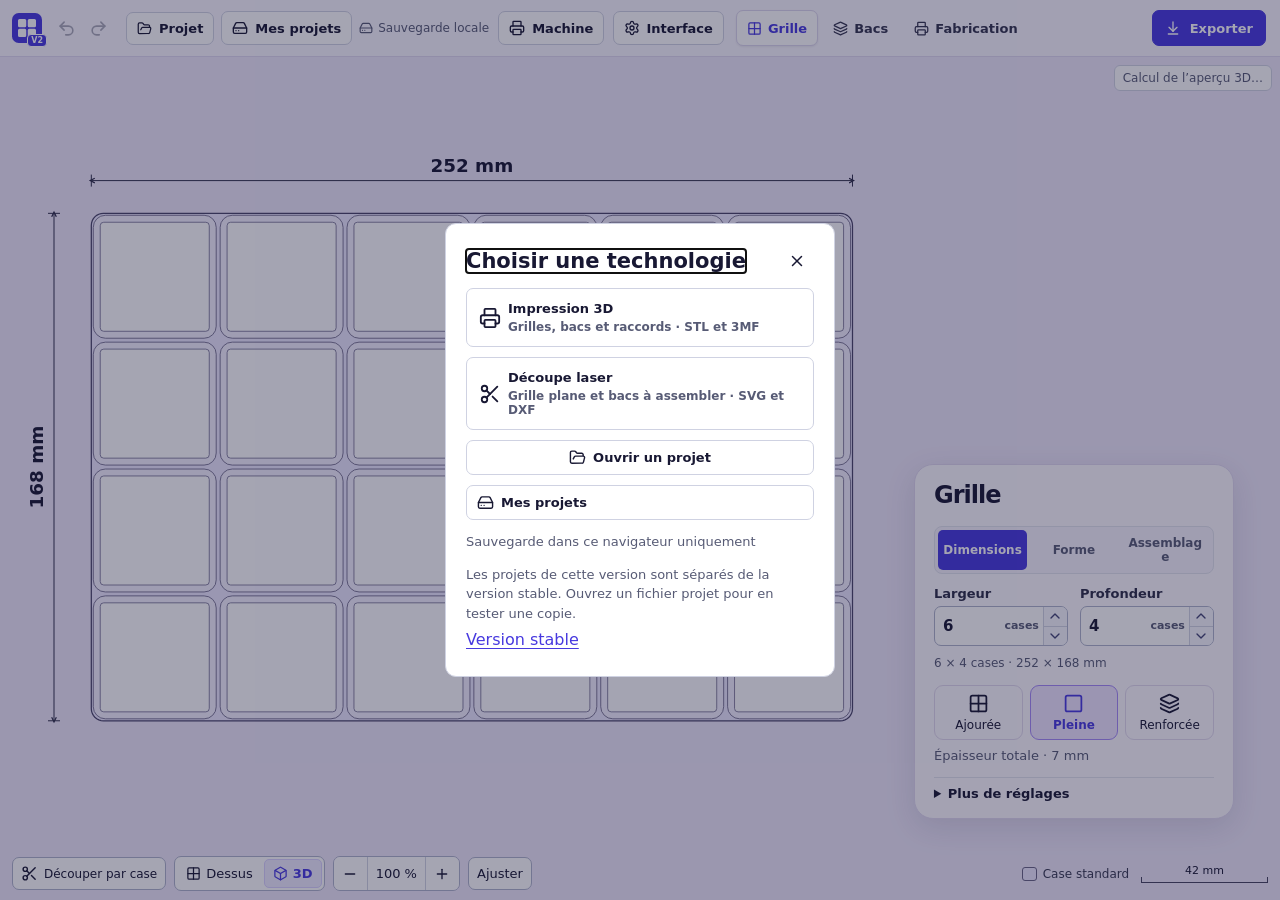
==== commit 50fa2cfb: "Publish V2 preview.13 with localized 3MF profile prompts" ====
--- a/next/index.html
+++ b/next/index.html
@@ -7,7 +7,7 @@
     <meta name="theme-color" content="#ffffff">
     <link rel="icon" href="./gridfinity.svg" type="image/svg+xml">
     <title>Ultimate Gridfinity</title>
-    <script type="module" crossorigin src="./assets/index-CyFAm3RC.js"></script>
+    <script type="module" crossorigin src="./assets/index-B2PHjOBj.js"></script>
     <link rel="stylesheet" crossorigin href="./assets/index-Cq0ixWrB.css">
   </head>
   <body>
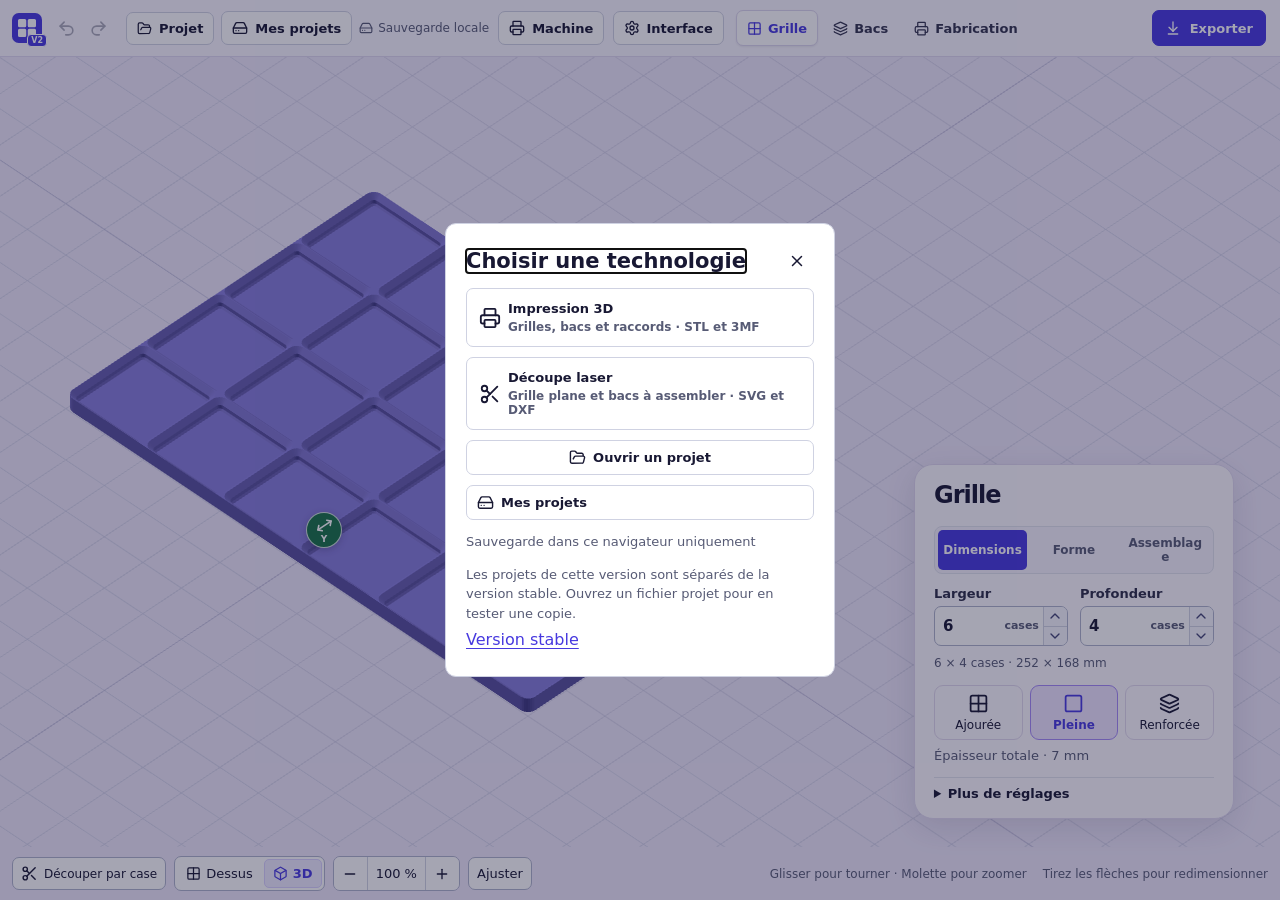
==== commit e7199376: "Publish V2 preview.14 with OrcaSlicer filament assignments" ====
--- a/next/index.html
+++ b/next/index.html
@@ -7,7 +7,7 @@
     <meta name="theme-color" content="#ffffff">
     <link rel="icon" href="./gridfinity.svg" type="image/svg+xml">
     <title>Ultimate Gridfinity</title>
-    <script type="module" crossorigin src="./assets/index-B2PHjOBj.js"></script>
+    <script type="module" crossorigin src="./assets/index-CmeqXRPj.js"></script>
     <link rel="stylesheet" crossorigin href="./assets/index-Cq0ixWrB.css">
   </head>
   <body>
